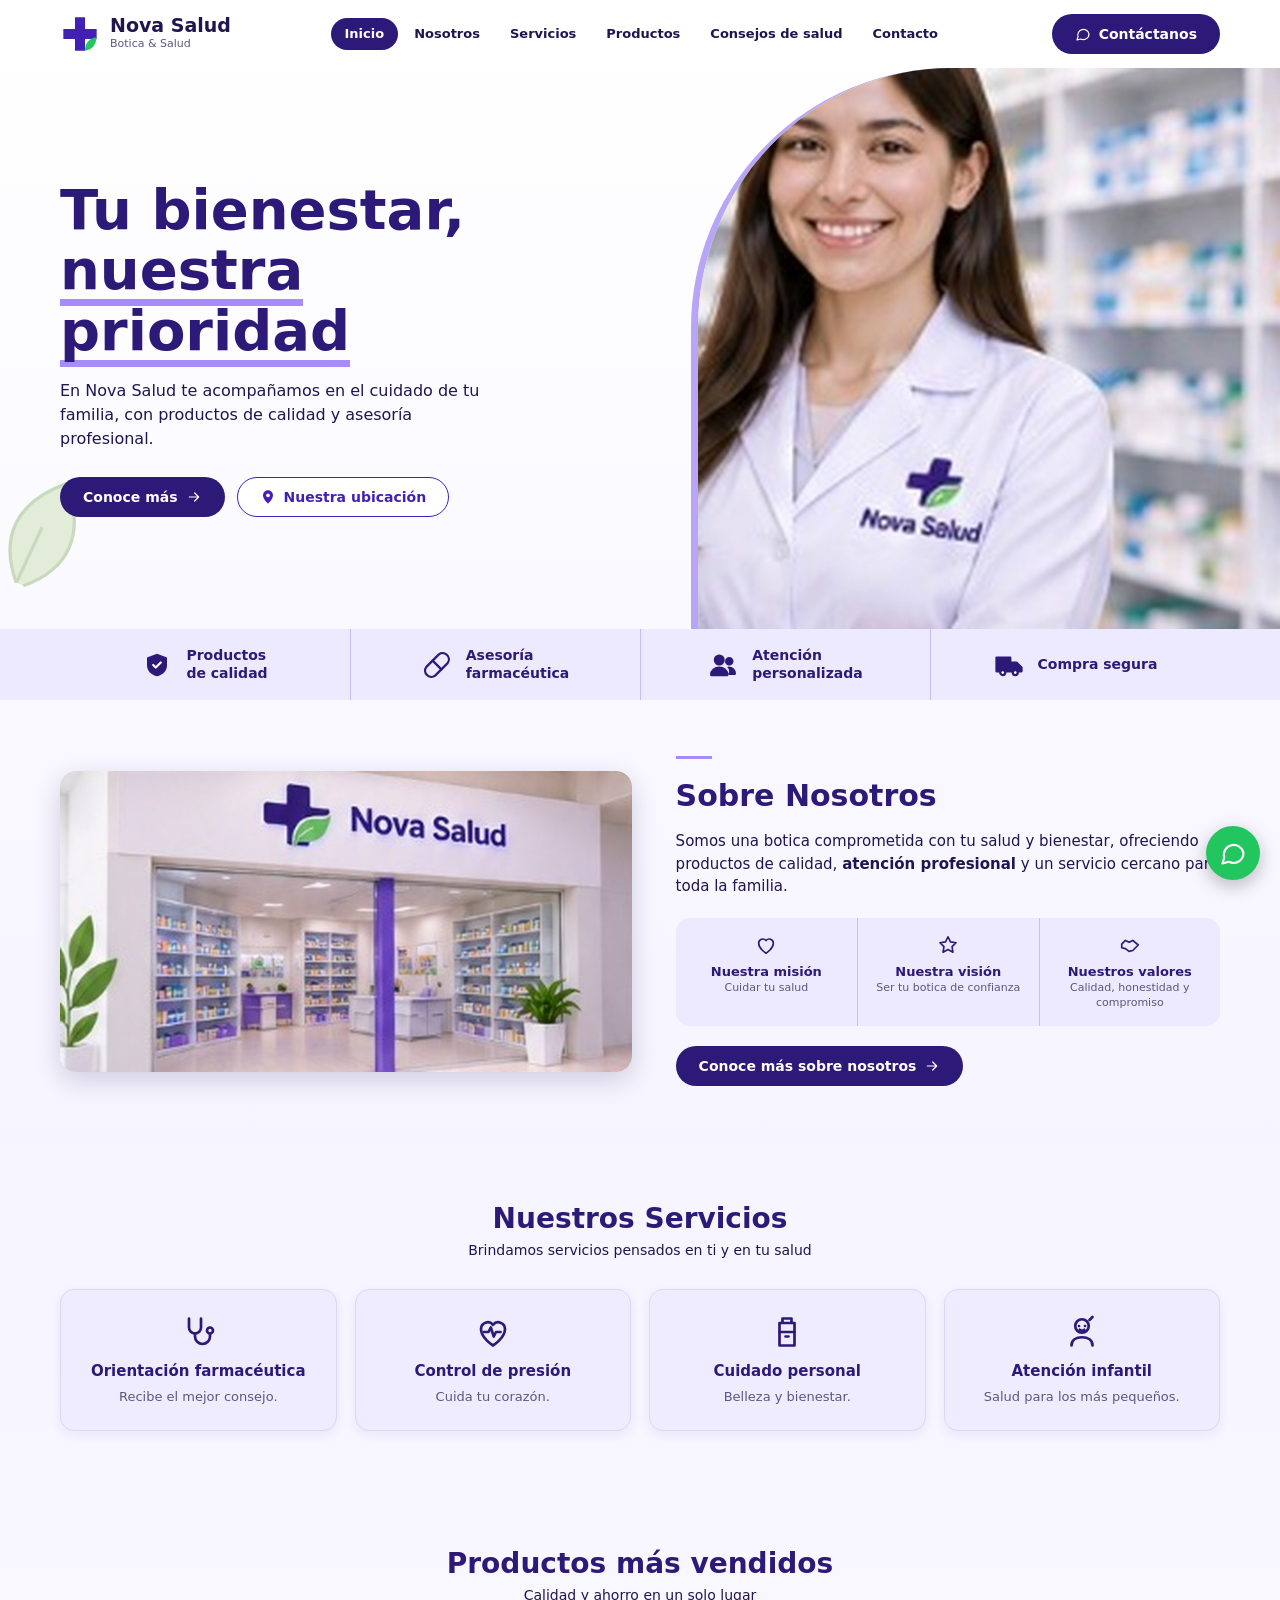
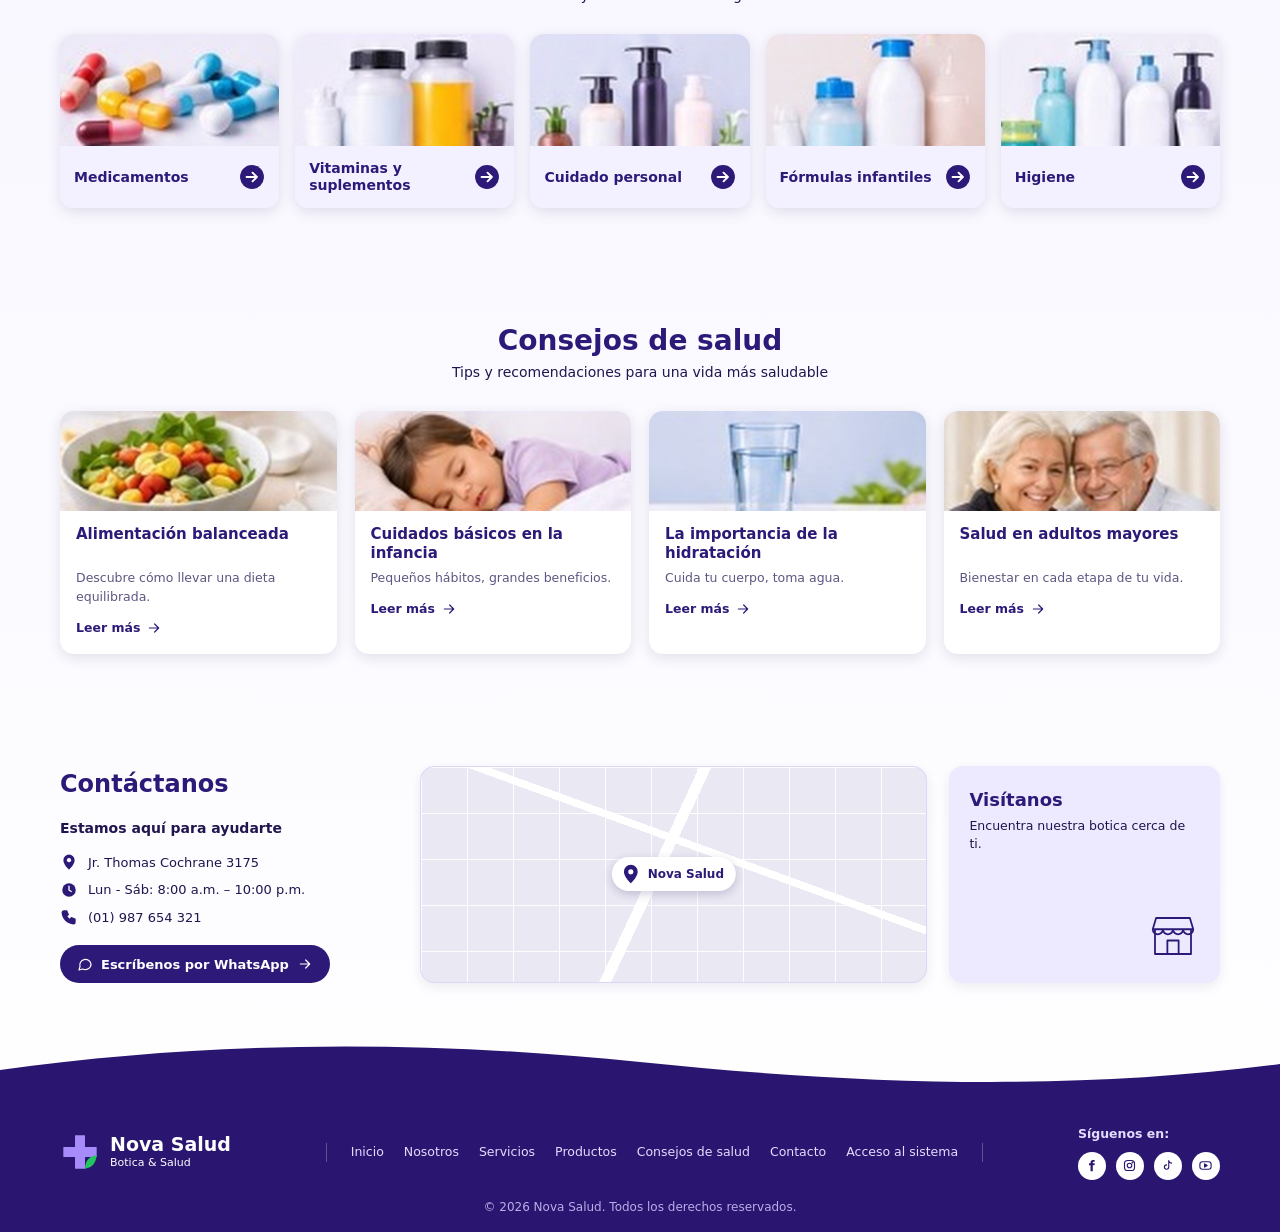
==== frontend/index.html @ 3a796ee3 "Actualización de frontend y archivos de inicio" ====
<!DOCTYPE html>
<html lang="es-PE">
<head>
  <meta charset="utf-8">
  <meta name="viewport" content="width=device-width, initial-scale=1">
  <title>Nova Salud · Botica y salud</title>
  <meta name="description" content="Nova Salud: botica con productos de calidad y asesoría farmacéutica para toda tu familia.">
  <link rel="stylesheet" href="css/estilos.css">
</head>
<body class="landing">
  <svg width="0" height="0" style="position:absolute" aria-hidden="true">
    <defs>
      <symbol id="logo" viewBox="0 0 48 48">
        <path d="M18 4h12v14h14v12H30v14H18V30H4V18h14z" fill="currentColor"/>
        <path d="M30 44c0-9 5-15 14-16-1 9-5 15-14 16z" fill="#22c55e"/>
      </symbol>
      <symbol id="i-escudo" viewBox="0 0 24 24"><path d="M12 3l8 3v6c0 5-3.5 8-8 9-4.5-1-8-4-8-9V6z" fill="currentColor" stroke="none"/><path d="M9 12l2 2 4-4" stroke="#fff"/></symbol>
      <symbol id="i-pastilla" viewBox="0 0 24 24"><path d="M10.5 20.5a5 5 0 0 1-7-7l10-10a5 5 0 0 1 7 7z"/><path d="M8.5 8.5l7 7"/></symbol>
      <symbol id="i-usuarios" viewBox="0 0 24 24"><circle cx="9" cy="8" r="3.5" fill="currentColor"/><path d="M2.5 20c0-3.5 3-6 6.5-6s6.5 2.5 6.5 6z" fill="currentColor"/><circle cx="17" cy="9" r="2.5" fill="currentColor"/><path d="M16.5 14c3 0 5 2 5 5h-4.5" fill="currentColor"/></symbol>
      <symbol id="i-camion" viewBox="0 0 24 24"><path d="M2 6h11v11H2zM13 10h5l4 4v3h-9z" fill="currentColor"/><circle cx="7" cy="18" r="2" fill="#fff"/><circle cx="17" cy="18" r="2" fill="#fff"/></symbol>
      <symbol id="i-corazon" viewBox="0 0 24 24"><path d="M12 21s-8-5-8-11a4.5 4.5 0 0 1 8-2.8A4.5 4.5 0 0 1 20 10c0 6-8 11-8 11z"/></symbol>
      <symbol id="i-estrella" viewBox="0 0 24 24"><path d="M12 3l2.7 5.6 6.1.9-4.4 4.3 1 6.1L12 17l-5.4 2.9 1-6.1L3.2 9.5l6.1-.9z"/></symbol>
      <symbol id="i-manos" viewBox="0 0 24 24"><path d="M3 11l4-4 4 2 4-2 6 5-3 3-3 3-4 1-4-3-4-1z"/></symbol>
      <symbol id="i-flecha" viewBox="0 0 24 24"><path d="M5 12h14M13 6l6 6-6 6"/></symbol>
      <symbol id="i-pin" viewBox="0 0 24 24"><path d="M12 21s7-6 7-12a7 7 0 0 0-14 0c0 6 7 12 7 12z"/><circle cx="12" cy="9" r="2.5"/></symbol>
      <symbol id="i-pin-lleno" viewBox="0 0 24 24"><path d="M12 22s7.5-6.5 7.5-12.5a7.5 7.5 0 0 0-15 0C4.5 15.5 12 22 12 22z" fill="currentColor" stroke="none"/><circle cx="12" cy="9.5" r="2.8" fill="#fff" stroke="none"/></symbol>
      <symbol id="i-reloj" viewBox="0 0 24 24"><circle cx="12" cy="12" r="9" fill="currentColor" stroke="none"/><path d="M12 7v5l3 2" stroke="#fff"/></symbol>
      <symbol id="i-telefono" viewBox="0 0 24 24"><path d="M5 4h4l2 5-2.5 1.5a11 11 0 0 0 5 5L15 13l5 2v4a2 2 0 0 1-2 2A16 16 0 0 1 3 6a2 2 0 0 1 2-2z" fill="currentColor"/></symbol>
      <symbol id="i-chat" viewBox="0 0 24 24"><path d="M21 12a8.5 8.5 0 0 1-12.5 7.5L3 21l1.5-5A8.5 8.5 0 1 1 21 12z"/></symbol>
      <symbol id="i-estetoscopio" viewBox="0 0 24 24"><path d="M6 3v6a4 4 0 0 0 8 0V3"/><path d="M10 13v2a5 5 0 0 0 10 0v-2"/><circle cx="20" cy="11" r="2"/></symbol>
      <symbol id="i-pulso" viewBox="0 0 24 24"><path d="M12 21s-8-5-8-11a4.5 4.5 0 0 1 8-2.8A4.5 4.5 0 0 1 20 10c0 6-8 11-8 11z"/><path d="M6 12h3l1.5-3 2 6 1.5-3h3"/></symbol>
      <symbol id="i-frasco" viewBox="0 0 24 24"><path d="M9 3h6v3H9zM7 6h10v15H7z"/><path d="M7 12h10M11 15h2"/></symbol>
      <symbol id="i-bebe" viewBox="0 0 24 24"><circle cx="12" cy="8" r="4.5"/><path d="M10 8h.01M14 8h.01M10.5 10.5c1 .8 2 .8 3 0"/><path d="M5 21c0-3.5 3-5.5 7-5.5s7 2 7 5.5"/><path d="M17 4l2-2"/></symbol>
      <symbol id="i-flecha-circulo" viewBox="0 0 24 24"><circle cx="12" cy="12" r="11" fill="currentColor" stroke="none"/><path d="M7 12h9M12.5 8l4 4-4 4" stroke="#fff"/></symbol>
      <symbol id="i-tienda" viewBox="0 0 48 48"><path d="M6 18l3-10h30l3 10zM8 18v22h32V18M6 18c0 3 2.5 4.5 4.5 4.5S15 21 15 18c0 3 2.5 4.5 4.5 4.5S24 21 24 18c0 3 2.5 4.5 4.5 4.5S33 21 33 18c0 3 2.5 4.5 4.5 4.5S42 21 42 18"/><path d="M19 40V28h10v12"/></symbol>
      <symbol id="i-facebook" viewBox="0 0 24 24"><path d="M14 8.5V7c0-.8.3-1.2 1.3-1.2H17V3h-2.6C11.7 3 10.5 4.600 10.5 6.800V8.500H8V11.500h2.500V21H14v-9.500h2.700l.5-3z" fill="currentColor" stroke="none"/></symbol>
      <symbol id="i-instagram" viewBox="0 0 24 24"><rect x="4" y="4" width="16" height="16" rx="5"/><circle cx="12" cy="12" r="3.6"/><circle cx="16.8" cy="7.2" r=".6" fill="currentColor"/></symbol>
      <symbol id="i-tiktok" viewBox="0 0 24 24"><path d="M14 4v10.500a3.500 3.500 0 1 1-3.500-3.500M14 4c.4 2.500 2 4 4.500 4.200"/></symbol>
      <symbol id="i-youtube" viewBox="0 0 24 24"><rect x="3" y="6" width="18" height="12" rx="4"/><path d="M10.500 9.500v5l4.200-2.500z" fill="currentColor"/></symbol>
      <symbol id="i-hoja" viewBox="0 0 24 24"><path d="M5 19c0-9 5-14 15-14 0 10-5 15-14 15"/><path d="M5 19l8-8"/></symbol>
    </defs>
  </svg>

  <header class="encabezado">
    <div class="contenedor">
      <a class="marca" href="#inicio" aria-label="Nova Salud, inicio">
        <svg><use href="#logo"/></svg>
        <span><b>Nova Salud</b><small>Botica &amp; Salud</small></span>
      </a>
      <nav class="menu" aria-label="Principal">
        <a class="activo" href="#inicio">Inicio</a>
        <a href="#nosotros">Nosotros</a>
        <a href="#servicios">Servicios</a>
        <a href="#productos">Productos</a>
        <a href="#consejos">Consejos de salud</a>
        <a href="#contacto">Contacto</a>
      </nav>
      <a class="btn btn-oscuro" href="https://wa.me/51987654321" target="_blank" rel="noopener"><svg class="icono chico"><use href="#i-chat"/></svg><span>Contáctanos</span></a>
    </div>
  </header>

  <main id="inicio">
    <section class="hero">
      <svg class="hoja-deco" aria-hidden="true"><use href="#i-hoja"/></svg>
      <div class="contenedor">
        <div class="hero-texto">
          <h1>Tu bienestar,<br><span>nuestra prioridad</span></h1>
          <p>En Nova Salud te acompañamos en el cuidado de tu familia, con productos de calidad y asesoría profesional.</p>
          <div class="botones">
            <a class="btn btn-oscuro" href="#nosotros">Conoce más <svg class="icono chico"><use href="#i-flecha"/></svg></a>
            <a class="btn btn-borde" href="#contacto"><svg class="icono chico"><use href="#i-pin-lleno"/></svg> Nuestra ubicación</a>
          </div>
        </div>
      </div>
      <div class="hero-foto"><img src="img/hero.jpg" alt="Farmacéutica de Nova Salud sonriendo en la botica"></div>
    </section>

    <div class="ventajas">
      <ul class="contenedor">
        <li><svg class="icono"><use href="#i-escudo"/></svg><span>Productos<br>de calidad</span></li>
        <li><svg class="icono"><use href="#i-pastilla"/></svg><span>Asesoría<br>farmacéutica</span></li>
        <li><svg class="icono"><use href="#i-usuarios"/></svg><span>Atención<br>personalizada</span></li>
        <li><svg class="icono"><use href="#i-camion"/></svg><span>Compra segura</span></li>
      </ul>
    </div>

    <section class="nosotros" id="nosotros">
      <div class="contenedor">
        <img class="foto-local" src="img/local.jpg" alt="Fachada de la botica Nova Salud">
        <div>
          <h2>Sobre Nosotros</h2>
          <p>Somos una botica comprometida con tu salud y bienestar, ofreciendo productos de calidad, <b>atención profesional</b> y un servicio cercano para toda la familia.</p>
          <div class="tres">
            <div><svg class="icono"><use href="#i-corazon"/></svg><b>Nuestra misión</b><small>Cuidar tu salud</small></div>
            <div><svg class="icono"><use href="#i-estrella"/></svg><b>Nuestra visión</b><small>Ser tu botica de confianza</small></div>
            <div><svg class="icono"><use href="#i-manos"/></svg><b>Nuestros valores</b><small>Calidad, honestidad y compromiso</small></div>
          </div>
          <a class="btn btn-oscuro" href="#servicios">Conoce más sobre nosotros <svg class="icono chico"><use href="#i-flecha"/></svg></a>
        </div>
      </div>
    </section>

    <section id="servicios">
      <div class="contenedor">
        <div class="titulo"><h2>Nuestros Servicios</h2><p>Brindamos servicios pensados en ti y en tu salud</p></div>
        <div class="grid-4">
          <article class="serv"><svg class="icono"><use href="#i-estetoscopio"/></svg><h3>Orientación farmacéutica</h3><p>Recibe el mejor consejo.</p></article>
          <article class="serv"><svg class="icono"><use href="#i-pulso"/></svg><h3>Control de presión</h3><p>Cuida tu corazón.</p></article>
          <article class="serv"><svg class="icono"><use href="#i-frasco"/></svg><h3>Cuidado personal</h3><p>Belleza y bienestar.</p></article>
          <article class="serv"><svg class="icono"><use href="#i-bebe"/></svg><h3>Atención infantil</h3><p>Salud para los más pequeños.</p></article>
        </div>
      </div>
    </section>

    <section class="productos" id="productos">
      <div class="contenedor">
        <div class="titulo"><h2>Productos más vendidos</h2><p>Calidad y ahorro en un solo lugar</p></div>
        <div class="grid-5">
          <a class="prod" href="#contacto"><img src="img/medicamentos.jpg" alt=""><span class="pie-prod"><b>Medicamentos</b><svg class="icono"><use href="#i-flecha-circulo"/></svg></span></a>
          <a class="prod" href="#contacto"><img src="img/vitaminas.jpg" alt=""><span class="pie-prod"><b>Vitaminas y suplementos</b><svg class="icono"><use href="#i-flecha-circulo"/></svg></span></a>
          <a class="prod" href="#contacto"><img src="img/cuidado.jpg" alt=""><span class="pie-prod"><b>Cuidado personal</b><svg class="icono"><use href="#i-flecha-circulo"/></svg></span></a>
          <a class="prod" href="#contacto"><img src="img/formulas.jpg" alt=""><span class="pie-prod"><b>Fórmulas infantiles</b><svg class="icono"><use href="#i-flecha-circulo"/></svg></span></a>
          <a class="prod" href="#contacto"><img src="img/higiene.jpg" alt=""><span class="pie-prod"><b>Higiene</b><svg class="icono"><use href="#i-flecha-circulo"/></svg></span></a>
        </div>
      </div>
    </section>

    <section class="consejos" id="consejos">
      <div class="contenedor">
        <div class="titulo"><h2>Consejos de salud</h2><p>Tips y recomendaciones para una vida más saludable</p></div>
        <div class="grid-4">
          <article class="consejo"><img src="img/alimentacion.jpg" alt=""><div><h3>Alimentación balanceada</h3><p>Descubre cómo llevar una dieta equilibrada.</p><a href="#contacto">Leer más <svg class="icono chico"><use href="#i-flecha"/></svg></a></div></article>
          <article class="consejo"><img src="img/infancia.jpg" alt=""><div><h3>Cuidados básicos en la infancia</h3><p>Pequeños hábitos, grandes beneficios.</p><a href="#contacto">Leer más <svg class="icono chico"><use href="#i-flecha"/></svg></a></div></article>
          <article class="consejo"><img src="img/hidratacion.jpg" alt=""><div><h3>La importancia de la hidratación</h3><p>Cuida tu cuerpo, toma agua.</p><a href="#contacto">Leer más <svg class="icono chico"><use href="#i-flecha"/></svg></a></div></article>
          <article class="consejo"><img src="img/mayores.jpg" alt=""><div><h3>Salud en adultos mayores</h3><p>Bienestar en cada etapa de tu vida.</p><a href="#contacto">Leer más <svg class="icono chico"><use href="#i-flecha"/></svg></a></div></article>
        </div>
      </div>
    </section>

    <section class="contacto" id="contacto">
      <div class="contenedor">
        <div class="info">
          <h2>Contáctanos</h2>
          <p class="sub">Estamos aquí para ayudarte</p>
          <ul>
            <li><svg class="icono"><use href="#i-pin-lleno"/></svg> Jr. Thomas Cochrane 3175</li>
            <li><svg class="icono"><use href="#i-reloj"/></svg> Lun - Sáb: 8:00 a.m. – 10:00 p.m.</li>
            <li><svg class="icono"><use href="#i-telefono"/></svg> (01) 987 654 321</li>
          </ul>
          <a class="btn btn-oscuro" href="https://wa.me/51987654321" target="_blank" rel="noopener"><svg class="icono chico"><use href="#i-chat"/></svg> Escríbenos por WhatsApp <svg class="icono chico"><use href="#i-flecha"/></svg></a>
        </div>
        <div class="mapa" role="img" aria-label="Mapa de ubicación de Nova Salud">
          <span class="etiqueta-mapa"><svg class="icono"><use href="#i-pin-lleno"/></svg>Nova Salud</span>
        </div>
        <div class="visitanos">
          <div><h3>Visítanos</h3><p>Encuentra nuestra botica cerca de ti.</p></div>
          <svg class="icono"><use href="#i-tienda"/></svg>
        </div>
      </div>
    </section>
  </main>

  <footer class="pie">
    <svg class="onda" viewBox="0 0 1440 60" preserveAspectRatio="none" aria-hidden="true"><path d="M0 60V30C240 0 480 0 720 22s480 30 720 2v36z"/></svg>
    <div class="contenedor fila">
      <div class="marca clara"><svg><use href="#logo"/></svg><span><b>Nova Salud</b><small>Botica &amp; Salud</small></span></div>
      <nav aria-label="Pie de página">
        <a href="#inicio">Inicio</a><a href="#nosotros">Nosotros</a><a href="#servicios">Servicios</a>
        <a href="#productos">Productos</a><a href="#consejos">Consejos de salud</a><a href="#contacto">Contacto</a>
        <a href="login.html">Acceso al sistema</a>
      </nav>
      <div class="redes">
        <span>Síguenos en:</span>
        <div>
          <a href="#" aria-label="Facebook"><svg class="icono"><use href="#i-facebook"/></svg></a>
          <a href="#" aria-label="Instagram"><svg class="icono"><use href="#i-instagram"/></svg></a>
          <a href="#" aria-label="TikTok"><svg class="icono"><use href="#i-tiktok"/></svg></a>
          <a href="#" aria-label="YouTube"><svg class="icono"><use href="#i-youtube"/></svg></a>
        </div>
      </div>
    </div>
    <p class="copy">© 2026 Nova Salud. Todos los derechos reservados.</p>
  </footer>

  <a class="wsp" href="https://wa.me/51987654321" target="_blank" rel="noopener" aria-label="Escríbenos por WhatsApp"><svg class="icono"><use href="#i-chat"/></svg></a>
</body>
</html>
---- frontend/css/estilos.css ----
:root {
  --morado: #4320b5;
  --oscuro: #21154f;
  --lavanda: #a78bfa;
  --fondo: #f4f5ff;
  --verde: #22c55e;
  --borde: #e5e5f0;
  --texto: #1f1a3d;
  --suave: #5b5780;
}

* { box-sizing: border-box; margin: 0; padding: 0; }
html { scroll-behavior: smooth; }
body {
  font-family: Inter, "Segoe UI", system-ui, sans-serif;
  font-size: 14px;
  color: var(--texto);
  background: var(--fondo);
  line-height: 1.5;
}
a { color: inherit; text-decoration: none; }
svg { display: block; }
.contenedor { width: min(1160px, 92%); margin: 0 auto; }
.icono { width: 22px; height: 22px; stroke: currentColor; fill: none; stroke-width: 1.8; stroke-linecap: round; stroke-linejoin: round; flex: none; }
.icono.chico { width: 16px; height: 16px; }

/* Botones */
.btn {
  display: inline-flex; align-items: center; justify-content: center; gap: 8px;
  padding: 11px 22px; border-radius: 999px; border: 1.5px solid transparent;
  font: 600 14px/1 Inter, "Segoe UI", system-ui, sans-serif; cursor: pointer; transition: .15s;
}
.btn-primario { background: var(--morado); color: #fff; }
.btn-primario:hover { background: var(--oscuro); }
.btn-borde { background: #fff; color: var(--morado); border-color: var(--morado); }
.btn-borde:hover { background: var(--fondo); }
.btn:disabled { opacity: .6; cursor: not-allowed; }
.btn:focus-visible, a:focus-visible, input:focus-visible, .ver:focus-visible { outline: 3px solid var(--lavanda); outline-offset: 2px; }

/* Marca */
.marca { display: flex; align-items: center; gap: 10px; }
.marca svg, .nosotros .arte svg { width: 40px; height: 40px; color: var(--morado); }
.marca.clara svg, .hero-arte svg { color: var(--lavanda); }
.marca b { display: block; font-size: 19px; line-height: 1.1; color: var(--oscuro); }
.marca small { display: block; font-size: 11px; color: var(--suave); }
.marca.clara b, .marca.clara small { color: #fff; }

/* Portada */
body.landing { background: linear-gradient(180deg, #fff 0, #f6f4ff 40%, #fff 100%); }
.btn-oscuro { background: #2d1a78; color: #fff; }
.btn-oscuro:hover { background: var(--oscuro); }
.encabezado { position: sticky; top: 0; z-index: 20; background: rgba(255,255,255,.9); backdrop-filter: blur(8px); }
.encabezado .contenedor { display: flex; align-items: center; justify-content: space-between; gap: 16px; height: 68px; }
.menu { display: flex; gap: 2px; }
.menu a { padding: 6px 14px; border-radius: 999px; font-size: 13px; font-weight: 600; color: var(--oscuro); }
.menu a:hover, .menu a.activo { background: #2d1a78; color: #fff; }

.hero { position: relative; overflow: hidden; min-height: 440px; display: flex; align-items: center; }
.hero .contenedor { position: relative; z-index: 2; }
.hero-texto { max-width: 500px; padding: 56px 0; }
.hero h1 { font-size: clamp(36px, 5vw, 56px); line-height: 1.08; color: #2d1a78; margin-bottom: 18px; }
.hero h1 span { background: linear-gradient(transparent 90%, var(--lavanda) 90%); padding-bottom: 4px; }
.hero p { font-size: 16px; font-weight: 500; color: var(--oscuro); max-width: 420px; margin-bottom: 26px; }
.hero .botones { display: flex; gap: 12px; flex-wrap: wrap; }
.hero-foto { position: absolute; top: 0; bottom: 0; right: 0; width: 46%; border-radius: 260px 0 0 0; overflow: hidden; border-left: 7px solid #b9a5f5; }
.hero-foto img { width: 100%; height: 100%; object-fit: cover; object-position: 45% 20%; }
.hoja-deco { position: absolute; left: -26px; bottom: 30px; width: 130px; height: 130px; stroke: #c9d9bd; fill: #e3ecd9; stroke-width: .6; transform: rotate(-20deg); }

.ventajas { background: #ede9fe; }
.ventajas ul { list-style: none; display: grid; grid-template-columns: repeat(4, 1fr); }
.ventajas li { display: flex; align-items: center; justify-content: center; gap: 14px; padding: 18px 16px; font-weight: 600; color: #2d1a78; line-height: 1.25; }
.ventajas li + li { border-left: 1px solid #c9bdf3; }
.ventajas .icono { color: #2d1a78; width: 30px; height: 30px; }

section { padding: 56px 0; }
.titulo { text-align: center; margin-bottom: 28px; }
.titulo h2 { font-size: 28px; color: #2d1a78; }
.titulo p { color: var(--oscuro); }

.nosotros .contenedor { display: grid; grid-template-columns: 1.05fr 1fr; gap: 44px; align-items: center; }
.foto-local { width: 100%; border-radius: 16px; box-shadow: 0 8px 26px rgba(33,21,79,.18); }
.nosotros h2 { font-size: 30px; color: #2d1a78; margin-bottom: 12px; }
.nosotros h2::before { content: ""; display: block; width: 36px; height: 3px; background: var(--lavanda); margin-bottom: 14px; }
.nosotros p { color: var(--oscuro); font-size: 15px; margin-bottom: 20px; }
.tres { display: grid; grid-template-columns: repeat(3, 1fr); background: #ede9fe; border-radius: 14px; margin-bottom: 20px; }
.tres div { padding: 16px 10px; text-align: center; }
.tres div + div { border-left: 1px solid #c9bdf3; }
.tres .icono { margin: 0 auto 6px; color: #2d1a78; }
.tres b { display: block; color: #2d1a78; font-size: 13px; }
.tres small { color: var(--suave); font-size: 11px; display: block; line-height: 1.3; }

.grid-4 { display: grid; grid-template-columns: repeat(4, 1fr); gap: 18px; }
.grid-5 { display: grid; grid-template-columns: repeat(5, 1fr); gap: 16px; }
.serv { background: #efecff; border: 1px solid #ddd5fa; border-radius: 14px; padding: 24px 16px; text-align: center; box-shadow: 0 4px 12px rgba(67,32,181,.08); }
.serv .icono { margin: 0 auto 10px; color: #2d1a78; width: 36px; height: 36px; }
.serv h3 { font-size: 15px; color: #2d1a78; margin-bottom: 4px; }
.serv p { color: var(--suave); font-size: 13px; }

.prod { display: block; background: #fff; border-radius: 14px; overflow: hidden; box-shadow: 0 4px 14px rgba(33,21,79,.12); transition: .15s; }
.prod:hover, .consejo:hover { transform: translateY(-3px); }
.prod img { width: 100%; height: 112px; object-fit: cover; display: block; }
.pie-prod { display: flex; align-items: center; justify-content: space-between; gap: 8px; padding: 12px 14px; background: #f3f0ff; min-height: 62px; }
.pie-prod b { color: #2d1a78; font-size: 14px; line-height: 1.2; }
.pie-prod .icono { width: 26px; height: 26px; color: #2d1a78; flex: none; }

.consejo { background: #fff; border-radius: 14px; overflow: hidden; box-shadow: 0 4px 14px rgba(33,21,79,.12); transition: .15s; }
.consejo img { width: 100%; height: 100px; object-fit: cover; display: block; }
.consejo div { padding: 14px 16px 16px; }
.consejo h3 { font-size: 15px; color: #2d1a78; line-height: 1.25; margin-bottom: 6px; min-height: 38px; }
.consejo p { color: var(--suave); font-size: 12.5px; margin-bottom: 10px; }
.consejo a { display: inline-flex; align-items: center; gap: 6px; color: #2d1a78; font-weight: 700; font-size: 12.5px; }

.contacto .contenedor { display: grid; grid-template-columns: 1fr 1.5fr .8fr; gap: 22px; align-items: stretch; }
.contacto h2 { color: #2d1a78; font-size: 24px; }
.contacto .sub { color: var(--oscuro); font-weight: 600; margin-bottom: 14px; }
.contacto li { list-style: none; display: flex; gap: 10px; align-items: center; margin-bottom: 8px; color: var(--oscuro); font-size: 13px; }
.contacto li .icono { color: #2d1a78; width: 18px; height: 18px; }
.contacto .btn { margin-top: 10px; padding: 10px 16px; font-size: 13px; }
.mapa { position: relative; min-height: 190px; border-radius: 14px; border: 1px solid #ddd5fa; box-shadow: 0 4px 12px rgba(33,21,79,.08);
  background:
    linear-gradient(115deg, transparent 46%, #fff 46%, #fff 48%, transparent 48%),
    linear-gradient(20deg, transparent 58%, #fff 58%, #fff 60%, transparent 60%),
    linear-gradient(90deg, rgba(255,255,255,.9) 1px, transparent 1px) 0 0 / 46px 46px,
    linear-gradient(rgba(255,255,255,.9) 1px, transparent 1px) 0 0 / 46px 46px,
    #e9e8f3; }
.etiqueta-mapa { position: absolute; top: 50%; left: 50%; transform: translate(-50%, -50%); display: flex; align-items: center; gap: 6px; background: #fff; color: #2d1a78; font-weight: 700; font-size: 12px; padding: 6px 12px 6px 8px; border-radius: 999px; box-shadow: 0 3px 10px rgba(33,21,79,.2); }
.etiqueta-mapa .icono { width: 22px; height: 22px; color: #2d1a78; }
.visitanos { background: #ede9fe; border-radius: 14px; padding: 20px; display: flex; flex-direction: column; justify-content: space-between; gap: 12px; box-shadow: 0 4px 12px rgba(33,21,79,.08); }
.visitanos h3 { color: #2d1a78; font-size: 18px; margin-bottom: 4px; }
.visitanos p { color: var(--oscuro); font-size: 12.5px; }
.visitanos .icono { width: 54px; height: 54px; color: #2d1a78; align-self: flex-end; stroke-width: 1.6; }

.pie { position: relative; background: #2a1670; color: #e4dcff; padding: 26px 0 16px; margin-top: 60px; }
.pie .onda { position: absolute; left: 0; right: 0; top: -59px; width: 100%; height: 60px; fill: #2a1670; }
.pie .fila { display: flex; justify-content: space-between; align-items: center; flex-wrap: wrap; gap: 20px; }
.pie nav { display: flex; gap: 20px; flex-wrap: wrap; font-size: 12.5px; padding: 0 24px; border-left: 1px solid rgba(255,255,255,.25); border-right: 1px solid rgba(255,255,255,.25); }
.pie nav a:hover { color: #fff; }
.redes { display: flex; flex-direction: column; gap: 8px; font-size: 12.5px; font-weight: 600; }
.redes div { display: flex; gap: 10px; }
.redes a { width: 28px; height: 28px; border-radius: 50%; background: #fff; color: #2a1670; display: grid; place-items: center; }
.redes .icono { width: 15px; height: 15px; }
.pie .copy { text-align: center; margin-top: 18px; font-size: 12px; color: #b9aee8; }
.wsp { position: fixed; right: 20px; bottom: 20px; width: 54px; height: 54px; border-radius: 50%; background: var(--verde); color: #fff; display: grid; place-items: center; box-shadow: 0 6px 18px rgba(0,0,0,.25); z-index: 30; }
.wsp .icono { width: 28px; height: 28px; }
/* Login */
/* Fondo: frontend/img/botica.jpg (si no existe, se ve el degradado) */
.login {
  min-height: 100vh; display: grid; place-items: center; padding: 24px; position: relative; overflow: hidden;
  background:
    url(../img/botica.jpg) center / cover no-repeat,
    radial-gradient(circle at 85% 30%, rgba(167,139,250,.55), transparent 45%),
    linear-gradient(135deg, #eceafc, #d9d4f7 55%, #c9c0f3);
}
.form-tarjeta { width: min(400px, 100%); background: linear-gradient(180deg, rgba(255,255,255,.97), rgba(243,240,255,.95)); border: 1.5px solid #fff; border-radius: 22px; padding: 30px 32px 24px; box-shadow: 0 20px 55px rgba(59,31,154,.25); text-align: center; position: relative; z-index: 1; }
.login-logo { display: flex; flex-direction: column; align-items: center; margin-bottom: 18px; }
.login-logo svg { width: 112px; height: 93px; }
.login-logo b { font-family: "Segoe UI Black", "Arial Black", "Segoe UI", sans-serif; font-size: 35px; font-weight: 900; color: #2d1a78; line-height: 1.05; margin-top: 4px; letter-spacing: -.8px; }
.login-logo small { color: #2d1a78; font-size: 16px; font-weight: 800; }
.form-tarjeta h1 { font-family: "Segoe UI Black", "Arial Black", "Segoe UI", sans-serif; font-size: 28px; font-weight: 900; letter-spacing: -.6px; color: #2d1a78; margin-bottom: 4px; }
.form-tarjeta > p { color: #4a3f8f; font-size: 15.5px; margin-bottom: 22px; }
.form-tarjeta .alerta-error { text-align: left; }
.entrada + .entrada { margin-top: 14px; }
.entrada { position: relative; }
.entrada .icono { position: absolute; left: 14px; top: 50%; transform: translateY(-50%); width: 19px; height: 19px; color: #3b1f9a; stroke-width: 2.2; pointer-events: none; }
.entrada.con-icono input { padding-left: 46px; }
.entrada input { width: 100%; padding: 14px 14px; border: 1.5px solid #ddd5fa; border-radius: 12px; font: inherit; font-size: 14px; background: #f6f4ff; color: var(--oscuro); box-shadow: 0 2px 6px rgba(59,31,154,.06); }
.entrada input::placeholder { color: #7d6fc4; }
.ver .icono { position: static; transform: none; color: #3b1f9a; pointer-events: auto; }
.form-tarjeta .btn { margin-top: 20px; background: #3b1f9a; box-shadow: 0 6px 16px rgba(59,31,154,.35); }
.form-tarjeta .btn:hover { background: #2d1a78; }
.enlace-ayuda { display: block; margin: 18px auto 0; background: none; border: 0; color: #2d1a78; font: inherit; font-size: 12.5px; font-weight: 700; cursor: pointer; }
.enlace-ayuda:hover { text-decoration: underline; }
.form-tarjeta .ayuda { margin: 14px 0 0; font-size: 13px; color: var(--suave); background: var(--fondo); border-radius: 10px; padding: 10px 12px; text-align: left; }
.lema { position: absolute; left: 48px; bottom: 36px; color: #3b1f9a; font-size: 26px; line-height: 1.15; font-weight: 800; font-style: italic; letter-spacing: -.3px; }
.lema svg { display: block; width: 190px; height: 17px; margin-top: 2px; }
.entrada input:focus { border-color: var(--morado); outline: none; box-shadow: 0 0 0 3px rgba(67,32,181,.15); }
.entrada.con-boton input { padding-right: 44px; }
.ver { position: absolute; right: 6px; top: 50%; transform: translateY(-50%); border: 0; background: none; color: var(--suave); cursor: pointer; padding: 6px; border-radius: 8px; }
.ver:hover { color: var(--morado); }
.alerta-error { display: none; background: #fdecec; color: #991b1b; border: 1px solid #f5b5b5; border-radius: 10px; padding: 10px 14px; margin-bottom: 16px; font-weight: 500; }
.alerta-error.visible { display: block; }
.form-tarjeta .btn { width: 100%; padding: 14px; font-size: 15px; border-radius: 12px; }
.volver { display: block; text-align: center; margin-top: 18px; color: var(--suave); }
.volver:hover { color: var(--morado); }

/* POS: armazón (menú lateral + barra superior) */
body.app { display: flex; min-height: 100vh; background: var(--fondo); }
.lateral { width: 240px; flex-shrink: 0; background: linear-gradient(180deg, #3b1f9a 0%, #2a1673 55%, #21154f 100%); color: #fff; padding: 22px 14px 14px; position: sticky; top: 0; height: 100vh; overflow-y: auto; display: flex; flex-direction: column; }
.lateral-marca { display: flex; flex-direction: column; align-items: center; gap: 4px; padding: 2px 8px 22px; text-align: center; }
.lateral-marca strong { display: block; font-size: 21px; font-weight: 800; line-height: 1.1; }
.lateral-marca small { color: #cdbfff; font-size: 10px; letter-spacing: 1.6px; font-weight: 600; }
.menu-app { display: flex; flex-direction: column; gap: 3px; flex: 1; }
.menu-item { display: flex; align-items: center; gap: 12px; padding: 10px 12px; border-radius: 10px; color: #e3ddfa; font-size: 14.5px; font-weight: 500; position: relative; }
.menu-item svg { width: 20px; height: 20px; flex-shrink: 0; }
a.menu-item:hover { background: rgba(255,255,255,.1); color: #fff; }
.menu-item.activo { background: linear-gradient(90deg, #6d49df, #5535c9); color: #fff; box-shadow: 0 4px 12px rgba(0,0,0,.25); }
.menu-item.pronto { opacity: .55; cursor: not-allowed; }
.insignia { background: #ef4444; color: #fff; border-radius: 999px; font-size: 11px; font-weight: 700; min-width: 20px; height: 20px; padding: 0 6px; display: inline-grid; place-items: center; }
.insignia[hidden] { display: none; }
.menu-item .insignia { margin-left: auto; }
.lateral-yo { display: flex; align-items: center; gap: 10px; margin-top: 14px; padding: 12px 8px 4px; border-top: 1px solid rgba(255,255,255,.14); }
.lateral-yo > div { display: flex; flex-direction: column; min-width: 0; flex: 1; line-height: 1.25; }
.lateral-yo strong { font-size: 13px; white-space: nowrap; overflow: hidden; text-overflow: ellipsis; }
.lateral-yo small { color: #cdbfff; font-size: 11px; }
.lateral-yo button { background: none; border: 0; color: #e3ddfa; cursor: pointer; padding: 6px; border-radius: 8px; }
.lateral-yo button:hover { background: rgba(255,255,255,.12); color: #fff; }
.lateral-yo button svg { width: 18px; height: 18px; display: block; }
.avatar { width: 38px; height: 38px; border-radius: 50%; background: linear-gradient(135deg, #8b6cf0, #4320b5); color: #fff; display: inline-grid; place-items: center; font-weight: 700; font-size: 14px; flex: none; border: 2px solid rgba(255,255,255,.7); }
.velo { display: none; }
.principal { flex: 1; min-width: 0; display: flex; flex-direction: column; position: relative; isolation: isolate; }
.principal::before { content: ""; position: absolute; inset: 0 0 auto 0; height: 330px; z-index: -1; background: linear-gradient(180deg, rgba(244,245,255,.55), var(--fondo) 96%), url(../img/botica.jpg) right top / cover no-repeat; opacity: .8; }
.topbar { display: flex; align-items: center; gap: 16px; height: 68px; padding: 0 28px; background: transparent; position: sticky; top: 0; z-index: 5; backdrop-filter: blur(6px); }
.buscador { flex: 1; min-width: 0; max-width: 460px; display: flex; align-items: center; gap: 10px; background: rgba(255,255,255,.85); border: 1px solid #e0dbf7; border-radius: 999px; padding: 0 16px; height: 42px; color: #7d6fc4; box-shadow: 0 2px 8px rgba(59,31,154,.06); }
.buscador input { border: 0; background: none; outline: none; flex: 1; font: inherit; font-size: 14px; color: var(--oscuro); min-width: 0; }
.buscador:focus-within { border-color: var(--morado); box-shadow: 0 0 0 3px rgba(67,32,181,.15); }
.topbar-der { margin-left: auto; display: flex; align-items: center; gap: 20px; }
.campana { position: relative; color: #3b1f9a; display: inline-grid; place-items: center; background: none; border: 0; padding: 4px; cursor: pointer; }
.campana-wrap { position: relative; }
.alertas-menu { position: absolute; right: 0; top: calc(100% + 8px); width: 320px; max-width: 86vw; background: #fff; border: 1px solid var(--borde); border-radius: 12px; box-shadow: 0 12px 30px rgba(33,21,79,.18); padding: 8px; z-index: 20; }
.alertas-menu[hidden] { display: none; }
.alertas-menu h4 { margin: 6px 8px 8px; color: #2d1a78; font-size: 15px; }
.alerta-fila { display: flex; align-items: center; gap: 10px; padding: 9px 10px; border-radius: 8px; text-decoration: none; color: var(--oscuro); border-left: 4px solid #f59e0b; }
.alerta-txt { display: grid; gap: 2px; min-width: 0; }
.alerta-fila:hover { background: #f3f0ff; }
.alerta-fila.vencido { border-left-color: #ef4444; }
.alerta-fila.por_vencer { border-left-color: #8b5cf6; }
.alerta-fila small { color: #6b6585; }
.alerta-tipo { font-size: 11px; font-weight: 700; text-transform: uppercase; color: #6b6585; }
.alertas-todas { display: block; text-align: center; margin-top: 6px; padding: 10px; border-radius: 8px; background: #ede9fe; color: #3b1f9a; font-weight: 600; text-decoration: none; }
.alertas-vacio { margin: 10px; color: #6b6585; }
.campana .insignia { position: absolute; top: -6px; right: -8px; min-width: 18px; height: 18px; font-size: 10px; padding: 0 4px; }
.btn-menu { display: none; background: none; border: 0; color: var(--oscuro); cursor: pointer; padding: 6px; }
.yo-app { position: relative; }
.yo-boton { display: flex; align-items: center; gap: 10px; background: none; border: 0; cursor: pointer; font: inherit; color: var(--oscuro); padding: 2px 4px; border-radius: 12px; }
.yo-boton:hover { background: rgba(255,255,255,.7); }
.yo-boton .avatar { border-color: #fff; box-shadow: 0 2px 8px rgba(59,31,154,.25); }
.yo-datos { display: flex; flex-direction: column; text-align: left; line-height: 1.25; }
.yo-datos strong { font-size: 14px; }
.yo-datos span { font-size: 12px; color: var(--suave); }
.yo-menu { position: absolute; right: 0; top: calc(100% + 6px); min-width: 180px; background: #fff; border: 1px solid var(--borde); border-radius: 12px; box-shadow: 0 12px 30px rgba(33,21,79,.18); padding: 6px; z-index: 10; }
.yo-menu button, .yo-menu a { display: flex; align-items: center; gap: 10px; width: 100%; background: none; border: 0; padding: 10px 12px; border-radius: 8px; cursor: pointer; font: inherit; color: var(--oscuro); text-decoration: none; }
.yo-menu button:hover, .yo-menu a:hover { background: #f3f0ff; }
.yo-menu svg { width: 18px; height: 18px; }
.contenido { padding: 6px 28px 32px; max-width: 1280px; width: 100%; }
.bienvenida { font-size: 30px; font-weight: 800; color: #2d1a78; line-height: 1.15; }
.saludo { color: #3b1f9a; margin: 4px 0 22px; font-weight: 500; }

/* POS: panel de inicio */
.kpis { display: grid; grid-template-columns: repeat(4, 1fr); gap: 16px; margin-bottom: 20px; padding: 0; }
.kpi { position: relative; overflow: hidden; background: rgba(255,255,255,.92); border: 1px solid #ebe7fb; border-radius: 18px; padding: 18px 18px 36px; display: flex; align-items: center; gap: 14px; box-shadow: 0 6px 20px rgba(59,31,154,.08); }
.kpi.cargando { min-height: 100px; background: linear-gradient(90deg, #fff, #ecebfa, #fff); background-size: 200% 100%; animation: brillo 1.2s infinite; }
@keyframes brillo { to { background-position: -200% 0; } }
.k-icono { width: 52px; height: 52px; border-radius: 16px; display: grid; place-items: center; flex: none; }
.k-icono svg { width: 26px; height: 26px; }
.k-icono.morado { background: #ddd3fb; color: #4320b5; }
.k-icono.naranja { background: #fde6c8; color: #ea580c; }
.k-icono.violeta { background: #d9d0fa; color: #3b1f9a; }
.k-icono.rosa { background: #fbcfe8; color: #be185d; }
.k-texto { display: flex; flex-direction: column; min-width: 0; line-height: 1.2; }
.k-texto strong { font-size: 25px; font-weight: 800; color: #2d1a78; white-space: nowrap; }
.k-titulo { color: #4a3f8f; font-size: 13.5px; font-weight: 500; }
.k-detalle { font-size: 12px; margin-top: 2px; color: var(--suave); }
.spark { position: absolute; right: 16px; bottom: 9px; width: 96px; height: 22px; opacity: .85; }
.sube { color: #15803d; font-weight: 700; }
.baja { color: #dc2626; font-weight: 700; }
.fila-grafico { display: grid; grid-template-columns: 1.75fr 1fr; gap: 16px; margin-bottom: 20px; }
.panel { background: rgba(255,255,255,.94); border: 1px solid #ebe7fb; border-radius: 18px; padding: 20px 22px; min-width: 0; box-shadow: 0 6px 20px rgba(59,31,154,.07); }
.panel-cab { display: flex; align-items: center; justify-content: space-between; gap: 10px; margin-bottom: 14px; }
.panel h2 { font-size: 17px; font-weight: 800; color: #2d1a78; display: flex; align-items: center; gap: 8px; }
.panel h2 svg { color: #4320b5; }
.pildora { background: #ede9fe; color: #4320b5; border-radius: 10px; padding: 6px 12px; font-size: 12.5px; font-weight: 600; white-space: nowrap; }
.ver-mas { color: #4320b5; font-size: 13px; font-weight: 700; white-space: nowrap; }
a.ver-mas:hover { text-decoration: underline; }
.ver-mas.apagado { opacity: .5; cursor: not-allowed; }
.grafico-svg { width: 100%; height: auto; display: block; }
.g-eje { font-size: 12px; fill: #4a3f8f; font-weight: 600; font-family: inherit; }
.vacio { color: var(--suave); padding: 18px 0; text-align: center; }
.error-bloque { color: #b91c1c; background: #fef2f2; border: 1px solid #fecaca; border-radius: 10px; padding: 14px; display: flex; gap: 12px; align-items: center; flex-wrap: wrap; }
.tabla-wrap { overflow-x: auto; }
.tabla { width: 100%; border-collapse: collapse; font-size: 14px; }
.tabla th { text-align: left; color: var(--suave); font-size: 12px; font-weight: 600; padding: 8px 10px; border-bottom: 1px solid var(--borde); white-space: nowrap; }
.tabla td { padding: 11px 10px; border-bottom: 1px solid var(--borde); white-space: nowrap; }
.tabla tr:last-child td { border-bottom: 0; }
.der { text-align: right !important; }
.chip { display: inline-block; padding: 3px 10px; border-radius: 999px; font-size: 12px; font-weight: 600; white-space: nowrap; }
.chip-verde { background: #dcfce7; color: #166534; }
.chip-rojo, .chip-vencido { background: #fee2e2; color: #991b1b; }
.chip-stock_bajo { background: #fef3c7; color: #92400e; }
.chip-por_vencer { background: #ede9fe; color: #5b21b6; }
.lista-alertas { list-style: none; display: flex; flex-direction: column; gap: 10px; }
.lista-alertas li { display: flex; gap: 12px; align-items: center; padding: 12px; border: 1px solid #efebfc; border-radius: 14px; background: #fff; }
.a-texto { display: flex; flex-direction: column; min-width: 0; flex: 1; line-height: 1.3; }
.a-texto strong { font-size: 14px; color: #2d1a78; }
.a-texto small { color: #4a3f8f; font-size: 13px; overflow: hidden; text-overflow: ellipsis; white-space: nowrap; }
.lista-alertas time { color: #4a3f8f; font-size: 12px; font-weight: 600; white-space: nowrap; align-self: flex-start; }
.a-icono { width: 40px; height: 40px; border-radius: 50%; display: grid; place-items: center; flex: none; }
.a-icono svg { width: 20px; height: 20px; }
.a-icono.naranja { background: #fde2d3; color: #ea580c; }
.a-icono.amarillo { background: #fdebc2; color: #d97706; }
.a-icono.oscuro { background: #3b1f9a; color: #fff; }

/* POS: punto de venta */
.pv { display: grid; grid-template-columns: minmax(0, 1fr) 410px; gap: 16px; align-items: start; }
.pv-catalogo { padding: 18px; }
.pv-buscar { display: flex; align-items: center; gap: 10px; background: #fff; border: 1.5px solid #ddd5fa; border-radius: 14px; padding: 0 14px; height: 48px; color: #4320b5; box-shadow: 0 2px 8px rgba(59,31,154,.06); }
.pv-buscar:focus-within { border-color: var(--morado); box-shadow: 0 0 0 3px rgba(67,32,181,.15); }
.pv-buscar input { flex: 1; min-width: 0; border: 0; outline: none; background: none; font: inherit; font-size: 15px; color: var(--oscuro); }
.pv-buscar kbd { font: inherit; font-size: 11px; font-weight: 700; color: #4320b5; background: #ede9fe; border-radius: 6px; padding: 2px 7px; }
.pv-cats { display: flex; gap: 8px; overflow-x: auto; padding: 14px 2px 6px; }
.chip-cat { flex: none; border: 1.5px solid #ddd5fa; background: #fff; color: #3b1f9a; border-radius: 999px; padding: 6px 14px; font: inherit; font-size: 13px; font-weight: 600; cursor: pointer; }
.chip-cat:hover { background: #f3f0ff; }
.chip-cat.activa { background: #3b1f9a; border-color: #3b1f9a; color: #fff; }
.pv-grid { display: grid; grid-template-columns: repeat(auto-fill, minmax(168px, 1fr)); gap: 12px; margin-top: 10px; }
.pv-grid > .vacio, .pv-grid > .error-bloque { grid-column: 1 / -1; }
.pv-prod { background: #fff; border: 1.5px solid #ebe7fb; border-radius: 16px; padding: 14px 12px 12px; text-align: center; display: flex; flex-direction: column; align-items: center; gap: 4px; box-shadow: 0 4px 14px rgba(59,31,154,.06); }
.pv-prod.agotado { opacity: .6; }
.pv-ico { width: 52px; height: 52px; border-radius: 16px; background: linear-gradient(135deg, #ede9fe, #d9d0fa); color: #4320b5; display: grid; place-items: center; margin-bottom: 4px; }
.pv-ico.con-foto { display: block; width: 100%; height: 110px; flex: none; overflow: hidden; background: #fff; border-radius: 12px; }
.pv-ico img { display: block; width: 100%; height: 100%; object-fit: contain; }
.prod-celda { display: flex; align-items: center; gap: 10px; }
.miniatura { width: 44px; height: 44px; border-radius: 8px; object-fit: contain; background: #fff; border: 1px solid #ebe7fb; flex: none; }
.miniatura.vacia { background: #f3f0ff; }
.prod-celda > span { display: grid; gap: 2px; min-width: 0; }
.ok-lista .prod-celda { gap: 8px; }
.ok-lista .miniatura { width: 32px; height: 32px; }
.foto-detalle { display: block; width: 100%; max-height: 220px; object-fit: contain; background: #fff; border: 1px solid #ebe7fb; border-radius: 12px; margin-bottom: 14px; }
.pv-prod h3 { font-size: 14px; font-weight: 700; color: #2d1a78; line-height: 1.25; min-height: 2.5em; display: flex; align-items: center; }
.pv-meta { font-size: 12px; color: #5b5780; }
.pv-meta .sin { color: #b91c1c; font-weight: 700; }
.rx { color: #92400e; background: #fef3c7; border-radius: 6px; padding: 0 6px; font-size: 11px; font-weight: 700; }
.pv-pres { display: flex; flex-direction: column; gap: 6px; width: 100%; margin-top: 6px; }
.pres { display: flex; justify-content: space-between; align-items: center; gap: 6px; width: 100%; border: 1.5px solid #d9d0fa; background: #f8f6ff; color: #3b1f9a; border-radius: 10px; padding: 7px 10px; font: inherit; font-size: 12.5px; cursor: pointer; }
.pres b { font-size: 13.5px; color: #2d1a78; }
.pres:hover:not(:disabled) { background: #3b1f9a; border-color: #3b1f9a; color: #fff; }
.pres:hover:not(:disabled) b { color: #fff; }
.pres:disabled { opacity: .45; cursor: not-allowed; }

.pv-carrito { position: sticky; top: 80px; padding: 8px 18px 18px; display: flex; flex-direction: column; max-height: calc(100vh - 100px); }
.pv-tabla { overflow: auto; min-height: 180px; flex: 1; }
.pv-lineas th { position: sticky; top: 0; background: #fff; font-size: 13px; color: #2d1a78; font-weight: 700; padding: 12px 6px; }
.pv-lineas td { padding: 10px 6px; vertical-align: middle; white-space: normal; font-size: 13.5px; }
.pv-lineas td.der { white-space: nowrap; }
.pv-lineas td strong { display: block; color: #2d1a78; line-height: 1.25; }
.pv-lineas td small { color: #5b5780; font-size: 12px; }
.cen { text-align: center !important; }
.cant { display: inline-flex; align-items: center; border: 1.5px solid #ddd5fa; border-radius: 10px; overflow: hidden; background: #fff; }
.cant button { width: 26px; height: 28px; border: 0; background: #f3f0ff; color: #3b1f9a; font-size: 16px; font-weight: 700; cursor: pointer; }
.cant button:hover { background: #e4dcfb; }
.cant input { width: 38px; height: 28px; border: 0; text-align: center; font: inherit; font-size: 13.5px; font-weight: 700; color: var(--oscuro); -moz-appearance: textfield; }
.cant input::-webkit-outer-spin-button, .cant input::-webkit-inner-spin-button { -webkit-appearance: none; margin: 0; }
.quitar { border: 0; background: none; color: #a09bc4; cursor: pointer; font-size: 14px; padding: 4px; border-radius: 6px; }
.quitar:hover { color: #dc2626; background: #fee2e2; }
.pv-totales { border-top: 1.5px solid #ebe7fb; padding-top: 12px; margin-top: 6px; display: flex; flex-direction: column; gap: 6px; }
.pv-totales div { display: flex; justify-content: space-between; font-size: 14px; color: #4a3f8f; }
.pv-totales dt { font-weight: 600; }
.pv-totales dd { margin: 0; font-weight: 600; }
.pv-totales .gran { font-size: 19px; color: #2d1a78; font-weight: 800; padding-top: 4px; }
.pv-totales .gran dt, .pv-totales .gran dd { font-weight: 800; }
.pv-acciones { display: grid; grid-template-columns: 1fr 1fr 1.2fr; gap: 10px; margin-top: 16px; }
.pv-acciones .btn, .m-botones .btn { padding: 12px 8px; border-radius: 12px; font-weight: 700; }
.btn-cancelar { background: #f87171; background: linear-gradient(180deg, #fb8a8a, #f06b6b); color: #fff; }
.btn-cancelar:hover { background: #e05252; }
.btn-cobrar { background: linear-gradient(180deg, #5a35cf, #3b1f9a); color: #fff; box-shadow: 0 6px 14px rgba(59,31,154,.3); }
.btn-cobrar:hover:not(:disabled) { background: #2d1a78; }

.aviso { position: fixed; left: 50%; bottom: 24px; transform: translateX(-50%); background: #2d1a78; color: #fff; padding: 12px 20px; border-radius: 12px; font-size: 14px; z-index: 60; box-shadow: 0 10px 28px rgba(33,21,79,.35); max-width: calc(100vw - 32px); }
.modal { margin: auto; border: 0; border-radius: 20px; padding: 24px 26px; width: min(480px, calc(100vw - 24px)); max-height: calc(100vh - 24px); overflow-y: auto; box-shadow: 0 24px 70px rgba(33,21,79,.4); background: linear-gradient(180deg, #fff, #f6f4ff); color: var(--texto); }
.modal::backdrop { background: rgba(33,21,79,.55); }
.modal h2 { font-size: 21px; font-weight: 800; color: #2d1a78; margin-bottom: 6px; }
.m-total { display: flex; justify-content: space-between; align-items: baseline; color: #4a3f8f; margin: 8px 0 14px; }
.m-total strong { font-size: 26px; font-weight: 800; color: #2d1a78; }
.m-bloque { border: 1.5px solid #ebe7fb; border-radius: 14px; padding: 12px 14px 14px; margin-bottom: 12px; background: #fff; min-width: 0; }
.m-bloque legend { padding: 0 6px; font-weight: 700; color: #2d1a78; font-size: 14px; }
.m-bloque legend small { color: #5b5780; font-weight: 500; }
.pagos { display: grid; grid-template-columns: repeat(4, 1fr); gap: 8px; }
.pagos label { position: relative; }
.pagos input { position: absolute; opacity: 0; inset: 0; cursor: pointer; }
.pagos span { display: block; text-align: center; padding: 10px 4px; border: 1.5px solid #ddd5fa; border-radius: 10px; font-size: 13.5px; font-weight: 600; color: #3b1f9a; background: #f8f6ff; }
.pagos input:checked + span { background: #3b1f9a; border-color: #3b1f9a; color: #fff; }
.pagos input:focus-visible + span { outline: 3px solid var(--lavanda); outline-offset: 2px; }
.m-efectivo { display: flex; align-items: center; gap: 10px; margin-top: 12px; flex-wrap: wrap; }
.m-efectivo label { font-size: 13.5px; font-weight: 600; color: #4a3f8f; }
.m-efectivo input, .m-fila input, #cli-nombre { padding: 10px 12px; border: 1.5px solid #ddd5fa; border-radius: 10px; font: inherit; font-size: 14px; background: #f6f4ff; min-width: 0; }
.m-efectivo input { width: 120px; }
.m-fila { display: flex; gap: 8px; }
.m-fila input { flex: 1; }
#cli-nombre { width: 100%; margin-top: 8px; }
#cli-nombre[hidden] { display: none; }
.m-ayuda { font-size: 13px; color: #5b5780; margin-top: 8px; }
.m-ayuda.bien, .vuelto.ok { color: #15803d; font-weight: 700; }
.m-ayuda.mal, .vuelto.falta { color: #b91c1c; font-weight: 600; }
.vuelto { font-size: 14px; font-weight: 700; }
.m-botones { display: grid; grid-template-columns: 1fr 1.4fr; gap: 10px; margin-top: 14px; }
.modal .alerta-error { margin: 0; }
.ok-icono { width: 64px; height: 64px; border-radius: 50%; background: #dcfce7; color: #15803d; display: grid; place-items: center; margin: 0 auto 10px; }
#m-ok { text-align: center; }
.ok-numero { color: #4a3f8f; font-weight: 700; margin-bottom: 12px; }
.ok-lista { list-style: none; text-align: left; border: 1.5px solid #ebe7fb; border-radius: 12px; background: #fff; max-height: 200px; overflow: auto; }
.ok-lista li { display: flex; justify-content: space-between; gap: 12px; padding: 9px 14px; border-bottom: 1px solid #f0ecfb; font-size: 14px; }
.ok-lista li:last-child { border-bottom: 0; }
@media print { .lateral, .topbar, .principal, .aviso, .m-botones { display: none !important; } body.app { display: block; } #m-ok { box-shadow: none; position: static; } }

/* POS: listas (productos e inventario) */
.lista { padding: 22px 24px; margin-top: 14px; }
.lista .panel-cab { margin-bottom: 18px; }
.lista h2 { font-size: 20px; }
.pastilla { background: linear-gradient(180deg, #5a35cf, #3b1f9a); color: #fff; font-size: 13px; font-weight: 700; padding: 3px 14px; border-radius: 999px; }
.btn-mas { padding: 11px 20px; border-radius: 12px; font-weight: 700; white-space: nowrap; }
.filtros { display: flex; gap: 12px; flex-wrap: wrap; align-items: center; margin-bottom: 16px; }
.filtro-buscar { flex: 1 1 260px; max-width: 380px; height: 42px; }
.filtro { display: flex; align-items: center; gap: 8px; font-size: 14px; font-weight: 600; color: #2d1a78; border: 1.5px solid #ddd5fa; background: #fff; border-radius: 12px; padding: 0 6px 0 14px; height: 42px; }
.filtro select { border: 0; background: none; font: inherit; font-weight: 700; color: #2d1a78; height: 100%; padding: 0 8px 0 2px; cursor: pointer; outline: none; max-width: 240px; min-width: 0; text-overflow: ellipsis; }
.filtro { min-width: 0; }
.filtro input[type=date] { border: 0; background: none; font: inherit; font-weight: 700; color: #2d1a78; height: 100%; padding: 0 8px; outline: none; }
.pestanas { display: flex; gap: 10px; flex-wrap: wrap; margin-bottom: 16px; }
.pestana { display: inline-flex; align-items: center; gap: 8px; border: 1.5px solid #ddd5fa; background: #fff; color: #3b1f9a; border-radius: 999px; padding: 8px 20px; font: inherit; font-weight: 700; font-size: 14px; cursor: pointer; }
.pestana span { font-size: 12px; background: #ede9fe; border-radius: 999px; padding: 0 8px; }
.pestana:hover { background: #f3f0ff; }
.pestana.activa { background: linear-gradient(180deg, #5a35cf, #3b1f9a); border-color: #3b1f9a; color: #fff; box-shadow: 0 4px 12px rgba(59,31,154,.25); }
.pestana.activa span { background: rgba(255,255,255,.25); }
.tipo-al { display: inline-flex; align-items: center; gap: 8px; font-weight: 700; }
.tipo-al .punto { width: 16px; height: 16px; border-radius: 50%; border: 4px solid currentColor; background: #fff; }
.tipo-al.rojo { color: #dc2626; }
.tipo-al.naranja { color: #f59e0b; }
.detalle small { color: #5b5780; }
.al-layout { display: grid; grid-template-columns: minmax(0, 1fr) 300px; gap: 16px; align-items: start; margin-top: 14px; }
.al-layout .lista { margin-top: 0; }
.al-lateral { text-align: center; padding: 28px 22px; margin-top: 0; display: flex; flex-direction: column; align-items: center; gap: 10px; }
.al-lateral h3 { font-size: 18px; font-weight: 800; color: #2d1a78; line-height: 1.25; }
.al-lateral p { font-size: 13.5px; color: #5b5780; }
.al-lateral .btn { margin-top: 6px; padding: 11px 26px; border-radius: 12px; font-weight: 700; }
@media (max-width: 900px) { .al-layout { grid-template-columns: 1fr; } }
.filtro:focus-within { border-color: var(--morado); box-shadow: 0 0 0 3px rgba(67,32,181,.15); }
.tabla-cuadro { border: 1px solid #e4def8; border-radius: 12px; border-collapse: separate; border-spacing: 0; overflow: hidden; }
.tabla-cuadro th { background: #f6f4ff; color: #2d1a78; font-size: 13px; font-weight: 700; padding: 12px 12px; border-bottom: 1px solid #e4def8; border-right: 1px solid #ece8fa; }
.tabla-cuadro th:last-child, .tabla-cuadro td:last-child { border-right: 0; }
.tabla-cuadro td { padding: 12px; border-bottom: 1px solid #f0ecfb; border-right: 1px solid #f6f3fd; color: #2d1a78; font-size: 13.5px; }
.tabla-cuadro tbody tr:hover { background: #faf9ff; }
.tabla-cuadro th { padding: 12px 8px; }
.tabla-cuadro td { padding: 11px 8px; white-space: normal; }
.tabla-cuadro td:first-child { white-space: nowrap; }
.tabla-cuadro td:nth-last-child(-n+3) { white-space: nowrap; }
.tabla-cuadro tbody tr:last-child td { border-bottom: 0; }
.tabla-cuadro tr.inactivo td { color: #8a86a8; }
.tabla-cuadro tr.inactivo strong { font-weight: 600; }
.chip-gris { background: #e5e7eb; color: #374151; }
.acciones { white-space: nowrap; text-align: center; }
.icono-btn { border: 0; background: none; color: #4320b5; width: 32px; height: 32px; border-radius: 8px; cursor: pointer; display: inline-grid; place-items: center; }
.icono-btn:hover { background: #ede9fe; }
.icono-btn.peligro { color: #dc2626; }
.icono-btn.peligro:hover { background: #fee2e2; }
.icono-btn.bien { color: #15803d; }
.icono-btn.bien:hover { background: #dcfce7; }
.icono-btn:focus-visible, .pag:focus-visible { outline: 3px solid var(--lavanda); outline-offset: 1px; }
.paginacion { display: flex; justify-content: space-between; align-items: center; gap: 12px; flex-wrap: wrap; margin-top: 14px; font-size: 13px; color: #5b5780; }
.paginacion:empty { display: none; }
.pags { display: flex; gap: 6px; }
.pag { min-width: 32px; height: 32px; border: 1.5px solid #ddd5fa; background: #fff; color: #3b1f9a; border-radius: 8px; font: inherit; font-weight: 700; font-size: 13px; cursor: pointer; }
.pag:hover:not(:disabled) { background: #f3f0ff; }
.pag.activa { background: #3b1f9a; border-color: #3b1f9a; color: #fff; }
.pag:disabled { opacity: .4; cursor: not-allowed; }
.modal-ancho { width: min(620px, calc(100vw - 24px)); }
.form-grid { display: grid; grid-template-columns: 1fr 1fr; gap: 12px 14px; margin: 12px 0; }
.campo { display: flex; flex-direction: column; gap: 5px; font-size: 13px; font-weight: 600; color: #4a3f8f; min-width: 0; }
.campo[hidden] { display: none; }
.campo input, .campo select { padding: 10px 12px; border: 1.5px solid #ddd5fa; border-radius: 10px; font: inherit; font-size: 14px; font-weight: 400; background: #f6f4ff; color: var(--oscuro); min-width: 0; width: 100%; }
.campo input:focus, .campo select:focus { outline: none; border-color: var(--morado); box-shadow: 0 0 0 3px rgba(67,32,181,.15); }
.check { display: flex; align-items: center; gap: 8px; font-size: 14px; color: #2d1a78; margin: 6px 0; cursor: pointer; }
.check[hidden] { display: none; }
.pres-fila { display: grid; grid-template-columns: 1.2fr .8fr 1fr auto; gap: 8px; align-items: center; margin-bottom: 8px; }
.pres-fila:has(.pres-nombre) { grid-template-columns: 1fr 140px; }
.pres-fila select, .pres-fila input { padding: 9px 10px; border: 1.5px solid #ddd5fa; border-radius: 10px; font: inherit; font-size: 14px; background: #f6f4ff; min-width: 0; width: 100%; }
.pres-fila input:disabled { opacity: .6; }
.pres-nombre { font-weight: 600; color: #2d1a78; }
.btn-chico { padding: 7px 14px; font-size: 13px; }
.modal-compra { width: min(860px, calc(100vw - 24px)); }
.cmp-fila { display: grid; grid-template-columns: 2fr 1fr 1.1fr .7fr .8fr auto; gap: 8px; align-items: center; margin-bottom: 8px; }
.cmp-fila select, .cmp-fila input { padding: 9px 10px; border: 1.5px solid #ddd5fa; border-radius: 10px; font: inherit; font-size: 14px; background: #f6f4ff; min-width: 0; width: 100%; }
.cmp-total { text-align: right; margin: 12px 0 0; font-size: 15px; color: #2d1a78; }
.tabla-click tbody tr { cursor: pointer; }
.tabla-click tbody tr:hover { background: #f3f0ff; }
.tabla-click tbody tr:focus-visible { outline: 3px solid var(--lavanda); outline-offset: -3px; }
.rep-layout { display: grid; grid-template-columns: 220px 1fr; gap: 18px; align-items: start; }
.rep-menu { display: flex; flex-direction: column; gap: 4px; background: #f6f4ff; border: 1.5px solid #ece8fd; border-radius: 14px; padding: 8px; }
.rep-op { border: 0; background: none; text-align: left; font: inherit; font-size: 14px; font-weight: 600; color: #3b1f9a; padding: 11px 12px; border-radius: 10px; cursor: pointer; }
.rep-op:hover { background: #ede9fe; }
.rep-op.activa { background: #ddd5fa; color: #21154f; font-weight: 800; }
.rep-op:focus-visible { outline: 3px solid var(--lavanda); }
.rep-cuadro { background: #fff; border: 1.5px solid #ece8fd; border-radius: 14px; padding: 16px 18px; min-width: 0; }
.rep-cab { display: flex; justify-content: space-between; align-items: center; gap: 12px; flex-wrap: wrap; }
.rep-cab h3 { margin: 0; font-size: 18px; color: #2d1a78; }
.rep-resumen { display: flex; gap: 12px; flex-wrap: wrap; margin: 12px 0; }
.rep-resumen div { background: #f6f4ff; border-radius: 12px; padding: 8px 14px; display: flex; flex-direction: column; }
.rep-resumen span { font-size: 12px; color: #5b5780; font-weight: 600; }
.rep-resumen b { font-size: 17px; color: #2d1a78; }
.grafico { width: 100%; height: auto; display: block; }
.g-rej { stroke: #ece8fd; stroke-width: 1; }
.g-txt { font-size: 11px; fill: #5b5780; }
.g-linea { fill: none; stroke: #4320b5; stroke-width: 2.5; stroke-linejoin: round; }
.g-area { fill: rgba(67,32,181,.08); stroke: none; }
.g-pto { fill: #fff; stroke: #4320b5; stroke-width: 2; }
.g-pie { font-size: 12px; color: #5b5780; margin: 6px 0 0; }
.barra { display: flex; align-items: center; gap: 8px; }
.barra span { display: block; height: 10px; border-radius: 6px; background: linear-gradient(90deg, #4320b5, #7c5ce6); min-width: 4px; }
.barra b { color: #2d1a78; }
.cfg-t { margin: 0 0 16px; font-size: 18px; color: #2d1a78; }
.cfg-perfil { display: flex; gap: 22px; align-items: center; flex-wrap: wrap; margin-bottom: 8px; }
.avatar-grande { width: 96px; height: 96px; font-size: 32px; flex: none; }
.cfg-datos { flex: 1; min-width: 240px; max-width: 420px; }
.cfg-rol { margin: 10px 0 2px; }
.cfg-correo { margin: 0; color: #4a3f8f; font-weight: 600; }
.cfg-clave { max-width: 420px; display: grid; gap: 12px; }
#p-perfil .m-botones.uno, #p-clave .m-botones.uno { max-width: 240px; margin-left: auto; }
@media (max-width: 700px) {
  .rep-layout { grid-template-columns: 1fr; }
  .rep-menu { flex-direction: row; overflow-x: auto; }
  .rep-op { white-space: nowrap; }
}
.m-botones.uno { grid-template-columns: 1fr; }
.sub { font-size: 14px; font-weight: 800; color: #2d1a78; margin: 16px 0 8px; }
.ficha { display: grid; grid-template-columns: 1fr 1fr; gap: 10px 16px; margin-top: 10px; }
.ficha dt { font-size: 12px; color: #5b5780; font-weight: 600; }
.ficha dd { margin: 0; font-size: 14px; color: #2d1a78; font-weight: 600; }
@media (max-width: 520px) {
  .form-grid, .ficha { grid-template-columns: 1fr; }
  .cmp-fila { grid-template-columns: 1fr 1fr; padding-bottom: 10px; border-bottom: 1px dashed #ddd5fa; }
  .cmp-fila .i-prod { grid-column: 1 / -1; }
  .filtro { flex: 1 1 100%; }
  .filtro select { flex: 1; max-width: none; }
  .btn-mas { padding: 10px 12px; font-size: 13px; }
  .lista { padding: 16px 14px; }
}

@media (max-width: 900px) {
  .lateral { position: fixed; left: 0; top: 0; z-index: 20; transform: translateX(-100%); transition: transform .2s; }
  .lateral.abierto { transform: none; }
  .velo.visible { display: block; position: fixed; inset: 0; background: rgba(33,21,79,.5); z-index: 15; }
  .btn-menu { display: block; }
  .topbar { padding: 0 16px; gap: 10px; }
  .topbar-der { gap: 14px; }
  .contenido { padding: 6px 16px 24px; }
  .yo-datos { display: none; }
  .kpis { grid-template-columns: repeat(2, 1fr); }
  .fila-grafico { grid-template-columns: 1fr; }
  .pv { grid-template-columns: 1fr; }
  .pv-carrito { position: static; max-height: none; }
  .encabezado .menu { display: none; }
  .hero { flex-direction: column; align-items: stretch; }
  .hero-texto { padding: 36px 0 24px; }
  .hero-foto { position: relative; width: 100%; height: 300px; border-radius: 120px 120px 0 0; border-left: 0; border-top: 6px solid #b9a5f5; }
  .nosotros .contenedor, .contacto .contenedor { grid-template-columns: 1fr; }
  .lema { display: none; }
  .ventajas ul, .grid-4 { grid-template-columns: repeat(2, 1fr); }
  .grid-5 { grid-template-columns: repeat(3, 1fr); }
  .ventajas li:nth-child(3) { border-left: 0; }
  .pie nav { border: 0; padding: 0; }
}
@media (max-width: 520px) {
  .kpis { grid-template-columns: 1fr; }
  .bienvenida { font-size: 24px; }
  .tres { grid-template-columns: 1fr; }
  .tres div + div { border-left: 0; border-top: 1px solid #c9bdf3; }
  .ventajas ul, .grid-4, .grid-5 { grid-template-columns: 1fr; }
  .ventajas li { justify-content: flex-start; padding-left: 24px; }
  .ventajas li + li { border-left: 0; border-top: 1px solid #c9bdf3; }
  .encabezado .btn span { display: none; }
}
@media (prefers-reduced-motion: reduce) { * { transition: none !important; scroll-behavior: auto !important; } }
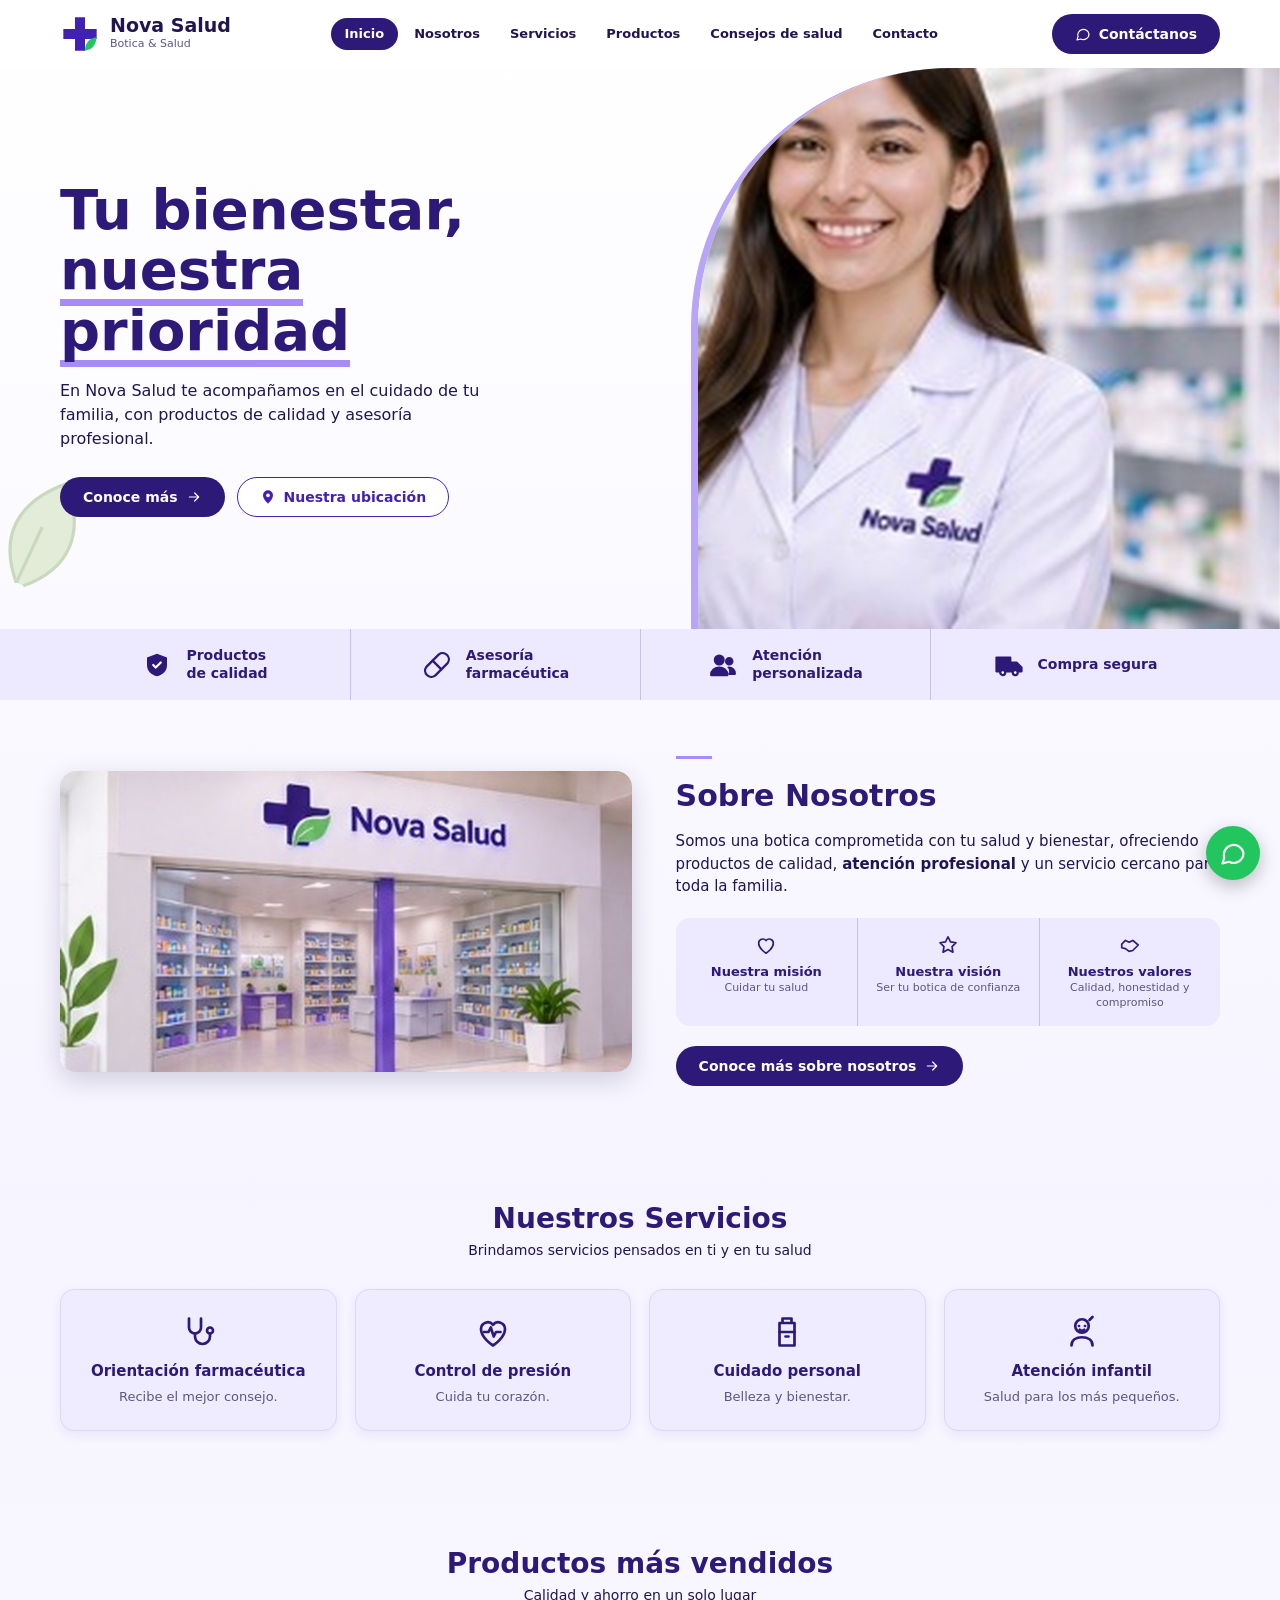
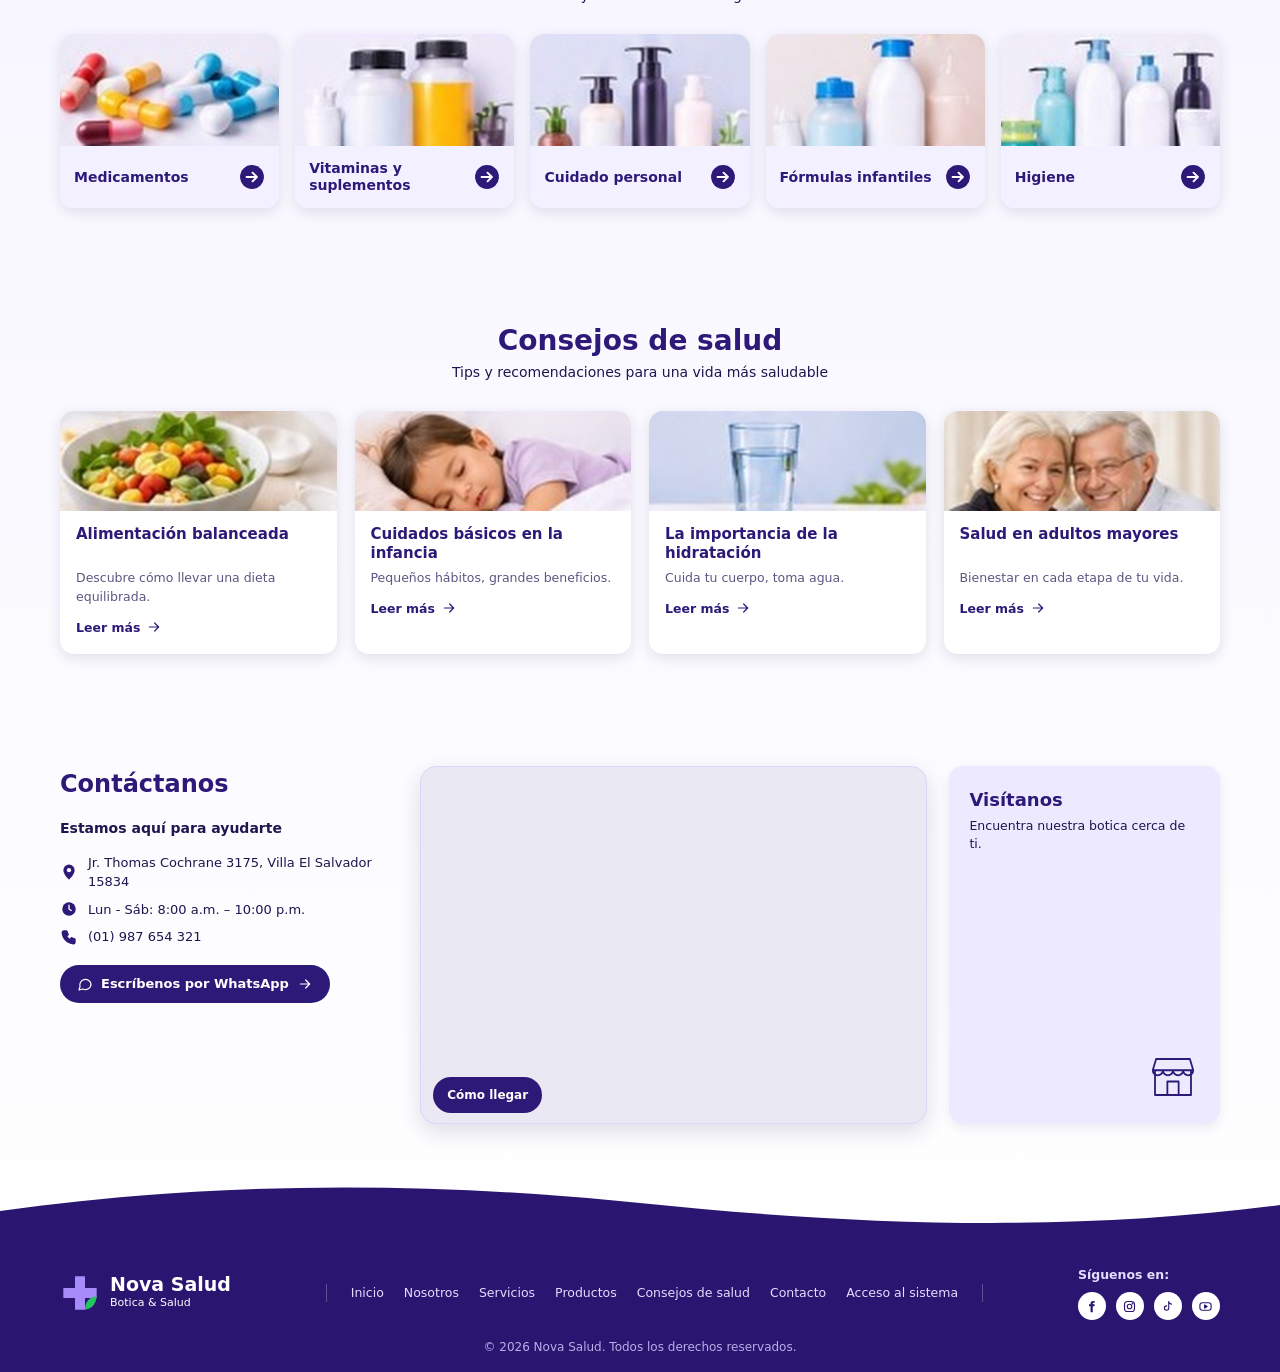
==== commit 89a03f25: "Css mejorado y ventanas emergentes" ====
--- a/frontend/index.html
+++ b/frontend/index.html
@@ -5,7 +5,7 @@
   <meta name="viewport" content="width=device-width, initial-scale=1">
   <title>Nova Salud · Botica y salud</title>
   <meta name="description" content="Nova Salud: botica con productos de calidad y asesoría farmacéutica para toda tu familia.">
-  <link rel="stylesheet" href="css/estilos.css">
+  <link rel="stylesheet" href="css/estilos.css?v=5">
 </head>
 <body class="landing">
   <svg width="0" height="0" style="position:absolute" aria-hidden="true">
@@ -116,11 +116,11 @@
       <div class="contenedor">
         <div class="titulo"><h2>Productos más vendidos</h2><p>Calidad y ahorro en un solo lugar</p></div>
         <div class="grid-5">
-          <a class="prod" href="#contacto"><img src="img/medicamentos.jpg" alt=""><span class="pie-prod"><b>Medicamentos</b><svg class="icono"><use href="#i-flecha-circulo"/></svg></span></a>
-          <a class="prod" href="#contacto"><img src="img/vitaminas.jpg" alt=""><span class="pie-prod"><b>Vitaminas y suplementos</b><svg class="icono"><use href="#i-flecha-circulo"/></svg></span></a>
-          <a class="prod" href="#contacto"><img src="img/cuidado.jpg" alt=""><span class="pie-prod"><b>Cuidado personal</b><svg class="icono"><use href="#i-flecha-circulo"/></svg></span></a>
-          <a class="prod" href="#contacto"><img src="img/formulas.jpg" alt=""><span class="pie-prod"><b>Fórmulas infantiles</b><svg class="icono"><use href="#i-flecha-circulo"/></svg></span></a>
-          <a class="prod" href="#contacto"><img src="img/higiene.jpg" alt=""><span class="pie-prod"><b>Higiene</b><svg class="icono"><use href="#i-flecha-circulo"/></svg></span></a>
+          <button class="prod producto-abrir" type="button" data-producto="medicamentos"><img src="img/medicamentos.jpg" alt=""><span class="pie-prod"><b>Medicamentos</b><svg class="icono"><use href="#i-flecha-circulo"/></svg></span></button>
+          <button class="prod producto-abrir" type="button" data-producto="vitaminas"><img src="img/vitaminas.jpg" alt=""><span class="pie-prod"><b>Vitaminas y suplementos</b><svg class="icono"><use href="#i-flecha-circulo"/></svg></span></button>
+          <button class="prod producto-abrir" type="button" data-producto="cuidado-personal"><img src="img/cuidado.jpg" alt=""><span class="pie-prod"><b>Cuidado personal</b><svg class="icono"><use href="#i-flecha-circulo"/></svg></span></button>
+          <button class="prod producto-abrir" type="button" data-producto="formulas"><img src="img/formulas.jpg" alt=""><span class="pie-prod"><b>Fórmulas infantiles</b><svg class="icono"><use href="#i-flecha-circulo"/></svg></span></button>
+          <button class="prod producto-abrir" type="button" data-producto="higiene"><img src="img/higiene.jpg" alt=""><span class="pie-prod"><b>Higiene</b><svg class="icono"><use href="#i-flecha-circulo"/></svg></span></button>
         </div>
       </div>
     </section>
@@ -129,10 +129,10 @@
       <div class="contenedor">
         <div class="titulo"><h2>Consejos de salud</h2><p>Tips y recomendaciones para una vida más saludable</p></div>
         <div class="grid-4">
-          <article class="consejo"><img src="img/alimentacion.jpg" alt=""><div><h3>Alimentación balanceada</h3><p>Descubre cómo llevar una dieta equilibrada.</p><a href="#contacto">Leer más <svg class="icono chico"><use href="#i-flecha"/></svg></a></div></article>
-          <article class="consejo"><img src="img/infancia.jpg" alt=""><div><h3>Cuidados básicos en la infancia</h3><p>Pequeños hábitos, grandes beneficios.</p><a href="#contacto">Leer más <svg class="icono chico"><use href="#i-flecha"/></svg></a></div></article>
-          <article class="consejo"><img src="img/hidratacion.jpg" alt=""><div><h3>La importancia de la hidratación</h3><p>Cuida tu cuerpo, toma agua.</p><a href="#contacto">Leer más <svg class="icono chico"><use href="#i-flecha"/></svg></a></div></article>
-          <article class="consejo"><img src="img/mayores.jpg" alt=""><div><h3>Salud en adultos mayores</h3><p>Bienestar en cada etapa de tu vida.</p><a href="#contacto">Leer más <svg class="icono chico"><use href="#i-flecha"/></svg></a></div></article>
+          <article class="consejo"><img src="img/alimentacion.jpg" alt=""><div><h3>Alimentación balanceada</h3><p>Descubre cómo llevar una dieta equilibrada.</p><button class="consejo-leer" type="button" data-consejo="alimentacion">Leer más <svg class="icono chico"><use href="#i-flecha"/></svg></button></div></article>
+          <article class="consejo"><img src="img/infancia.jpg" alt=""><div><h3>Cuidados básicos en la infancia</h3><p>Pequeños hábitos, grandes beneficios.</p><button class="consejo-leer" type="button" data-consejo="infancia">Leer más <svg class="icono chico"><use href="#i-flecha"/></svg></button></div></article>
+          <article class="consejo"><img src="img/hidratacion.jpg" alt=""><div><h3>La importancia de la hidratación</h3><p>Cuida tu cuerpo, toma agua.</p><button class="consejo-leer" type="button" data-consejo="hidratacion">Leer más <svg class="icono chico"><use href="#i-flecha"/></svg></button></div></article>
+          <article class="consejo"><img src="img/mayores.jpg" alt=""><div><h3>Salud en adultos mayores</h3><p>Bienestar en cada etapa de tu vida.</p><button class="consejo-leer" type="button" data-consejo="adultos-mayores">Leer más <svg class="icono chico"><use href="#i-flecha"/></svg></button></div></article>
         </div>
       </div>
     </section>
@@ -143,14 +143,21 @@
           <h2>Contáctanos</h2>
           <p class="sub">Estamos aquí para ayudarte</p>
           <ul>
-            <li><svg class="icono"><use href="#i-pin-lleno"/></svg> Jr. Thomas Cochrane 3175</li>
+            <li><svg class="icono"><use href="#i-pin-lleno"/></svg> Jr. Thomas Cochrane 3175, Villa El Salvador 15834</li>
             <li><svg class="icono"><use href="#i-reloj"/></svg> Lun - Sáb: 8:00 a.m. – 10:00 p.m.</li>
             <li><svg class="icono"><use href="#i-telefono"/></svg> (01) 987 654 321</li>
           </ul>
           <a class="btn btn-oscuro" href="https://wa.me/51987654321" target="_blank" rel="noopener"><svg class="icono chico"><use href="#i-chat"/></svg> Escríbenos por WhatsApp <svg class="icono chico"><use href="#i-flecha"/></svg></a>
         </div>
-        <div class="mapa" role="img" aria-label="Mapa de ubicación de Nova Salud">
-          <span class="etiqueta-mapa"><svg class="icono"><use href="#i-pin-lleno"/></svg>Nova Salud</span>
+        <div class="mapa">
+          <iframe
+            src="https://maps.google.com/maps?q=-12.212690%2C-76.936371&amp;z=17&amp;output=embed"
+            title="Mapa de ubicación de Nova Salud"
+            loading="lazy"
+            referrerpolicy="no-referrer-when-downgrade"
+            allowfullscreen>
+          </iframe>
+          <a class="mapa-ruta" href="https://www.google.com/maps/dir/?api=1&amp;destination=-12.212690%2C-76.936371" target="_blank" rel="noopener">Cómo llegar</a>
         </div>
         <div class="visitanos">
           <div><h3>Visítanos</h3><p>Encuentra nuestra botica cerca de ti.</p></div>
@@ -183,5 +190,29 @@
   </footer>
 
   <a class="wsp" href="https://wa.me/51987654321" target="_blank" rel="noopener" aria-label="Escríbenos por WhatsApp"><svg class="icono"><use href="#i-chat"/></svg></a>
+  <dialog class="consejo-modal" aria-labelledby="consejo-modal-titulo">
+    <button class="consejo-modal-cerrar" type="button" aria-label="Cerrar ventana">×</button>
+    <img class="consejo-modal-imagen" alt="">
+    <div class="consejo-modal-contenido">
+      <span class="consejo-modal-etiqueta">Consejo de salud</span>
+      <h2 id="consejo-modal-titulo"></h2>
+      <p class="consejo-modal-intro"></p>
+      <ul class="consejo-modal-puntos"></ul>
+      <p class="consejo-modal-nota">Esta información es general y no reemplaza la evaluación de un profesional de salud.</p>
+    </div>
+  </dialog>
+  <dialog class="producto-modal" aria-labelledby="producto-modal-titulo">
+    <button class="producto-modal-cerrar" type="button" aria-label="Cerrar ventana">×</button>
+    <img class="producto-modal-imagen" alt="">
+    <div class="producto-modal-contenido">
+      <span class="producto-modal-etiqueta">Catálogo Nova Salud</span>
+      <h2 id="producto-modal-titulo"></h2>
+      <p class="producto-modal-intro"></p>
+      <ul class="producto-modal-lista"></ul>
+      <p class="producto-modal-nota">El catálogo del sistema contiene datos de ejemplo. Consulta en la botica la existencia y el precio actual de cada producto. Los medicamentos que requieren receta deben adquirirse con la receta correspondiente.</p>
+      <a class="producto-modal-consultar" href="https://wa.me/51987654321" target="_blank" rel="noopener">Consultar por WhatsApp</a>
+    </div>
+  </dialog>
+  <script src="js/landing.js" defer></script>
 </body>
 </html>
--- a/frontend/css/estilos.css
+++ b/frontend/css/estilos.css
@@ -96,7 +96,8 @@
 .serv h3 { font-size: 15px; color: #2d1a78; margin-bottom: 4px; }
 .serv p { color: var(--suave); font-size: 13px; }
 
-.prod { display: block; background: #fff; border-radius: 14px; overflow: hidden; box-shadow: 0 4px 14px rgba(33,21,79,.12); transition: .15s; }
+.prod { display: block; width: 100%; padding: 0; border: 0; text-align: left; font: inherit; background: #fff; border-radius: 14px; overflow: hidden; box-shadow: 0 4px 14px rgba(33,21,79,.12); transition: .15s; cursor: pointer; }
+.producto-abrir:focus-visible { outline: 3px solid var(--lavanda); outline-offset: 3px; }
 .prod:hover, .consejo:hover { transform: translateY(-3px); }
 .prod img { width: 100%; height: 112px; object-fit: cover; display: block; }
 .pie-prod { display: flex; align-items: center; justify-content: space-between; gap: 8px; padding: 12px 14px; background: #f3f0ff; min-height: 62px; }
@@ -108,7 +109,42 @@
 .consejo div { padding: 14px 16px 16px; }
 .consejo h3 { font-size: 15px; color: #2d1a78; line-height: 1.25; margin-bottom: 6px; min-height: 38px; }
 .consejo p { color: var(--suave); font-size: 12.5px; margin-bottom: 10px; }
-.consejo a { display: inline-flex; align-items: center; gap: 6px; color: #2d1a78; font-weight: 700; font-size: 12.5px; }
+.consejo-leer { display: inline-flex; align-items: center; gap: 6px; padding: 0; border: 0; background: none; color: #2d1a78; font-family: inherit; font-size: 12.5px; font-weight: 700; cursor: pointer; }
+.consejo-leer:hover { color: #5b38cb; }
+.consejo-leer:focus-visible, .consejo-modal-cerrar:focus-visible { outline: 3px solid var(--lavanda); outline-offset: 3px; border-radius: 6px; }
+.consejo-modal { position: fixed; inset: 0; width: min(560px, calc(100% - 32px)); max-width: none; max-height: min(90vh, 760px); margin: auto; padding: 0; overflow: auto; border: 1px solid #e3dcfa; border-radius: 22px; background: #fff; color: var(--texto); box-shadow: 0 24px 80px rgba(20,12,56,.35); }
+.consejo-modal[open] { animation: consejo-modal-entrada .24s ease-out both; }
+.consejo-modal::backdrop { background: rgba(25,16,62,.62); backdrop-filter: blur(4px); }
+.consejo-modal-cerrar { position: absolute; top: 12px; right: 12px; z-index: 1; display: grid; width: 38px; height: 38px; place-items: center; border: 1px solid rgba(255,255,255,.75); border-radius: 50%; background: rgba(255,255,255,.94); color: #2d1a78; font-family: inherit; font-size: 28px; line-height: 1; cursor: pointer; box-shadow: 0 2px 10px rgba(20,12,56,.16); }
+.consejo-modal-imagen { display: block; width: 100%; height: 210px; object-fit: cover; }
+.consejo-modal-contenido { padding: 26px 30px 30px; }
+.consejo-modal-etiqueta { display: inline-block; margin-bottom: 8px; color: #5b38cb; font-size: 11px; font-weight: 800; letter-spacing: .08em; text-transform: uppercase; }
+.consejo-modal h2 { margin-bottom: 10px; color: #2d1a78; font-size: 25px; line-height: 1.2; }
+.consejo-modal-intro { margin-bottom: 16px; color: var(--suave); font-size: 14px; }
+.consejo-modal-puntos { display: grid; gap: 10px; padding: 0; list-style: none; }
+.consejo-modal-puntos li { position: relative; padding: 12px 14px 12px 38px; border-radius: 12px; background: #f5f2ff; color: var(--oscuro); font-size: 13px; }
+.consejo-modal-puntos li::before { position: absolute; left: 14px; color: #22a653; content: "✓"; font-weight: 800; }
+.consejo-modal-nota { margin-top: 18px; padding-top: 14px; border-top: 1px solid var(--borde); color: var(--suave); font-size: 11px; }
+.producto-modal { position: fixed; inset: 0; width: min(600px, calc(100% - 32px)); max-width: none; max-height: min(90vh, 780px); margin: auto; padding: 0; overflow: auto; border: 1px solid #e3dcfa; border-radius: 22px; background: #fff; color: var(--texto); box-shadow: 0 24px 80px rgba(20,12,56,.35); }
+.producto-modal[open] { animation: consejo-modal-entrada .24s ease-out both; }
+.producto-modal::backdrop { background: rgba(25,16,62,.62); backdrop-filter: blur(4px); }
+.producto-modal-cerrar { position: absolute; top: 12px; right: 12px; z-index: 1; display: grid; width: 38px; height: 38px; place-items: center; border: 1px solid rgba(255,255,255,.75); border-radius: 50%; background: rgba(255,255,255,.94); color: #2d1a78; font-family: inherit; font-size: 28px; line-height: 1; cursor: pointer; box-shadow: 0 2px 10px rgba(20,12,56,.16); }
+.producto-modal-imagen { display: block; width: 100%; height: 190px; object-fit: cover; }
+.producto-modal-contenido { padding: 24px 28px 28px; }
+.producto-modal-etiqueta { display: inline-block; margin-bottom: 8px; color: #5b38cb; font-size: 11px; font-weight: 800; letter-spacing: .08em; text-transform: uppercase; }
+.producto-modal h2 { margin-bottom: 8px; color: #2d1a78; font-size: 25px; line-height: 1.2; }
+.producto-modal-intro { margin-bottom: 14px; color: var(--suave); font-size: 13px; }
+.producto-modal-lista { display: grid; max-height: 240px; gap: 8px; overflow-y: auto; padding: 0 4px 0 0; list-style: none; }
+.producto-modal-lista li { display: flex; justify-content: space-between; align-items: flex-start; gap: 12px; padding: 10px 12px; border-radius: 10px; background: #f5f2ff; color: var(--oscuro); font-size: 13px; }
+.producto-modal-lista li small { flex: none; color: #6b5b9e; font-size: 10px; font-weight: 700; text-align: right; }
+.producto-modal-vacio { padding: 14px; border: 1px dashed #c9bdf3; border-radius: 12px; background: #faf9ff; color: var(--suave); font-size: 13px; }
+.producto-modal-nota { margin-top: 16px; padding-top: 12px; border-top: 1px solid var(--borde); color: var(--suave); font-size: 11px; }
+.producto-modal-consultar { display: inline-flex; margin-top: 14px; padding: 10px 16px; border-radius: 999px; background: #2d1a78; color: #fff; font-size: 12px; font-weight: 700; }
+.producto-modal-consultar:hover { background: #21154f; }
+@keyframes consejo-modal-entrada {
+  from { opacity: 0; transform: translateY(12px) scale(.98); }
+  to { opacity: 1; transform: translateY(0) scale(1); }
+}
 
 .contacto .contenedor { display: grid; grid-template-columns: 1fr 1.5fr .8fr; gap: 22px; align-items: stretch; }
 .contacto h2 { color: #2d1a78; font-size: 24px; }
@@ -116,15 +152,10 @@
 .contacto li { list-style: none; display: flex; gap: 10px; align-items: center; margin-bottom: 8px; color: var(--oscuro); font-size: 13px; }
 .contacto li .icono { color: #2d1a78; width: 18px; height: 18px; }
 .contacto .btn { margin-top: 10px; padding: 10px 16px; font-size: 13px; }
-.mapa { position: relative; min-height: 190px; border-radius: 14px; border: 1px solid #ddd5fa; box-shadow: 0 4px 12px rgba(33,21,79,.08);
-  background:
-    linear-gradient(115deg, transparent 46%, #fff 46%, #fff 48%, transparent 48%),
-    linear-gradient(20deg, transparent 58%, #fff 58%, #fff 60%, transparent 60%),
-    linear-gradient(90deg, rgba(255,255,255,.9) 1px, transparent 1px) 0 0 / 46px 46px,
-    linear-gradient(rgba(255,255,255,.9) 1px, transparent 1px) 0 0 / 46px 46px,
-    #e9e8f3; }
-.etiqueta-mapa { position: absolute; top: 50%; left: 50%; transform: translate(-50%, -50%); display: flex; align-items: center; gap: 6px; background: #fff; color: #2d1a78; font-weight: 700; font-size: 12px; padding: 6px 12px 6px 8px; border-radius: 999px; box-shadow: 0 3px 10px rgba(33,21,79,.2); }
-.etiqueta-mapa .icono { width: 22px; height: 22px; color: #2d1a78; }
+.mapa { overflow: hidden; border-radius: 16px; border: 1px solid #ddd5fa; box-shadow: 0 8px 22px rgba(33,21,79,.14); background: #e9e8f3; }
+.mapa iframe { display: block; width: 100%; height: 300px; border: 0; }
+.mapa-ruta { display: inline-flex; align-items: center; justify-content: center; margin: 10px 12px; padding: 9px 14px; border-radius: 999px; background: #2d1a78; color: #fff; font-size: 12px; font-weight: 700; }
+.mapa-ruta:hover { background: #f3f0ff; color: #2d1a78; }
 .visitanos { background: #ede9fe; border-radius: 14px; padding: 20px; display: flex; flex-direction: column; justify-content: space-between; gap: 12px; box-shadow: 0 4px 12px rgba(33,21,79,.08); }
 .visitanos h3 { color: #2d1a78; font-size: 18px; margin-bottom: 4px; }
 .visitanos p { color: var(--oscuro); font-size: 12.5px; }
@@ -511,6 +542,28 @@
 .cfg-correo { margin: 0; color: #4a3f8f; font-weight: 600; }
 .cfg-clave { max-width: 420px; display: grid; gap: 12px; }
 #p-perfil .m-botones.uno, #p-clave .m-botones.uno { max-width: 240px; margin-left: auto; }
+.landing .hero-texto { animation: landing-entrada .75s ease-out both; }
+.landing .hero-foto img { animation: landing-foto .9s ease-out both; }
+.landing .btn, .landing .serv, .landing .mapa-ruta, .landing .visitanos, .landing .wsp { transition: transform .22s ease, box-shadow .22s ease, background-color .22s ease, color .22s ease; }
+.landing .btn:hover, .landing .serv:hover, .landing .visitanos:hover { transform: translateY(-3px); box-shadow: 0 10px 24px rgba(33,21,79,.16); }
+.landing .wsp:hover { transform: translateY(-3px) scale(1.05); }
+.landing .prod img, .landing .consejo img { transition: transform .4s ease; }
+.landing .prod:hover img, .landing .consejo:hover img { transform: scale(1.05); }
+.landing .reveal-item { opacity: 0; transform: translateY(22px); transition: opacity .55s ease, transform .55s ease; }
+.landing .reveal-item.is-visible { opacity: 1; transform: translateY(0); }
+.landing .ventajas li:nth-child(2), .landing .grid-4 > :nth-child(2), .landing .grid-5 > :nth-child(2) { transition-delay: 70ms; }
+.landing .ventajas li:nth-child(3), .landing .grid-4 > :nth-child(3), .landing .grid-5 > :nth-child(3) { transition-delay: 140ms; }
+.landing .ventajas li:nth-child(4), .landing .grid-4 > :nth-child(4), .landing .grid-5 > :nth-child(4) { transition-delay: 210ms; }
+.landing .grid-5 > :nth-child(5) { transition-delay: 280ms; }
+@keyframes landing-entrada {
+  from { opacity: 0; transform: translateY(18px); }
+  to { opacity: 1; transform: translateY(0); }
+}
+@keyframes landing-foto {
+  from { opacity: .7; transform: scale(1.04); }
+  to { opacity: 1; transform: scale(1); }
+}
+
 @media (max-width: 700px) {
   .rep-layout { grid-template-columns: 1fr; }
   .rep-menu { flex-direction: row; overflow-x: auto; }
@@ -564,5 +617,16 @@
   .ventajas li { justify-content: flex-start; padding-left: 24px; }
   .ventajas li + li { border-left: 0; border-top: 1px solid #c9bdf3; }
   .encabezado .btn span { display: none; }
-}
-@media (prefers-reduced-motion: reduce) { * { transition: none !important; scroll-behavior: auto !important; } }
+  .consejo-modal-imagen { height: 160px; }
+  .consejo-modal-contenido { padding: 22px 20px 24px; }
+  .consejo-modal h2 { font-size: 22px; }
+  .producto-modal-imagen { height: 150px; }
+  .producto-modal-contenido { padding: 20px; }
+  .producto-modal h2 { font-size: 22px; }
+}
+@media (prefers-reduced-motion: reduce) {
+  * { animation-duration: .01ms !important; animation-iteration-count: 1 !important; transition: none !important; scroll-behavior: auto !important; }
+  .landing .reveal-item { opacity: 1; transform: none; }
+  .consejo-modal[open] { animation: none; }
+  .producto-modal[open] { animation: none; }
+}
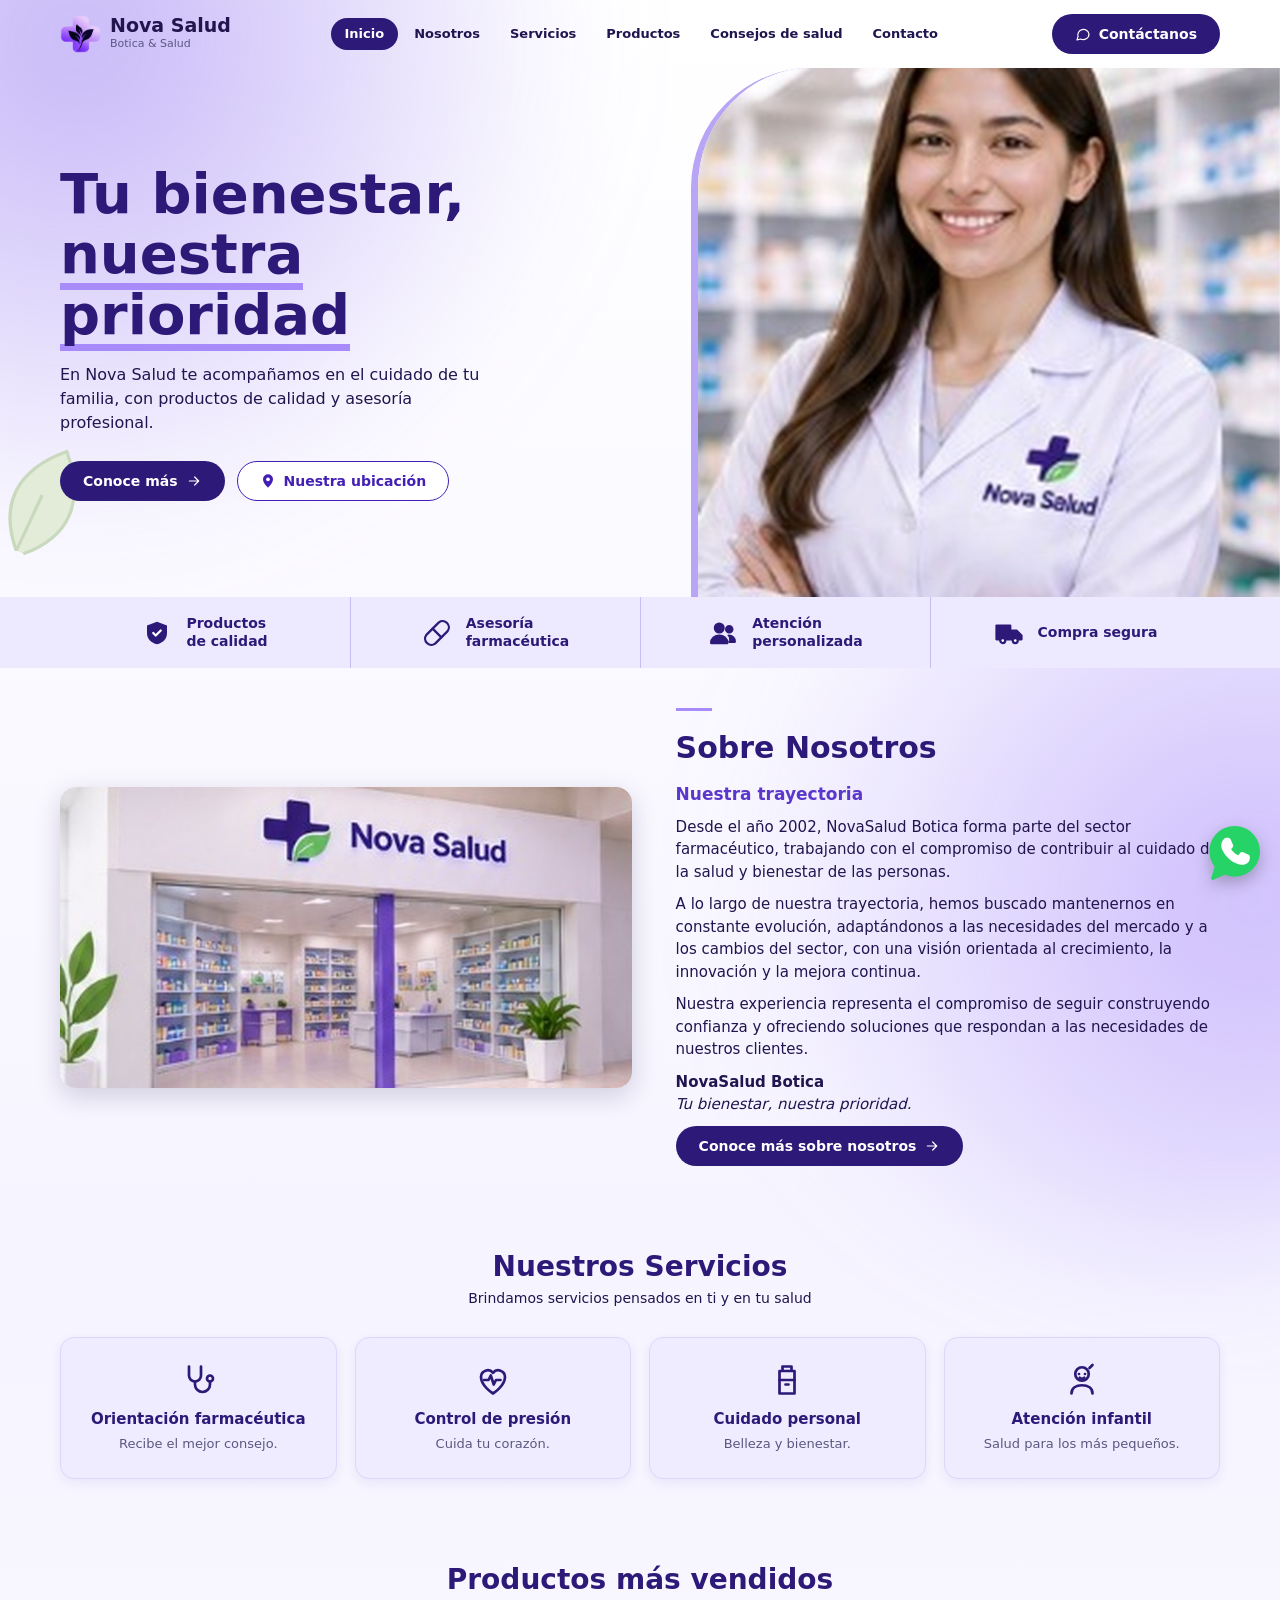
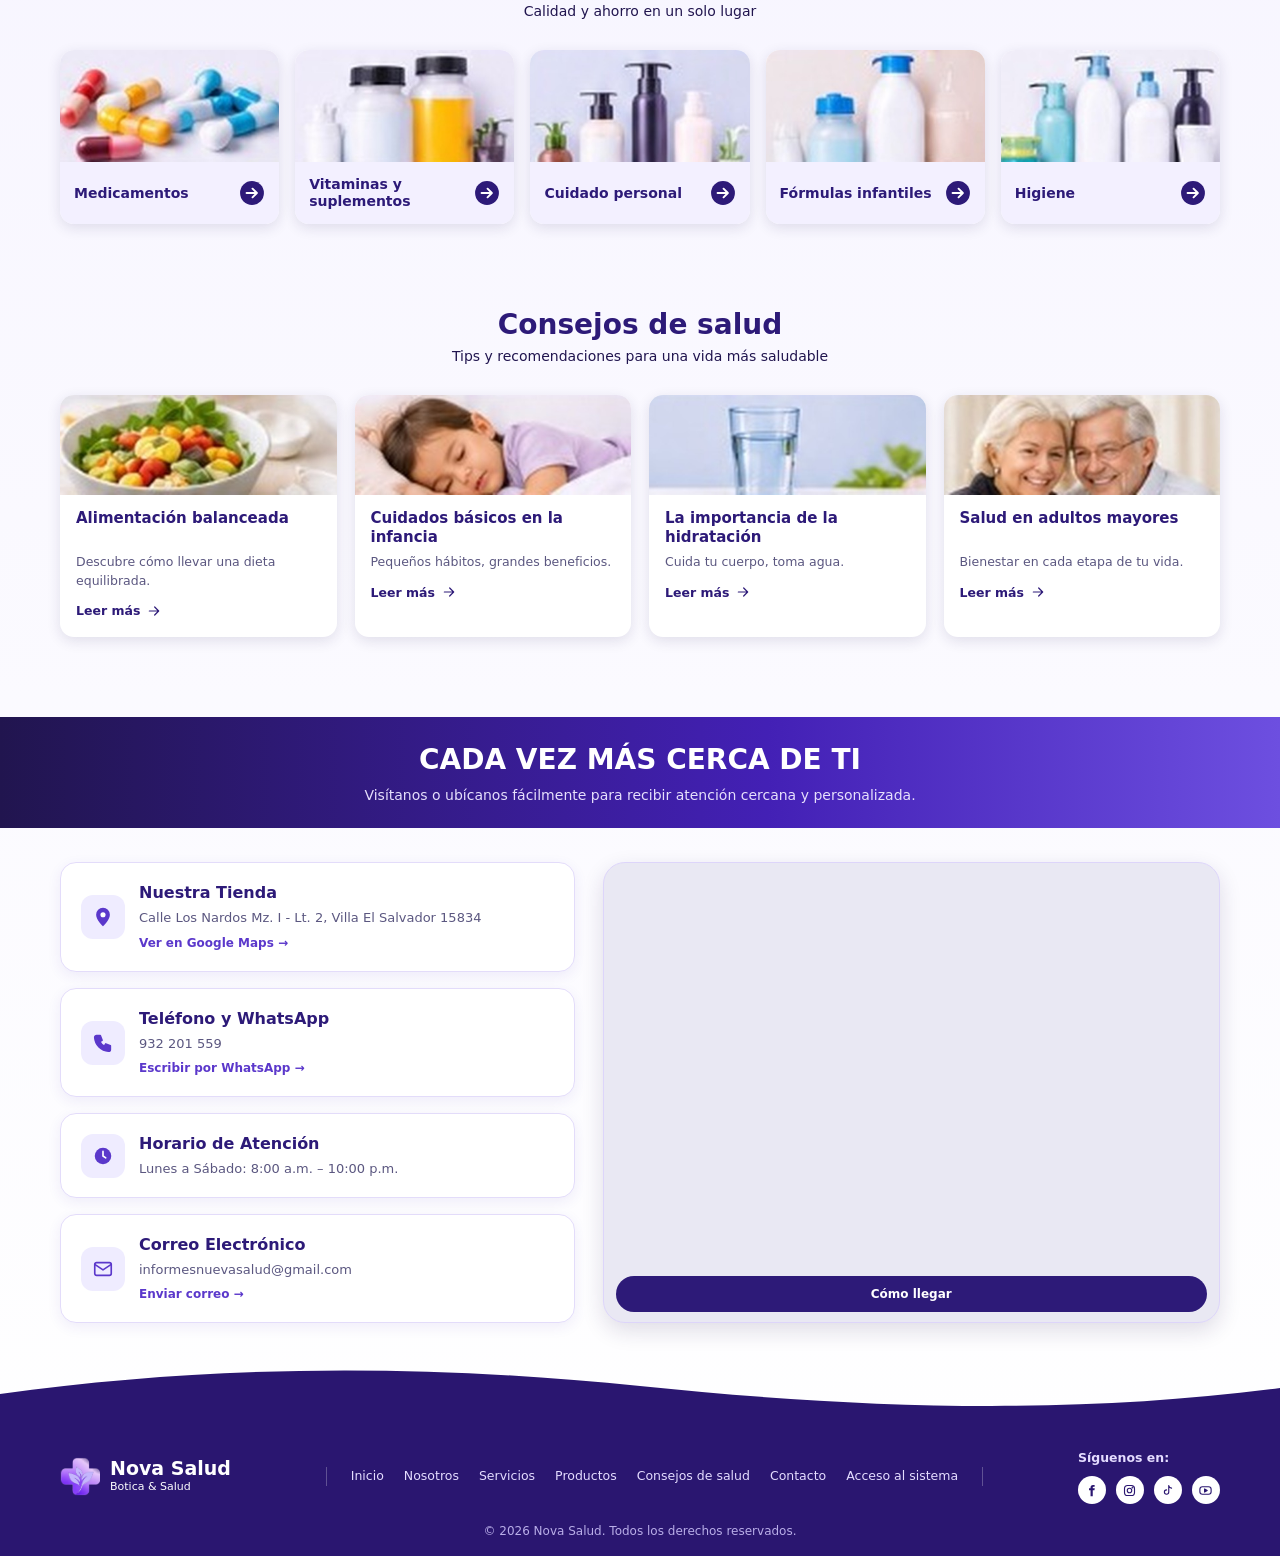
==== commit 63b0c37f: "Trabajo casi completo" ====
--- a/frontend/index.html
+++ b/frontend/index.html
@@ -1,19 +1,23 @@
-<!DOCTYPE html>
+﻿<!DOCTYPE html>
 <html lang="es-PE">
 <head>
   <meta charset="utf-8">
   <meta name="viewport" content="width=device-width, initial-scale=1">
   <title>Nova Salud · Botica y salud</title>
   <meta name="description" content="Nova Salud: botica con productos de calidad y asesoría farmacéutica para toda tu familia.">
-  <link rel="stylesheet" href="css/estilos.css?v=5">
+  <link rel="stylesheet" href="css/estilos.css?v=29">
 </head>
-<body class="landing">
+<body class="landing cargando" aria-busy="true">
+  <div class="pantalla-carga" id="pantalla-carga" role="status" aria-live="polite">
+    <div class="pantalla-carga-contenido">
+      <img src="img/logo-icon.png" alt="">
+      <strong>Nova Salud</strong>
+      <span>Preparando tu experiencia</span>
+      <div class="pantalla-carga-indicador" aria-hidden="true"><span></span></div>
+    </div>
+  </div>
   <svg width="0" height="0" style="position:absolute" aria-hidden="true">
     <defs>
-      <symbol id="logo" viewBox="0 0 48 48">
-        <path d="M18 4h12v14h14v12H30v14H18V30H4V18h14z" fill="currentColor"/>
-        <path d="M30 44c0-9 5-15 14-16-1 9-5 15-14 16z" fill="#22c55e"/>
-      </symbol>
       <symbol id="i-escudo" viewBox="0 0 24 24"><path d="M12 3l8 3v6c0 5-3.5 8-8 9-4.5-1-8-4-8-9V6z" fill="currentColor" stroke="none"/><path d="M9 12l2 2 4-4" stroke="#fff"/></symbol>
       <symbol id="i-pastilla" viewBox="0 0 24 24"><path d="M10.5 20.5a5 5 0 0 1-7-7l10-10a5 5 0 0 1 7 7z"/><path d="M8.5 8.5l7 7"/></symbol>
       <symbol id="i-usuarios" viewBox="0 0 24 24"><circle cx="9" cy="8" r="3.5" fill="currentColor"/><path d="M2.5 20c0-3.5 3-6 6.5-6s6.5 2.5 6.5 6z" fill="currentColor"/><circle cx="17" cy="9" r="2.5" fill="currentColor"/><path d="M16.5 14c3 0 5 2 5 5h-4.5" fill="currentColor"/></symbol>
@@ -26,7 +30,9 @@
       <symbol id="i-pin-lleno" viewBox="0 0 24 24"><path d="M12 22s7.5-6.5 7.5-12.5a7.5 7.5 0 0 0-15 0C4.5 15.5 12 22 12 22z" fill="currentColor" stroke="none"/><circle cx="12" cy="9.5" r="2.8" fill="#fff" stroke="none"/></symbol>
       <symbol id="i-reloj" viewBox="0 0 24 24"><circle cx="12" cy="12" r="9" fill="currentColor" stroke="none"/><path d="M12 7v5l3 2" stroke="#fff"/></symbol>
       <symbol id="i-telefono" viewBox="0 0 24 24"><path d="M5 4h4l2 5-2.5 1.5a11 11 0 0 0 5 5L15 13l5 2v4a2 2 0 0 1-2 2A16 16 0 0 1 3 6a2 2 0 0 1 2-2z" fill="currentColor"/></symbol>
+      <symbol id="i-correo" viewBox="0 0 24 24"><rect x="3" y="5" width="18" height="14" rx="2"/><path d="M3 7l9 6 9-6"/></symbol>
       <symbol id="i-chat" viewBox="0 0 24 24"><path d="M21 12a8.5 8.5 0 0 1-12.5 7.5L3 21l1.5-5A8.5 8.5 0 1 1 21 12z"/></symbol>
+      <symbol id="i-whatsapp" viewBox="0 0 32 32"><path fill="#25D366" stroke="none" d="M17,0C8.7,0,2,6.7,2,15c0,3.4,1.1,6.6,3.2,9.2l-2.1,6.4c-0.1,0.4,0,0.8,0.3,1.1C3.5,31.9,3.8,32,4,32c0.1,0,0.3,0,0.4-0.1l6.9-3.1C13.1,29.6,15,30,17,30c8.3,0,15-6.7,15-15S25.3,0,17,0z"/><path fill="#FFFFFF" stroke="none" d="M25.7,20.5c-0.4,1.2-1.9,2.2-3.2,2.4C22.2,23,21.9,23,21.5,23c-0.8,0-2-0.2-4.1-1.1c-2.4-1-4.8-3.1-6.7-5.8L10.7,16C10.1,15.1,9,13.4,9,11.6c0-2.2,1.1-3.3,1.5-3.8c0.5-0.5,1.2-0.8,2-0.8c0.2,0,0.3,0,0.5,0c0.7,0,1.2,0.2,1.7,1.2l0.4,0.8c0.3,0.8,0.7,1.7,0.8,1.8c0.3,0.6,0.3,1.1,0,1.6c-0.1,0.3-0.3,0.5-0.5,0.7c-0.1,0.2-0.2,0.3-0.3,0.3c-0.1,0.1-0.1,0.1-0.2,0.2c0.3,0.5,0.9,1.4,1.7,2.1c1.2,1.1,2.1,1.4,2.6,1.6l0,0c0.2-0.2,0.4-0.6,0.7-0.9l0.1-0.2c0.5-0.7,1.3-0.9,2.1-0.6c0.4,0.2,2.6,1.2,2.6,1.2l0.2,0.1c0.3,0.2,0.7,0.3,0.9,0.7C26.2,18.5,25.9,19.8,25.7,20.5z"/></symbol>
       <symbol id="i-estetoscopio" viewBox="0 0 24 24"><path d="M6 3v6a4 4 0 0 0 8 0V3"/><path d="M10 13v2a5 5 0 0 0 10 0v-2"/><circle cx="20" cy="11" r="2"/></symbol>
       <symbol id="i-pulso" viewBox="0 0 24 24"><path d="M12 21s-8-5-8-11a4.5 4.5 0 0 1 8-2.8A4.5 4.5 0 0 1 20 10c0 6-8 11-8 11z"/><path d="M6 12h3l1.5-3 2 6 1.5-3h3"/></symbol>
       <symbol id="i-frasco" viewBox="0 0 24 24"><path d="M9 3h6v3H9zM7 6h10v15H7z"/><path d="M7 12h10M11 15h2"/></symbol>
@@ -44,7 +50,7 @@
   <header class="encabezado">
     <div class="contenedor">
       <a class="marca" href="#inicio" aria-label="Nova Salud, inicio">
-        <svg><use href="#logo"/></svg>
+        <img src="img/logo-icon.png" alt="">
         <span><b>Nova Salud</b><small>Botica &amp; Salud</small></span>
       </a>
       <nav class="menu" aria-label="Principal">
@@ -55,7 +61,7 @@
         <a href="#consejos">Consejos de salud</a>
         <a href="#contacto">Contacto</a>
       </nav>
-      <a class="btn btn-oscuro" href="https://wa.me/51987654321" target="_blank" rel="noopener"><svg class="icono chico"><use href="#i-chat"/></svg><span>Contáctanos</span></a>
+      <a class="btn btn-oscuro" href="https://wa.me/51932201559" target="_blank" rel="noopener"><svg class="icono chico"><use href="#i-chat"/></svg><span>Contáctanos</span></a>
     </div>
   </header>
 
@@ -89,13 +95,12 @@
         <img class="foto-local" src="img/local.jpg" alt="Fachada de la botica Nova Salud">
         <div>
           <h2>Sobre Nosotros</h2>
-          <p>Somos una botica comprometida con tu salud y bienestar, ofreciendo productos de calidad, <b>atención profesional</b> y un servicio cercano para toda la familia.</p>
-          <div class="tres">
-            <div><svg class="icono"><use href="#i-corazon"/></svg><b>Nuestra misión</b><small>Cuidar tu salud</small></div>
-            <div><svg class="icono"><use href="#i-estrella"/></svg><b>Nuestra visión</b><small>Ser tu botica de confianza</small></div>
-            <div><svg class="icono"><use href="#i-manos"/></svg><b>Nuestros valores</b><small>Calidad, honestidad y compromiso</small></div>
-          </div>
-          <a class="btn btn-oscuro" href="#servicios">Conoce más sobre nosotros <svg class="icono chico"><use href="#i-flecha"/></svg></a>
+          <h3 class="nosotros-trayectoria">Nuestra trayectoria</h3>
+          <p>Desde el año 2002, NovaSalud Botica forma parte del sector farmacéutico, trabajando con el compromiso de contribuir al cuidado de la salud y bienestar de las personas.</p>
+          <p>A lo largo de nuestra trayectoria, hemos buscado mantenernos en constante evolución, adaptándonos a las necesidades del mercado y a los cambios del sector, con una visión orientada al crecimiento, la innovación y la mejora continua.</p>
+          <p>Nuestra experiencia representa el compromiso de seguir construyendo confianza y ofreciendo soluciones que respondan a las necesidades de nuestros clientes.</p>
+          <p class="nosotros-lema"><b>NovaSalud Botica</b><br><em>Tu bienestar, nuestra prioridad.</em></p>
+          <button class="btn btn-oscuro nosotros-abrir" type="button" aria-haspopup="dialog">Conoce más sobre nosotros <svg class="icono chico"><use href="#i-flecha"/></svg></button>
         </div>
       </div>
     </section>
@@ -138,30 +143,38 @@
     </section>
 
     <section class="contacto" id="contacto">
-      <div class="contenedor">
-        <div class="info">
-          <h2>Contáctanos</h2>
-          <p class="sub">Estamos aquí para ayudarte</p>
-          <ul>
-            <li><svg class="icono"><use href="#i-pin-lleno"/></svg> Jr. Thomas Cochrane 3175, Villa El Salvador 15834</li>
-            <li><svg class="icono"><use href="#i-reloj"/></svg> Lun - Sáb: 8:00 a.m. – 10:00 p.m.</li>
-            <li><svg class="icono"><use href="#i-telefono"/></svg> (01) 987 654 321</li>
-          </ul>
-          <a class="btn btn-oscuro" href="https://wa.me/51987654321" target="_blank" rel="noopener"><svg class="icono chico"><use href="#i-chat"/></svg> Escríbenos por WhatsApp <svg class="icono chico"><use href="#i-flecha"/></svg></a>
+      <div class="contacto-banner">
+        <h2>Cada vez más cerca de ti</h2>
+        <p>Visítanos o ubícanos fácilmente para recibir atención cercana y personalizada.</p>
+      </div>
+      <div class="contenedor">
+        <div class="contacto-tarjetas">
+          <article class="info">
+            <span class="contacto-icono"><svg class="icono"><use href="#i-pin-lleno"/></svg></span>
+            <div><h3>Nuestra Tienda</h3><p>Calle Los Nardos Mz. I - Lt. 2, Villa El Salvador 15834</p><a class="contacto-enlace" href="https://www.google.com/maps/dir/?api=1&amp;destination=Calle%20Los%20Nardos%20Mz.%20I%20Lt.%202%2C%20Villa%20El%20Salvador%2015834" target="_blank" rel="noopener">Ver en Google Maps →</a></div>
+          </article>
+          <article class="info">
+            <span class="contacto-icono"><svg class="icono"><use href="#i-telefono"/></svg></span>
+            <div><h3>Teléfono y WhatsApp</h3><p>932 201 559</p><a class="contacto-enlace" href="https://wa.me/51932201559" target="_blank" rel="noopener">Escribir por WhatsApp →</a></div>
+          </article>
+          <article class="info">
+            <span class="contacto-icono"><svg class="icono"><use href="#i-reloj"/></svg></span>
+            <div><h3>Horario de Atención</h3><p>Lunes a Sábado: 8:00 a.m. – 10:00 p.m.</p></div>
+          </article>
+          <article class="info">
+            <span class="contacto-icono"><svg class="icono"><use href="#i-correo"/></svg></span>
+            <div><h3>Correo Electrónico</h3><p>informesnuevasalud@gmail.com</p><a class="contacto-enlace" href="mailto:informesnuevasalud@gmail.com">Enviar correo →</a></div>
+          </article>
         </div>
         <div class="mapa">
           <iframe
-            src="https://maps.google.com/maps?q=-12.212690%2C-76.936371&amp;z=17&amp;output=embed"
+            src="https://maps.google.com/maps?q=Calle%20Los%20Nardos%20Mz.%20I%20Lt.%202%2C%20Villa%20El%20Salvador%2015834&amp;z=17&amp;output=embed"
             title="Mapa de ubicación de Nova Salud"
             loading="lazy"
             referrerpolicy="no-referrer-when-downgrade"
             allowfullscreen>
           </iframe>
-          <a class="mapa-ruta" href="https://www.google.com/maps/dir/?api=1&amp;destination=-12.212690%2C-76.936371" target="_blank" rel="noopener">Cómo llegar</a>
-        </div>
-        <div class="visitanos">
-          <div><h3>Visítanos</h3><p>Encuentra nuestra botica cerca de ti.</p></div>
-          <svg class="icono"><use href="#i-tienda"/></svg>
+          <a class="mapa-ruta" href="https://www.google.com/maps/dir/?api=1&amp;destination=Calle%20Los%20Nardos%20Mz.%20I%20Lt.%202%2C%20Villa%20El%20Salvador%2015834" target="_blank" rel="noopener">Cómo llegar</a>
         </div>
       </div>
     </section>
@@ -170,7 +183,10 @@
   <footer class="pie">
     <svg class="onda" viewBox="0 0 1440 60" preserveAspectRatio="none" aria-hidden="true"><path d="M0 60V30C240 0 480 0 720 22s480 30 720 2v36z"/></svg>
     <div class="contenedor fila">
-      <div class="marca clara"><svg><use href="#logo"/></svg><span><b>Nova Salud</b><small>Botica &amp; Salud</small></span></div>
+      <div class="marca clara">
+        <img src="img/logo-icon-dark.png" alt="">
+        <span><b>Nova Salud</b><small>Botica &amp; Salud</small></span>
+      </div>
       <nav aria-label="Pie de página">
         <a href="#inicio">Inicio</a><a href="#nosotros">Nosotros</a><a href="#servicios">Servicios</a>
         <a href="#productos">Productos</a><a href="#consejos">Consejos de salud</a><a href="#contacto">Contacto</a>
@@ -189,7 +205,7 @@
     <p class="copy">© 2026 Nova Salud. Todos los derechos reservados.</p>
   </footer>
 
-  <a class="wsp" href="https://wa.me/51987654321" target="_blank" rel="noopener" aria-label="Escríbenos por WhatsApp"><svg class="icono"><use href="#i-chat"/></svg></a>
+  <a class="wsp" href="https://wa.me/51932201559" target="_blank" rel="noopener" aria-label="Escríbenos por WhatsApp"><svg class="icono" viewBox="0 0 32 32"><use href="#i-whatsapp"/></svg></a>
   <dialog class="consejo-modal" aria-labelledby="consejo-modal-titulo">
     <button class="consejo-modal-cerrar" type="button" aria-label="Cerrar ventana">×</button>
     <img class="consejo-modal-imagen" alt="">
@@ -199,6 +215,23 @@
       <p class="consejo-modal-intro"></p>
       <ul class="consejo-modal-puntos"></ul>
       <p class="consejo-modal-nota">Esta información es general y no reemplaza la evaluación de un profesional de salud.</p>
+    </div>
+  </dialog>
+  <dialog class="consejo-modal nosotros-modal" aria-labelledby="nosotros-modal-titulo">
+    <button class="consejo-modal-cerrar" type="button" aria-label="Cerrar ventana">×</button>
+    <div class="consejo-modal-contenido">
+      <span class="consejo-modal-etiqueta">Sobre Nova Salud</span>
+      <h2 id="nosotros-modal-titulo">Nuestros propósitos y metas</h2>
+      <div class="nosotros-modal-grid">
+        <section><svg class="icono"><use href="#i-corazon"/></svg><h3>Misión</h3><p>Cuidar tu salud y la de tu familia con productos de calidad, atención profesional y un servicio cercano.</p></section>
+        <section><svg class="icono"><use href="#i-estrella"/></svg><h3>Visión</h3><p>Ser la botica de confianza más valorada por nuestros clientes y por la comunidad.</p></section>
+      </div>
+      <h3 class="nosotros-modal-subtitulo">Valores</h3>
+      <ul class="consejo-modal-puntos">
+        <li>Calidad en cada producto que ofrecemos.</li>
+        <li>Honestidad al orientarte y al informarte.</li>
+        <li>Compromiso con tu bienestar.</li>
+      </ul>
     </div>
   </dialog>
   <dialog class="producto-modal" aria-labelledby="producto-modal-titulo">
@@ -210,9 +243,9 @@
       <p class="producto-modal-intro"></p>
       <ul class="producto-modal-lista"></ul>
       <p class="producto-modal-nota">El catálogo del sistema contiene datos de ejemplo. Consulta en la botica la existencia y el precio actual de cada producto. Los medicamentos que requieren receta deben adquirirse con la receta correspondiente.</p>
-      <a class="producto-modal-consultar" href="https://wa.me/51987654321" target="_blank" rel="noopener">Consultar por WhatsApp</a>
+      <a class="producto-modal-consultar" href="https://wa.me/51932201559" target="_blank" rel="noopener">Consultar por WhatsApp</a>
     </div>
   </dialog>
-  <script src="js/landing.js" defer></script>
+  <script src="js/landing.js?v=6" defer></script>
 </body>
 </html>
--- a/frontend/css/estilos.css
+++ b/frontend/css/estilos.css
@@ -1,4 +1,4 @@
-:root {
+﻿:root {
   --morado: #4320b5;
   --oscuro: #21154f;
   --lavanda: #a78bfa;
@@ -39,17 +39,36 @@
 
 /* Marca */
 .marca { display: flex; align-items: center; gap: 10px; }
-.marca svg, .nosotros .arte svg { width: 40px; height: 40px; color: var(--morado); }
-.marca.clara svg, .hero-arte svg { color: var(--lavanda); }
+.marca img { width: 40px; height: 40px; object-fit: contain; }
+.nosotros .arte svg { width: 40px; height: 40px; color: var(--morado); }
+.hero-arte svg { color: var(--lavanda); }
 .marca b { display: block; font-size: 19px; line-height: 1.1; color: var(--oscuro); }
 .marca small { display: block; font-size: 11px; color: var(--suave); }
 .marca.clara b, .marca.clara small { color: #fff; }
 
 /* Portada */
 body.landing { background: linear-gradient(180deg, #fff 0, #f6f4ff 40%, #fff 100%); }
+body.landing::before, body.landing::after { position: fixed; z-index: -1; width: 70vmax; height: 70vmax; border-radius: 50%; filter: blur(60px); content: ""; pointer-events: none; }
+body.landing::before { top: -25vmax; left: -22vmax; background: radial-gradient(circle at 40% 40%, rgba(139,108,240,.5), rgba(139,108,240,0) 68%); animation: mancha-a 18s ease-in-out infinite alternate; }
+body.landing::after { right: -26vmax; bottom: -28vmax; background: radial-gradient(circle at 60% 60%, rgba(167,139,250,.55), rgba(167,139,250,0) 68%); animation: mancha-b 22s ease-in-out infinite alternate; }
+@keyframes mancha-a { from { transform: translate(0, 0) scale(1); } to { transform: translate(12vmax, 9vmax) scale(1.15); } }
+@keyframes mancha-b { from { transform: translate(0, 0) scale(1.1); } to { transform: translate(-12vmax, -8vmax) scale(.95); } }
+body.landing.cargando { overflow: hidden; }
+.pantalla-carga { position: fixed; inset: 0; z-index: 1000; display: grid; place-items: center; padding: 24px; background: radial-gradient(ellipse at 50% 42%, #fff 0, #f4f0ff 62%, #e9e1ff 100%); color: #2d1a78; opacity: 1; visibility: visible; transition: opacity .35s ease, visibility .35s ease; }
+.pantalla-carga.oculta { opacity: 0; visibility: hidden; pointer-events: none; }
+.pantalla-carga[hidden] { display: none; }
+.pantalla-carga-contenido { display: flex; flex-direction: column; align-items: center; text-align: center; }
+.pantalla-carga-contenido img { width: 82px; height: 80px; object-fit: contain; margin-bottom: 8px; animation: carga-latido 1.2s ease-in-out infinite; }
+.pantalla-carga-contenido strong { font-size: 25px; line-height: 1.15; font-weight: 800; letter-spacing: -.5px; }
+.pantalla-carga-contenido > span { margin-top: 7px; color: #625987; font-size: 13px; }
+.pantalla-carga-indicador { width: 148px; height: 4px; overflow: hidden; margin-top: 22px; border-radius: 999px; background: #dcd3fa; }
+.pantalla-carga-indicador span { display: block; width: 42%; height: 100%; border-radius: inherit; background: linear-gradient(90deg, #4320b5, #a855f7); animation: carga-progreso 1.1s ease-in-out infinite; }
+@keyframes carga-latido { 50% { transform: translateY(-4px) scale(1.04); } }
+@keyframes carga-progreso { from { transform: translateX(-110%); } to { transform: translateX(250%); } }
 .btn-oscuro { background: #2d1a78; color: #fff; }
 .btn-oscuro:hover { background: var(--oscuro); }
-.encabezado { position: sticky; top: 0; z-index: 20; background: rgba(255,255,255,.9); backdrop-filter: blur(8px); }
+.encabezado { position: sticky; top: 0; z-index: 20; background: transparent; transition: background-color .25s ease, box-shadow .25s ease; }
+.encabezado.con-scroll { background: rgba(255,255,255,.78); backdrop-filter: blur(10px); box-shadow: 0 2px 14px rgba(33,21,79,.08); }
 .encabezado .contenedor { display: flex; align-items: center; justify-content: space-between; gap: 16px; height: 68px; }
 .menu { display: flex; gap: 2px; }
 .menu a { padding: 6px 14px; border-radius: 999px; font-size: 13px; font-weight: 600; color: var(--oscuro); }
@@ -72,7 +91,8 @@
 .ventajas li + li { border-left: 1px solid #c9bdf3; }
 .ventajas .icono { color: #2d1a78; width: 30px; height: 30px; }
 
-section { padding: 56px 0; }
+section { padding: 40px 0; }
+@media (max-width: 900px) { section { padding: 30px 0; } }
 .titulo { text-align: center; margin-bottom: 28px; }
 .titulo h2 { font-size: 28px; color: #2d1a78; }
 .titulo p { color: var(--oscuro); }
@@ -124,6 +144,17 @@
 .consejo-modal-puntos { display: grid; gap: 10px; padding: 0; list-style: none; }
 .consejo-modal-puntos li { position: relative; padding: 12px 14px 12px 38px; border-radius: 12px; background: #f5f2ff; color: var(--oscuro); font-size: 13px; }
 .consejo-modal-puntos li::before { position: absolute; left: 14px; color: #22a653; content: "✓"; font-weight: 800; }
+.nosotros-trayectoria { margin: 4px 0 8px; color: #5b38cb; font-size: 17px; }
+.nosotros .contenedor p { margin-bottom: 10px; }
+.nosotros-lema { margin-bottom: 16px; color: #2d1a78; }
+.nosotros-modal { width: min(620px, calc(100% - 32px)); }
+.nosotros-modal-grid { display: grid; grid-template-columns: 1fr 1fr; gap: 14px; margin: 16px 0 22px; }
+.nosotros-modal-grid section { padding: 20px 16px; border-radius: 16px; background: #f5f2ff; text-align: center; box-shadow: 0 4px 14px rgba(67,32,181,.08); }
+.nosotros-modal-grid .icono { margin: 0 auto 6px; color: #5b38cb; }
+.nosotros-modal-grid h3, .nosotros-modal-subtitulo { color: #2d1a78; font-size: 18px; }
+.nosotros-modal-grid p { margin-top: 6px; color: var(--suave); font-size: 13px; }
+.nosotros-modal-subtitulo { margin-bottom: 10px; }
+@media (max-width: 520px) { .nosotros-modal-grid { grid-template-columns: 1fr; } }
 .consejo-modal-nota { margin-top: 18px; padding-top: 14px; border-top: 1px solid var(--borde); color: var(--suave); font-size: 11px; }
 .producto-modal { position: fixed; inset: 0; width: min(600px, calc(100% - 32px)); max-width: none; max-height: min(90vh, 780px); margin: auto; padding: 0; overflow: auto; border: 1px solid #e3dcfa; border-radius: 22px; background: #fff; color: var(--texto); box-shadow: 0 24px 80px rgba(20,12,56,.35); }
 .producto-modal[open] { animation: consejo-modal-entrada .24s ease-out both; }
@@ -146,7 +177,21 @@
   to { opacity: 1; transform: translateY(0) scale(1); }
 }
 
-.contacto .contenedor { display: grid; grid-template-columns: 1fr 1.5fr .8fr; gap: 22px; align-items: stretch; }
+.contacto-banner { margin-bottom: 34px; padding: 22px 16px; background: linear-gradient(90deg, #21154f, #4320b5 60%, #6d4fe0); color: #fff; text-align: center; }
+.contacto .contacto-banner h2 { margin: 0 0 4px; color: #fff; font-size: 28px; text-transform: uppercase; }
+.contacto-banner p { margin: 0; color: #e6dffc; font-size: 14px; }
+.contacto .contenedor { display: grid; grid-template-columns: 1fr 1.2fr; gap: 28px; align-items: stretch; }
+.contacto-tarjetas { display: grid; gap: 16px; align-content: start; }
+.contacto .info { display: flex; gap: 14px; align-items: center; padding: 18px 20px; border: 1px solid #e3dcfa; border-radius: 16px; background: #fff; box-shadow: 0 4px 14px rgba(67,32,181,.08); }
+.contacto .info h3 { margin: 0 0 3px; color: #2d1a78; font-size: 16px; }
+.contacto .info p { margin: 0; color: var(--suave); font-size: 13px; }
+.contacto-icono { display: grid; flex: none; width: 44px; height: 44px; place-items: center; border-radius: 12px; background: #efecff; color: #5b38cb; }
+.contacto-icono .icono { width: 22px; height: 22px; }
+.contacto-enlace { display: inline-block; margin-top: 6px; color: #5b38cb; font-size: 12px; font-weight: 700; }
+.contacto-enlace:hover { color: #2d1a78; text-decoration: underline; }
+.contacto .mapa iframe { height: 100%; min-height: 340px; }
+.contacto .mapa { display: flex; flex-direction: column; border-radius: 22px; }
+.contacto .mapa iframe { flex: 1; }
 .contacto h2 { color: #2d1a78; font-size: 24px; }
 .contacto .sub { color: var(--oscuro); font-weight: 600; margin-bottom: 14px; }
 .contacto li { list-style: none; display: flex; gap: 10px; align-items: center; margin-bottom: 8px; color: var(--oscuro); font-size: 13px; }
@@ -171,53 +216,57 @@
 .redes a { width: 28px; height: 28px; border-radius: 50%; background: #fff; color: #2a1670; display: grid; place-items: center; }
 .redes .icono { width: 15px; height: 15px; }
 .pie .copy { text-align: center; margin-top: 18px; font-size: 12px; color: #b9aee8; }
-.wsp { position: fixed; right: 20px; bottom: 20px; width: 54px; height: 54px; border-radius: 50%; background: var(--verde); color: #fff; display: grid; place-items: center; box-shadow: 0 6px 18px rgba(0,0,0,.25); z-index: 30; }
-.wsp .icono { width: 28px; height: 28px; }
+.wsp { position: fixed; right: 20px; bottom: 20px; width: 54px; height: 54px; border-radius: 50%; background: transparent; color: #fff; display: grid; place-items: center; z-index: 30; }
+.wsp .icono { width: 54px; height: 54px; stroke: none; filter: drop-shadow(0 6px 8px rgba(0,0,0,.25)); }
 /* Login */
-/* Fondo: frontend/img/botica.jpg (si no existe, se ve el degradado) */
 .login {
-  min-height: 100vh; display: grid; place-items: center; padding: 24px; position: relative; overflow: hidden;
-  background:
-    url(../img/botica.jpg) center / cover no-repeat,
-    radial-gradient(circle at 85% 30%, rgba(167,139,250,.55), transparent 45%),
-    linear-gradient(135deg, #eceafc, #d9d4f7 55%, #c9c0f3);
-}
-.form-tarjeta { width: min(400px, 100%); background: linear-gradient(180deg, rgba(255,255,255,.97), rgba(243,240,255,.95)); border: 1.5px solid #fff; border-radius: 22px; padding: 30px 32px 24px; box-shadow: 0 20px 55px rgba(59,31,154,.25); text-align: center; position: relative; z-index: 1; }
-.login-logo { display: flex; flex-direction: column; align-items: center; margin-bottom: 18px; }
-.login-logo svg { width: 112px; height: 93px; }
-.login-logo b { font-family: "Segoe UI Black", "Arial Black", "Segoe UI", sans-serif; font-size: 35px; font-weight: 900; color: #2d1a78; line-height: 1.05; margin-top: 4px; letter-spacing: -.8px; }
-.login-logo small { color: #2d1a78; font-size: 16px; font-weight: 800; }
-.form-tarjeta h1 { font-family: "Segoe UI Black", "Arial Black", "Segoe UI", sans-serif; font-size: 28px; font-weight: 900; letter-spacing: -.6px; color: #2d1a78; margin-bottom: 4px; }
-.form-tarjeta > p { color: #4a3f8f; font-size: 15.5px; margin-bottom: 22px; }
+  min-height: 100vh; display: grid; grid-template-columns: minmax(0, 1fr) minmax(350px, 430px);
+  align-items: center; gap: clamp(40px, 8vw, 120px); padding: 56px clamp(32px, 8vw, 128px);
+  position: relative; overflow: hidden; isolation: isolate; color: #fff;
+  background: linear-gradient(90deg, rgba(10,4,43,.5), rgba(11,5,45,.2) 58%, rgba(10,4,43,.42)),
+    url(../img/login-fondo.jpeg) center / cover no-repeat, #12083f;
+}
+.login-marca { max-width: 580px; text-shadow: 0 2px 24px rgba(0,0,0,.2); }
+.login-identidad { display: flex; align-items: center; gap: 20px; }
+.login-identidad img { width: 100px; height: 96px; object-fit: contain; flex: none; filter: drop-shadow(0 8px 18px rgba(0,0,0,.22)); }
+.login-nombre { font-family: "Segoe UI Black", "Arial Black", "Segoe UI", sans-serif; font-size: clamp(40px, 6vw, 70px); line-height: 1; letter-spacing: -2.6px; font-weight: 900; }
+.login-nombre span { color: #a855f7; }
+.login-lema { margin-top: 12px; color: #eee8ff; font-size: clamp(14px, 1.8vw, 20px); letter-spacing: .13em; }
+.login-descripcion { margin: 38px 0 0 120px; color: #f0eaff; font-size: 17px; line-height: 1.65; }
+.form-tarjeta { width: 100%; background: #fff; border: 1px solid rgba(255,255,255,.8); border-radius: 20px; padding: 30px 30px 22px; box-shadow: 0 24px 70px rgba(5,2,30,.38); text-align: left; position: relative; z-index: 1; color: var(--texto); }
+.login-cabecera { margin-bottom: 22px; }
+.form-tarjeta h1 { font-family: "Segoe UI Black", "Arial Black", "Segoe UI", sans-serif; font-size: 25px; font-weight: 900; letter-spacing: -.6px; color: #17133b; margin-bottom: 2px; }
+.form-tarjeta .login-cabecera p { color: #655e81; font-size: 14px; margin: 0; }
 .form-tarjeta .alerta-error { text-align: left; }
-.entrada + .entrada { margin-top: 14px; }
-.entrada { position: relative; }
+.entrada + .entrada { margin-top: 12px; }
+.entrada { position: relative; display: block; }
 .entrada .icono { position: absolute; left: 14px; top: 50%; transform: translateY(-50%); width: 19px; height: 19px; color: #3b1f9a; stroke-width: 2.2; pointer-events: none; }
 .entrada.con-icono input { padding-left: 46px; }
-.entrada input { width: 100%; padding: 14px 14px; border: 1.5px solid #ddd5fa; border-radius: 12px; font: inherit; font-size: 14px; background: #f6f4ff; color: var(--oscuro); box-shadow: 0 2px 6px rgba(59,31,154,.06); }
+.entrada input { width: 100%; padding: 13px 14px; border: 1px solid #e3def3; border-radius: 10px; font: inherit; font-size: 13px; background: #faf9ff; color: var(--oscuro); box-shadow: 0 2px 6px rgba(59,31,154,.05); }
 .entrada input::placeholder { color: #7d6fc4; }
 .ver .icono { position: static; transform: none; color: #3b1f9a; pointer-events: auto; }
-.form-tarjeta .btn { margin-top: 20px; background: #3b1f9a; box-shadow: 0 6px 16px rgba(59,31,154,.35); }
+.form-tarjeta .btn { margin-top: 18px; background: #3b1f9a; box-shadow: 0 6px 16px rgba(59,31,154,.25); }
 .form-tarjeta .btn:hover { background: #2d1a78; }
-.enlace-ayuda { display: block; margin: 18px auto 0; background: none; border: 0; color: #2d1a78; font: inherit; font-size: 12.5px; font-weight: 700; cursor: pointer; }
+.enlace-ayuda { display: block; margin: 14px auto 0; background: none; border: 0; color: #49349a; font: inherit; font-size: 12px; font-weight: 700; cursor: pointer; }
 .enlace-ayuda:hover { text-decoration: underline; }
 .form-tarjeta .ayuda { margin: 14px 0 0; font-size: 13px; color: var(--suave); background: var(--fondo); border-radius: 10px; padding: 10px 12px; text-align: left; }
-.lema { position: absolute; left: 48px; bottom: 36px; color: #3b1f9a; font-size: 26px; line-height: 1.15; font-weight: 800; font-style: italic; letter-spacing: -.3px; }
-.lema svg { display: block; width: 190px; height: 17px; margin-top: 2px; }
+.login-pie { border-top: 1px solid #ece9f4; margin-top: 20px; padding-top: 14px; text-align: center; color: #665f80; font-size: 11px; }
+.login-pie span { padding: 0 4px; color: #9c8bd5; }
 .entrada input:focus { border-color: var(--morado); outline: none; box-shadow: 0 0 0 3px rgba(67,32,181,.15); }
 .entrada.con-boton input { padding-right: 44px; }
 .ver { position: absolute; right: 6px; top: 50%; transform: translateY(-50%); border: 0; background: none; color: var(--suave); cursor: pointer; padding: 6px; border-radius: 8px; }
 .ver:hover { color: var(--morado); }
 .alerta-error { display: none; background: #fdecec; color: #991b1b; border: 1px solid #f5b5b5; border-radius: 10px; padding: 10px 14px; margin-bottom: 16px; font-weight: 500; }
 .alerta-error.visible { display: block; }
-.form-tarjeta .btn { width: 100%; padding: 14px; font-size: 15px; border-radius: 12px; }
-.volver { display: block; text-align: center; margin-top: 18px; color: var(--suave); }
+.form-tarjeta .btn { width: 100%; padding: 13px; font-size: 14px; border-radius: 10px; }
+.volver { display: block; text-align: center; margin-top: 12px; color: #665f80; font-size: 11px; }
 .volver:hover { color: var(--morado); }
 
 /* POS: armazón (menú lateral + barra superior) */
 body.app { display: flex; min-height: 100vh; background: var(--fondo); }
 .lateral { width: 240px; flex-shrink: 0; background: linear-gradient(180deg, #3b1f9a 0%, #2a1673 55%, #21154f 100%); color: #fff; padding: 22px 14px 14px; position: sticky; top: 0; height: 100vh; overflow-y: auto; display: flex; flex-direction: column; }
 .lateral-marca { display: flex; flex-direction: column; align-items: center; gap: 4px; padding: 2px 8px 22px; text-align: center; }
+.lateral-marca img { width: 46px; height: 44px; object-fit: contain; }
 .lateral-marca strong { display: block; font-size: 21px; font-weight: 800; line-height: 1.1; }
 .lateral-marca small { color: #cdbfff; font-size: 10px; letter-spacing: 1.6px; font-weight: 600; }
 .menu-app { display: flex; flex-direction: column; gap: 3px; flex: 1; }
@@ -429,7 +478,97 @@
 .ok-lista { list-style: none; text-align: left; border: 1.5px solid #ebe7fb; border-radius: 12px; background: #fff; max-height: 200px; overflow: auto; }
 .ok-lista li { display: flex; justify-content: space-between; gap: 12px; padding: 9px 14px; border-bottom: 1px solid #f0ecfb; font-size: 14px; }
 .ok-lista li:last-child { border-bottom: 0; }
-@media print { .lateral, .topbar, .principal, .aviso, .m-botones { display: none !important; } body.app { display: block; } #m-ok { box-shadow: none; position: static; } }
+.m-comprobante { display: grid; gap: 6px; margin-bottom: 10px; color: #4a3f8f; font-size: 13px; font-weight: 600; }
+.m-comprobante select { padding: 10px 12px; border: 1.5px solid #ddd5fa; border-radius: 10px; background: #f6f4ff; color: var(--texto); font: inherit; }
+.comprobante-impresion { display: none; }
+.comprobante-cabecera { text-align: center; margin-bottom: 24px; }
+.comprobante-cabecera h1 { margin: 0; color: #2d1a78; font-size: 24px; }
+.comprobante-cabecera p { margin: 3px 0; }
+.comprobante-cabecera h2 { margin: 22px 0 4px; font-size: 18px; }
+.comprobante-datos, .comprobante-totales { margin: 0 0 20px; }
+.comprobante-datos div, .comprobante-totales div { display: flex; justify-content: space-between; gap: 16px; padding: 4px 0; }
+.comprobante-datos dt, .comprobante-totales dt { font-weight: 700; }
+.comprobante-datos dd, .comprobante-totales dd { margin: 0; text-align: right; }
+.comprobante-tabla { width: 100%; border-collapse: collapse; margin-bottom: 16px; }
+.comprobante-tabla th, .comprobante-tabla td { padding: 8px 4px; border-bottom: 1px solid #bbb; text-align: left; vertical-align: top; }
+.comprobante-tabla .numero { text-align: right; white-space: nowrap; }
+.comprobante-tabla small { display: block; color: #444; }
+.comprobante-total { border-top: 1px solid #222; font-size: 15px; font-weight: 800; }
+.comprobante-pago { margin: 18px 0; }
+.comprobante-nota { border-top: 1px solid #999; padding-top: 12px; font-size: 10px; text-align: center; }
+.comprobante-factura { color: #111; font-family: Arial, sans-serif; font-size: 10pt; }
+.comprobante-factura h1, .comprobante-factura h3, .comprobante-factura dt, .comprobante-factura th, .fac-total span { font-family: "Courier New", Consolas, monospace; font-weight: 400; }
+.fac-cabecera { display: flex; align-items: flex-start; justify-content: space-between; margin-bottom: 34px; }
+.fac-franja { width: 235px; height: 14px; background: repeating-linear-gradient(-55deg, #999 0 1.5px, transparent 1.5px 4px); }
+.comprobante-factura h1 { margin: 2px 0 0; color: #111; font-size: 46px; text-align: left; }
+.fac-cabecera img { width: 70px; height: auto; filter: grayscale(1); }
+.fac-fila { display: flex; justify-content: space-between; gap: 24px; margin-bottom: 26px; }
+.comprobante-factura h3 { margin: 0 0 8px; font-size: 15px; letter-spacing: .02em; }
+.fac-bloque p { margin: 0; line-height: 1.6; }
+.fac-meta { margin: 0; min-width: 300px; }
+.fac-meta div { display: grid; grid-template-columns: 1fr 120px; gap: 14px; padding: 2px 0; }
+.fac-meta dt { text-align: right; font-size: 12pt; }
+.fac-meta dd { margin: 0; text-align: right; font-size: 9pt; }
+.fac-cliente { margin-bottom: 26px; }
+.fac-tabla { width: 100%; margin-bottom: 22px; border: 2px solid #111; border-collapse: collapse; }
+.fac-tabla th { padding: 8px 10px; border-bottom: 2px solid #111; font-size: 12pt; text-align: left; vertical-align: top; }
+.fac-tabla td { padding: 8px 10px; border-bottom: 1.5px solid #111; vertical-align: top; }
+.fac-tabla tbody tr:last-child td { border-bottom: 0; }
+.fac-tabla .numero { text-align: right; white-space: nowrap; }
+.fac-tabla td span { display: block; color: #555; font-size: 8.5pt; }
+.fac-subtotales { width: 260px; margin: 0 0 18px auto; }
+.fac-subtotales div { display: flex; justify-content: space-between; padding: 6px 4px; }
+.fac-subtotales dt, .fac-subtotales dd { margin: 0; font-family: Arial, sans-serif; }
+.fac-total { display: flex; align-items: center; justify-content: space-between; margin-bottom: 40px; padding: 8px 12px; border: 3px solid #111; }
+.fac-total span { font-size: 24pt; }
+.fac-total b { font-size: 18pt; }
+.fac-condiciones h3 { margin-bottom: 12px; font-size: 14px; }
+.fac-condiciones p { margin: 0 0 10px; }
+.fac-nota { margin-top: 28px !important; color: #555; font-size: 8pt; }
+.comprobante-boleta { color: #111; font-family: Arial, sans-serif; font-size: 10pt; padding: 14px; border: 1.5px solid #111; }
+.bol-cabecera { display: flex; justify-content: space-between; gap: 18px; margin-bottom: 18px; }
+.bol-empresa { flex: 1; }
+.bol-marca { display: flex; align-items: center; gap: 10px; margin-bottom: 8px; }
+.bol-marca img { width: 54px; height: auto; filter: grayscale(1); }
+.bol-marca b { display: block; font-size: 24pt; line-height: 1; }
+.bol-marca span { font-size: 8.5pt; letter-spacing: .18em; }
+.bol-empresa p { margin: 3px 0; font-size: 8.5pt; }
+.bol-dir { font-size: 9pt !important; }
+.bol-recuadro { width: 250px; }
+.bol-titulo { padding: 9px 8px; background: #111; border-radius: 6px 6px 0 0; color: #fff; font-size: 13pt; font-weight: 800; text-align: center; }
+.bol-numero { padding: 7px 10px; border: 2px solid #111; border-top: 0; border-radius: 0 0 6px 6px; font-size: 14pt; font-weight: 800; }
+.bol-fecha { display: grid; grid-template-columns: repeat(3, 1fr); margin-top: 8px; border: 2px solid #111; border-radius: 6px; overflow: hidden; }
+.bol-fecha div { text-align: center; }
+.bol-fecha div + div { border-left: 2px solid #111; }
+.bol-fecha span { display: block; background: #111; color: #fff; font-size: 8pt; font-weight: 800; padding: 3px 0; }
+.bol-fecha b { display: block; padding: 5px 0; font-size: 11pt; }
+.bol-linea { display: flex; gap: 8px; margin-bottom: 10px; }
+.bol-linea > span, .bol-linea > div > span { white-space: nowrap; }
+.bol-linea b { flex: 1; border-bottom: 1px solid #111; font-weight: 400; padding: 0 4px; }
+.bol-doble { gap: 24px; }
+.bol-doble > div { display: flex; flex: 1; gap: 8px; }
+.bol-tabla { width: 100%; margin: 14px 0 12px; border-collapse: separate; border-spacing: 0; border: 1.5px solid #111; border-radius: 10px; overflow: hidden; }
+.bol-tabla th { padding: 9px 6px; background: #111; color: #fff; font-size: 9.5pt; letter-spacing: .06em; text-align: center; }
+.bol-tabla th:nth-child(2) { text-align: left; padding-left: 12px; }
+.bol-tabla td { height: 22px; padding: 4px 8px; border-bottom: 1px solid #111; border-left: 1px solid #111; }
+.bol-tabla td:first-child { border-left: 0; }
+.bol-tabla tr:last-child td { border-bottom: 0; }
+.bol-tabla .centro { text-align: center; }
+.bol-tabla .numero { text-align: right; white-space: nowrap; }
+.bol-tabla td span { color: #666; font-size: 8pt; }
+.bol-pie { display: flex; align-items: flex-end; justify-content: space-between; gap: 20px; }
+.bol-gracias em { display: block; font: italic 700 15pt Georgia, serif; }
+.bol-gracias small { display: block; margin-top: 6px; font-size: 8.5pt; }
+.bol-total { display: flex; align-items: center; gap: 12px; padding: 8px 14px; border: 2px solid #111; border-radius: 8px; }
+.bol-total span { font-size: 13pt; font-weight: 800; }
+.bol-total b { min-width: 90px; font-size: 16pt; text-align: right; }
+.bol-nota { margin-top: 16px; padding-top: 8px; border-top: 1px solid #999; color: #555; font-size: 8pt; text-align: center; }
+@media print {
+  @page { margin: 12mm; }
+  body.app { display: block; margin: 0; background: #fff; color: #111; }
+  body.app > :not(#comprobante-impresion) { display: none !important; }
+  #comprobante-impresion { display: block !important; width: 100%; max-width: 760px; margin: 0 auto; color: #111; font: 11pt Arial, sans-serif; }
+}
 
 /* POS: listas (productos e inventario) */
 .lista { padding: 22px 24px; margin-top: 14px; }
@@ -551,6 +690,10 @@
 .landing .prod:hover img, .landing .consejo:hover img { transform: scale(1.05); }
 .landing .reveal-item { opacity: 0; transform: translateY(22px); transition: opacity .55s ease, transform .55s ease; }
 .landing .reveal-item.is-visible { opacity: 1; transform: translateY(0); }
+.landing .serv.reveal-item:not(.is-visible) { transform: translateY(22px) scale(.92); }
+.landing .serv.reveal-item.is-visible:hover { transform: translateY(-4px) scale(1.06); box-shadow: 0 12px 26px rgba(33,21,79,.2); transition-delay: 0ms; }
+.landing .serv .icono { transition: transform .3s ease; }
+.landing .serv:hover .icono { transform: scale(1.18); }
 .landing .ventajas li:nth-child(2), .landing .grid-4 > :nth-child(2), .landing .grid-5 > :nth-child(2) { transition-delay: 70ms; }
 .landing .ventajas li:nth-child(3), .landing .grid-4 > :nth-child(3), .landing .grid-5 > :nth-child(3) { transition-delay: 140ms; }
 .landing .ventajas li:nth-child(4), .landing .grid-4 > :nth-child(4), .landing .grid-5 > :nth-child(4) { transition-delay: 210ms; }
@@ -597,7 +740,12 @@
   .fila-grafico { grid-template-columns: 1fr; }
   .pv { grid-template-columns: 1fr; }
   .pv-carrito { position: static; max-height: none; }
-  .encabezado .menu { display: none; }
+  .encabezado .contenedor { height: auto; min-height: 68px; flex-wrap: wrap; row-gap: 4px; padding: 8px 0; }
+  .encabezado .marca { order: 1; }
+  .encabezado .btn { order: 2; margin-left: auto; }
+  .encabezado .menu { display: flex; order: 3; flex: 0 0 100%; gap: 4px; overflow-x: auto; padding: 0 0 3px; scrollbar-width: none; }
+  .encabezado .menu::-webkit-scrollbar { display: none; }
+  .encabezado .menu a { flex: none; padding: 8px 12px; white-space: nowrap; }
   .hero { flex-direction: column; align-items: stretch; }
   .hero-texto { padding: 36px 0 24px; }
   .hero-foto { position: relative; width: 100%; height: 300px; border-radius: 120px 120px 0 0; border-left: 0; border-top: 6px solid #b9a5f5; }
@@ -608,14 +756,64 @@
   .ventajas li:nth-child(3) { border-left: 0; }
   .pie nav { border: 0; padding: 0; }
 }
+@media (min-width: 761px) and (max-width: 900px) {
+  .hero { min-height: 460px; flex-direction: row; align-items: center; }
+  .hero-texto { max-width: 48%; padding: 44px 0; }
+  .hero h1 { font-size: clamp(34px, 4.5vw, 42px); }
+  .hero p { max-width: 340px; font-size: 15px; }
+  .hero .botones { flex-wrap: nowrap; gap: 8px; }
+  .hero .botones .btn { padding: 10px 12px; font-size: 12px; white-space: nowrap; }
+  .hero-foto { position: absolute; top: 0; right: 0; bottom: 0; z-index: 3; width: 47%; height: auto; border-radius: 220px 0 0 0; border-top: 0; border-left: 7px solid #b9a5f5; }
+  .hero-foto img { display: block; object-position: 15% center; }
+}
+@media (min-width: 901px) and (max-width: 1100px) {
+  .hero-foto { border-top-left-radius: 200px; }
+  .hero-foto img { object-position: 0% center; }
+}
+@media (min-width: 1101px) and (max-width: 1300px) {
+  .hero-foto { border-top-left-radius: 120px; }
+  .hero-foto img { object-position: 0% center; }
+}
+@media (max-width: 900px) {
+  .login { grid-template-columns: minmax(0, 1fr); justify-items: center; gap: 30px; padding: 38px 24px; background-position: center; }
+  .login-marca { text-align: center; }
+  .login-identidad { justify-content: center; gap: 12px; }
+  .login-identidad img { width: 72px; height: 68px; }
+  .login-nombre { font-size: clamp(36px, 10vw, 52px); }
+  .login-lema { font-size: 13px; letter-spacing: .08em; }
+  .login-descripcion { margin: 14px 0 0; font-size: 13px; line-height: 1.45; }
+  .form-tarjeta { max-width: 430px; }
+}
 @media (max-width: 520px) {
+  .login { gap: 22px; padding: 28px 18px; }
+  .form-tarjeta { padding: 26px 22px 18px; border-radius: 17px; }
+  section { padding: 24px 0; }
+  .titulo { margin-bottom: 20px; }
+  .titulo h2 { font-size: 24px; line-height: 1.2; }
+  .grid-4, .grid-5 { grid-template-columns: repeat(2, minmax(0, 1fr)); gap: 12px; }
+  .ventajas ul { grid-template-columns: repeat(2, minmax(0, 1fr)); }
+  .ventajas li { justify-content: flex-start; gap: 9px; padding: 14px 8px; font-size: 12px; }
+  .ventajas li + li { border: 0; }
+  .ventajas li:nth-child(even) { border-left: 1px solid #c9bdf3; padding-left: 12px; }
+  .ventajas li:nth-child(n+3) { border-top: 1px solid #c9bdf3; }
+  .ventajas .icono { width: 25px; height: 25px; }
+  .encabezado .contenedor { width: calc(100% - 28px); }
+  .encabezado .menu a { padding: 7px 10px; font-size: 12px; }
+  .panel { padding: 16px 14px; }
+  .panel-cab { flex-wrap: wrap; }
+  .pv-acciones { grid-template-columns: repeat(2, minmax(0, 1fr)); gap: 8px; }
+  .pv-acciones #cobrar { grid-column: 1 / -1; }
+  .pagos { grid-template-columns: repeat(2, minmax(0, 1fr)); }
+  .pres-fila { grid-template-columns: minmax(0, 1fr) minmax(0, 1fr) auto; }
+  .pres-fila:not(:has(.pres-nombre)) select { grid-column: 1 / -1; }
+  .pres-fila:has(.pres-nombre) { grid-template-columns: minmax(0, 1fr) minmax(0, 140px); }
+  .tabla-wrap { -webkit-overflow-scrolling: touch; }
+  .contacto .btn { width: 100%; }
+  .pie .fila { flex-direction: column; align-items: flex-start; }
   .kpis { grid-template-columns: 1fr; }
   .bienvenida { font-size: 24px; }
   .tres { grid-template-columns: 1fr; }
   .tres div + div { border-left: 0; border-top: 1px solid #c9bdf3; }
-  .ventajas ul, .grid-4, .grid-5 { grid-template-columns: 1fr; }
-  .ventajas li { justify-content: flex-start; padding-left: 24px; }
-  .ventajas li + li { border-left: 0; border-top: 1px solid #c9bdf3; }
   .encabezado .btn span { display: none; }
   .consejo-modal-imagen { height: 160px; }
   .consejo-modal-contenido { padding: 22px 20px 24px; }
@@ -624,9 +822,27 @@
   .producto-modal-contenido { padding: 20px; }
   .producto-modal h2 { font-size: 22px; }
 }
+@media (max-width: 900px) and (max-height: 720px) {
+  .login { gap: 16px; padding: 18px 18px; }
+  .login-identidad { gap: 8px; }
+  .login-identidad img { width: 56px; height: 53px; }
+  .login-nombre { font-size: 36px; letter-spacing: -1.5px; }
+  .login-lema { margin-top: 5px; font-size: 11px; }
+  .login-descripcion { margin-top: 8px; font-size: 12px; line-height: 1.35; }
+  .form-tarjeta { padding: 20px 22px 16px; }
+  .login-cabecera { margin-bottom: 14px; }
+  .entrada + .entrada { margin-top: 9px; }
+  .entrada input { padding-top: 11px; padding-bottom: 11px; }
+  .form-tarjeta .btn { margin-top: 13px; padding: 11px; }
+  .enlace-ayuda { margin-top: 10px; }
+  .volver { margin-top: 8px; }
+  .login-pie { margin-top: 14px; padding-top: 10px; }
+}
 @media (prefers-reduced-motion: reduce) {
   * { animation-duration: .01ms !important; animation-iteration-count: 1 !important; transition: none !important; scroll-behavior: auto !important; }
+  .pantalla-carga-contenido img, .pantalla-carga-indicador span { animation: none !important; }
   .landing .reveal-item { opacity: 1; transform: none; }
+  body.landing::before, body.landing::after { animation: none; }
   .consejo-modal[open] { animation: none; }
   .producto-modal[open] { animation: none; }
 }
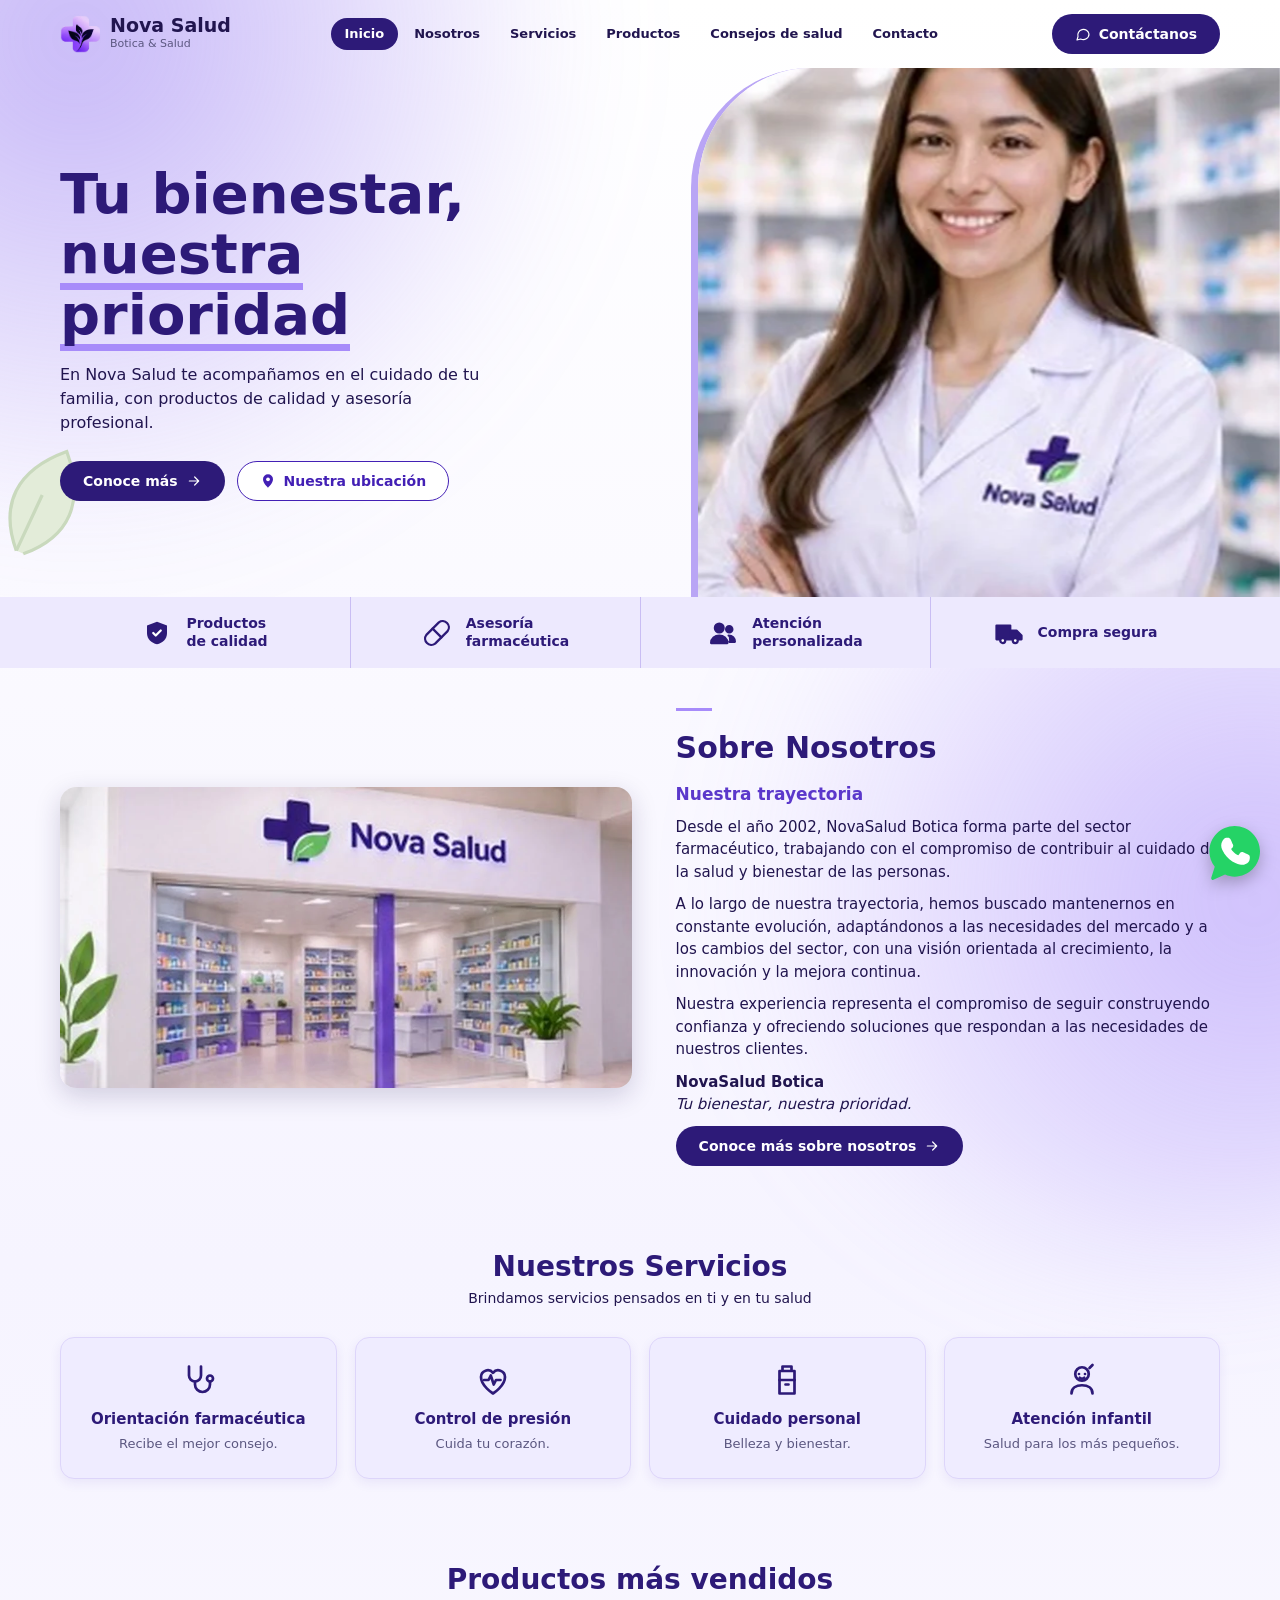
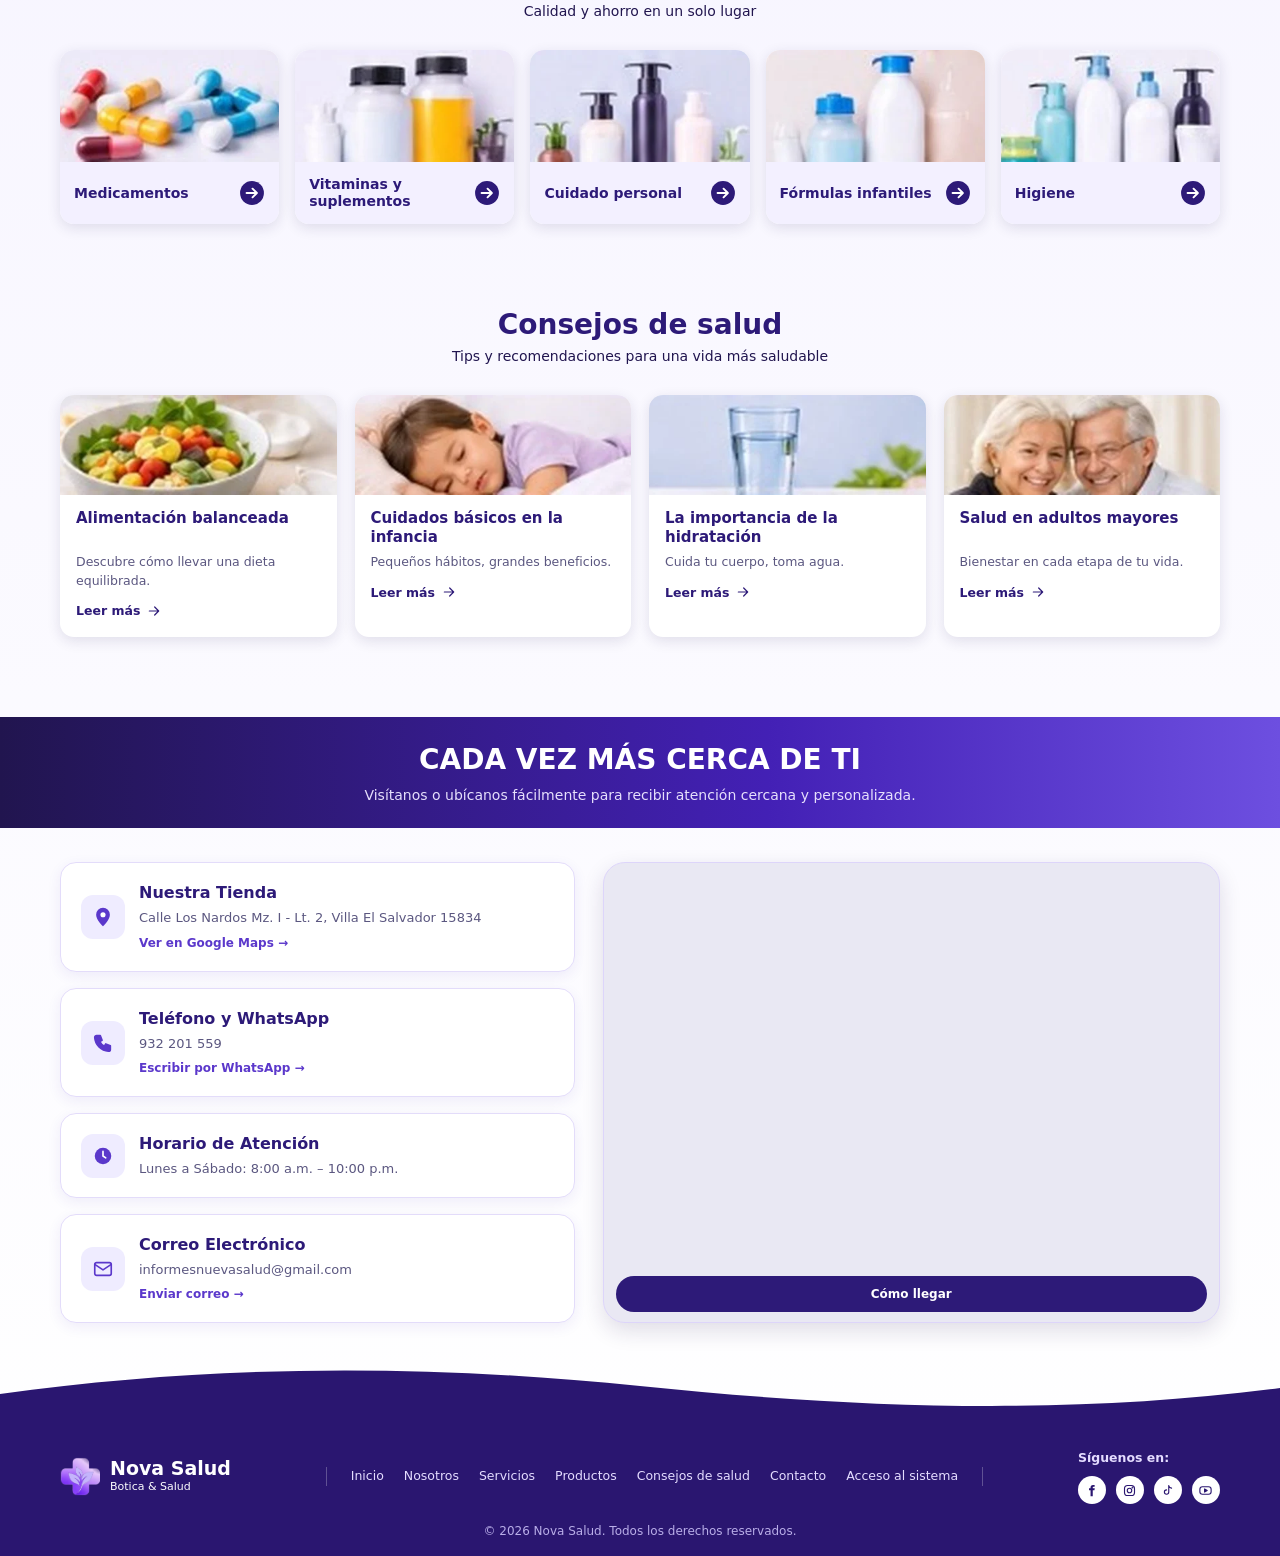
==== commit 15fe647c: "Trabajo completo" ====
--- a/frontend/index.html
+++ b/frontend/index.html
@@ -1,16 +1,16 @@
-﻿<!DOCTYPE html>
+<!DOCTYPE html>
 <html lang="es-PE">
 <head>
   <meta charset="utf-8">
   <meta name="viewport" content="width=device-width, initial-scale=1">
   <title>Nova Salud · Botica y salud</title>
   <meta name="description" content="Nova Salud: botica con productos de calidad y asesoría farmacéutica para toda tu familia.">
-  <link rel="stylesheet" href="css/estilos.css?v=29">
+  <link rel="stylesheet" href="css/estilos.css?v=31">
 </head>
 <body class="landing cargando" aria-busy="true">
   <div class="pantalla-carga" id="pantalla-carga" role="status" aria-live="polite">
     <div class="pantalla-carga-contenido">
-      <img src="img/logo-icon.png" alt="">
+      <img src="img/logo-icon.webp" alt="">
       <strong>Nova Salud</strong>
       <span>Preparando tu experiencia</span>
       <div class="pantalla-carga-indicador" aria-hidden="true"><span></span></div>
@@ -50,7 +50,7 @@
   <header class="encabezado">
     <div class="contenedor">
       <a class="marca" href="#inicio" aria-label="Nova Salud, inicio">
-        <img src="img/logo-icon.png" alt="">
+        <img src="img/logo-icon.webp" alt="">
         <span><b>Nova Salud</b><small>Botica &amp; Salud</small></span>
       </a>
       <nav class="menu" aria-label="Principal">
@@ -61,7 +61,7 @@
         <a href="#consejos">Consejos de salud</a>
         <a href="#contacto">Contacto</a>
       </nav>
-      <a class="btn btn-oscuro" href="https://wa.me/51932201559" target="_blank" rel="noopener"><svg class="icono chico"><use href="#i-chat"/></svg><span>Contáctanos</span></a>
+      <a class="btn btn-oscuro" href="https://wa.me/51932201559?text=Hola%2C%20buen%20d%C3%ADa.%20Me%20comunico%20con%20NovaSalud%20Botica%20para%20solicitar%20informaci%C3%B3n%20sobre%20sus%20productos%20y%20su%20disponibilidad.%20Quedo%20atento%20a%20su%20respuesta.%20Gracias." target="_blank" rel="noopener"><svg class="icono chico"><use href="#i-chat"/></svg><span>Contáctanos</span></a>
     </div>
   </header>
 
@@ -78,7 +78,7 @@
           </div>
         </div>
       </div>
-      <div class="hero-foto"><img src="img/hero.jpg" alt="Farmacéutica de Nova Salud sonriendo en la botica"></div>
+      <div class="hero-foto"><img src="img/hero.webp" alt="Farmacéutica de Nova Salud sonriendo en la botica"></div>
     </section>
 
     <div class="ventajas">
@@ -92,7 +92,7 @@
 
     <section class="nosotros" id="nosotros">
       <div class="contenedor">
-        <img class="foto-local" src="img/local.jpg" alt="Fachada de la botica Nova Salud">
+        <img class="foto-local" src="img/local.webp" alt="Fachada de la botica Nova Salud">
         <div>
           <h2>Sobre Nosotros</h2>
           <h3 class="nosotros-trayectoria">Nuestra trayectoria</h3>
@@ -121,11 +121,11 @@
       <div class="contenedor">
         <div class="titulo"><h2>Productos más vendidos</h2><p>Calidad y ahorro en un solo lugar</p></div>
         <div class="grid-5">
-          <button class="prod producto-abrir" type="button" data-producto="medicamentos"><img src="img/medicamentos.jpg" alt=""><span class="pie-prod"><b>Medicamentos</b><svg class="icono"><use href="#i-flecha-circulo"/></svg></span></button>
-          <button class="prod producto-abrir" type="button" data-producto="vitaminas"><img src="img/vitaminas.jpg" alt=""><span class="pie-prod"><b>Vitaminas y suplementos</b><svg class="icono"><use href="#i-flecha-circulo"/></svg></span></button>
-          <button class="prod producto-abrir" type="button" data-producto="cuidado-personal"><img src="img/cuidado.jpg" alt=""><span class="pie-prod"><b>Cuidado personal</b><svg class="icono"><use href="#i-flecha-circulo"/></svg></span></button>
-          <button class="prod producto-abrir" type="button" data-producto="formulas"><img src="img/formulas.jpg" alt=""><span class="pie-prod"><b>Fórmulas infantiles</b><svg class="icono"><use href="#i-flecha-circulo"/></svg></span></button>
-          <button class="prod producto-abrir" type="button" data-producto="higiene"><img src="img/higiene.jpg" alt=""><span class="pie-prod"><b>Higiene</b><svg class="icono"><use href="#i-flecha-circulo"/></svg></span></button>
+          <button class="prod producto-abrir" type="button" data-producto="medicamentos"><img src="img/medicamentos.webp" alt=""><span class="pie-prod"><b>Medicamentos</b><svg class="icono"><use href="#i-flecha-circulo"/></svg></span></button>
+          <button class="prod producto-abrir" type="button" data-producto="vitaminas"><img src="img/vitaminas.webp" alt=""><span class="pie-prod"><b>Vitaminas y suplementos</b><svg class="icono"><use href="#i-flecha-circulo"/></svg></span></button>
+          <button class="prod producto-abrir" type="button" data-producto="cuidado-personal"><img src="img/cuidado.webp" alt=""><span class="pie-prod"><b>Cuidado personal</b><svg class="icono"><use href="#i-flecha-circulo"/></svg></span></button>
+          <button class="prod producto-abrir" type="button" data-producto="formulas"><img src="img/formulas.webp" alt=""><span class="pie-prod"><b>Fórmulas infantiles</b><svg class="icono"><use href="#i-flecha-circulo"/></svg></span></button>
+          <button class="prod producto-abrir" type="button" data-producto="higiene"><img src="img/higiene.webp" alt=""><span class="pie-prod"><b>Higiene</b><svg class="icono"><use href="#i-flecha-circulo"/></svg></span></button>
         </div>
       </div>
     </section>
@@ -134,10 +134,10 @@
       <div class="contenedor">
         <div class="titulo"><h2>Consejos de salud</h2><p>Tips y recomendaciones para una vida más saludable</p></div>
         <div class="grid-4">
-          <article class="consejo"><img src="img/alimentacion.jpg" alt=""><div><h3>Alimentación balanceada</h3><p>Descubre cómo llevar una dieta equilibrada.</p><button class="consejo-leer" type="button" data-consejo="alimentacion">Leer más <svg class="icono chico"><use href="#i-flecha"/></svg></button></div></article>
-          <article class="consejo"><img src="img/infancia.jpg" alt=""><div><h3>Cuidados básicos en la infancia</h3><p>Pequeños hábitos, grandes beneficios.</p><button class="consejo-leer" type="button" data-consejo="infancia">Leer más <svg class="icono chico"><use href="#i-flecha"/></svg></button></div></article>
-          <article class="consejo"><img src="img/hidratacion.jpg" alt=""><div><h3>La importancia de la hidratación</h3><p>Cuida tu cuerpo, toma agua.</p><button class="consejo-leer" type="button" data-consejo="hidratacion">Leer más <svg class="icono chico"><use href="#i-flecha"/></svg></button></div></article>
-          <article class="consejo"><img src="img/mayores.jpg" alt=""><div><h3>Salud en adultos mayores</h3><p>Bienestar en cada etapa de tu vida.</p><button class="consejo-leer" type="button" data-consejo="adultos-mayores">Leer más <svg class="icono chico"><use href="#i-flecha"/></svg></button></div></article>
+          <article class="consejo"><img src="img/alimentacion.webp" alt=""><div><h3>Alimentación balanceada</h3><p>Descubre cómo llevar una dieta equilibrada.</p><button class="consejo-leer" type="button" data-consejo="alimentacion">Leer más <svg class="icono chico"><use href="#i-flecha"/></svg></button></div></article>
+          <article class="consejo"><img src="img/infancia.webp" alt=""><div><h3>Cuidados básicos en la infancia</h3><p>Pequeños hábitos, grandes beneficios.</p><button class="consejo-leer" type="button" data-consejo="infancia">Leer más <svg class="icono chico"><use href="#i-flecha"/></svg></button></div></article>
+          <article class="consejo"><img src="img/hidratacion.webp" alt=""><div><h3>La importancia de la hidratación</h3><p>Cuida tu cuerpo, toma agua.</p><button class="consejo-leer" type="button" data-consejo="hidratacion">Leer más <svg class="icono chico"><use href="#i-flecha"/></svg></button></div></article>
+          <article class="consejo"><img src="img/mayores.webp" alt=""><div><h3>Salud en adultos mayores</h3><p>Bienestar en cada etapa de tu vida.</p><button class="consejo-leer" type="button" data-consejo="adultos-mayores">Leer más <svg class="icono chico"><use href="#i-flecha"/></svg></button></div></article>
         </div>
       </div>
     </section>
@@ -155,7 +155,7 @@
           </article>
           <article class="info">
             <span class="contacto-icono"><svg class="icono"><use href="#i-telefono"/></svg></span>
-            <div><h3>Teléfono y WhatsApp</h3><p>932 201 559</p><a class="contacto-enlace" href="https://wa.me/51932201559" target="_blank" rel="noopener">Escribir por WhatsApp →</a></div>
+            <div><h3>Teléfono y WhatsApp</h3><p>932 201 559</p><a class="contacto-enlace" href="https://wa.me/51932201559?text=Hola%2C%20buen%20d%C3%ADa.%20Me%20comunico%20con%20NovaSalud%20Botica%20para%20solicitar%20informaci%C3%B3n%20sobre%20sus%20productos%20y%20su%20disponibilidad.%20Quedo%20atento%20a%20su%20respuesta.%20Gracias." target="_blank" rel="noopener">Escribir por WhatsApp →</a></div>
           </article>
           <article class="info">
             <span class="contacto-icono"><svg class="icono"><use href="#i-reloj"/></svg></span>
@@ -184,7 +184,7 @@
     <svg class="onda" viewBox="0 0 1440 60" preserveAspectRatio="none" aria-hidden="true"><path d="M0 60V30C240 0 480 0 720 22s480 30 720 2v36z"/></svg>
     <div class="contenedor fila">
       <div class="marca clara">
-        <img src="img/logo-icon-dark.png" alt="">
+        <img src="img/logo-icon-dark.webp" alt="">
         <span><b>Nova Salud</b><small>Botica &amp; Salud</small></span>
       </div>
       <nav aria-label="Pie de página">
@@ -205,7 +205,7 @@
     <p class="copy">© 2026 Nova Salud. Todos los derechos reservados.</p>
   </footer>
 
-  <a class="wsp" href="https://wa.me/51932201559" target="_blank" rel="noopener" aria-label="Escríbenos por WhatsApp"><svg class="icono" viewBox="0 0 32 32"><use href="#i-whatsapp"/></svg></a>
+  <a class="wsp" href="https://wa.me/51932201559?text=Hola%2C%20buen%20d%C3%ADa.%20Me%20comunico%20con%20NovaSalud%20Botica%20para%20solicitar%20informaci%C3%B3n%20sobre%20sus%20productos%20y%20su%20disponibilidad.%20Quedo%20atento%20a%20su%20respuesta.%20Gracias." target="_blank" rel="noopener" aria-label="Escríbenos por WhatsApp"><svg class="icono" viewBox="0 0 32 32"><use href="#i-whatsapp"/></svg></a>
   <dialog class="consejo-modal" aria-labelledby="consejo-modal-titulo">
     <button class="consejo-modal-cerrar" type="button" aria-label="Cerrar ventana">×</button>
     <img class="consejo-modal-imagen" alt="">
@@ -243,9 +243,9 @@
       <p class="producto-modal-intro"></p>
       <ul class="producto-modal-lista"></ul>
       <p class="producto-modal-nota">El catálogo del sistema contiene datos de ejemplo. Consulta en la botica la existencia y el precio actual de cada producto. Los medicamentos que requieren receta deben adquirirse con la receta correspondiente.</p>
-      <a class="producto-modal-consultar" href="https://wa.me/51932201559" target="_blank" rel="noopener">Consultar por WhatsApp</a>
+      <a class="producto-modal-consultar" href="https://wa.me/51932201559?text=Hola%2C%20buen%20d%C3%ADa.%20Me%20comunico%20con%20NovaSalud%20Botica%20para%20solicitar%20informaci%C3%B3n%20sobre%20sus%20productos%20y%20su%20disponibilidad.%20Quedo%20atento%20a%20su%20respuesta.%20Gracias." target="_blank" rel="noopener">Consultar por WhatsApp</a>
     </div>
   </dialog>
-  <script src="js/landing.js?v=6" defer></script>
+  <script src="js/landing.js?v=8" defer></script>
 </body>
 </html>
--- a/frontend/css/estilos.css
+++ b/frontend/css/estilos.css
@@ -1,4 +1,4 @@
-﻿:root {
+:root {
   --morado: #4320b5;
   --oscuro: #21154f;
   --lavanda: #a78bfa;
@@ -224,7 +224,7 @@
   align-items: center; gap: clamp(40px, 8vw, 120px); padding: 56px clamp(32px, 8vw, 128px);
   position: relative; overflow: hidden; isolation: isolate; color: #fff;
   background: linear-gradient(90deg, rgba(10,4,43,.5), rgba(11,5,45,.2) 58%, rgba(10,4,43,.42)),
-    url(../img/login-fondo.jpeg) center / cover no-repeat, #12083f;
+    url(../img/login-fondo.webp) center / cover no-repeat, #12083f;
 }
 .login-marca { max-width: 580px; text-shadow: 0 2px 24px rgba(0,0,0,.2); }
 .login-identidad { display: flex; align-items: center; gap: 20px; }
@@ -288,7 +288,7 @@
 .avatar { width: 38px; height: 38px; border-radius: 50%; background: linear-gradient(135deg, #8b6cf0, #4320b5); color: #fff; display: inline-grid; place-items: center; font-weight: 700; font-size: 14px; flex: none; border: 2px solid rgba(255,255,255,.7); }
 .velo { display: none; }
 .principal { flex: 1; min-width: 0; display: flex; flex-direction: column; position: relative; isolation: isolate; }
-.principal::before { content: ""; position: absolute; inset: 0 0 auto 0; height: 330px; z-index: -1; background: linear-gradient(180deg, rgba(244,245,255,.55), var(--fondo) 96%), url(../img/botica.jpg) right top / cover no-repeat; opacity: .8; }
+.principal::before { content: ""; position: absolute; inset: 0 0 auto 0; height: 330px; z-index: -1; background: linear-gradient(180deg, rgba(244,245,255,.55), var(--fondo) 96%), url(../img/botica.webp) right top / cover no-repeat; opacity: .8; }
 .topbar { display: flex; align-items: center; gap: 16px; height: 68px; padding: 0 28px; background: transparent; position: sticky; top: 0; z-index: 5; backdrop-filter: blur(6px); }
 .buscador { flex: 1; min-width: 0; max-width: 460px; display: flex; align-items: center; gap: 10px; background: rgba(255,255,255,.85); border: 1px solid #e0dbf7; border-radius: 999px; padding: 0 16px; height: 42px; color: #7d6fc4; box-shadow: 0 2px 8px rgba(59,31,154,.06); }
 .buscador input { border: 0; background: none; outline: none; flex: 1; font: inherit; font-size: 14px; color: var(--oscuro); min-width: 0; }
